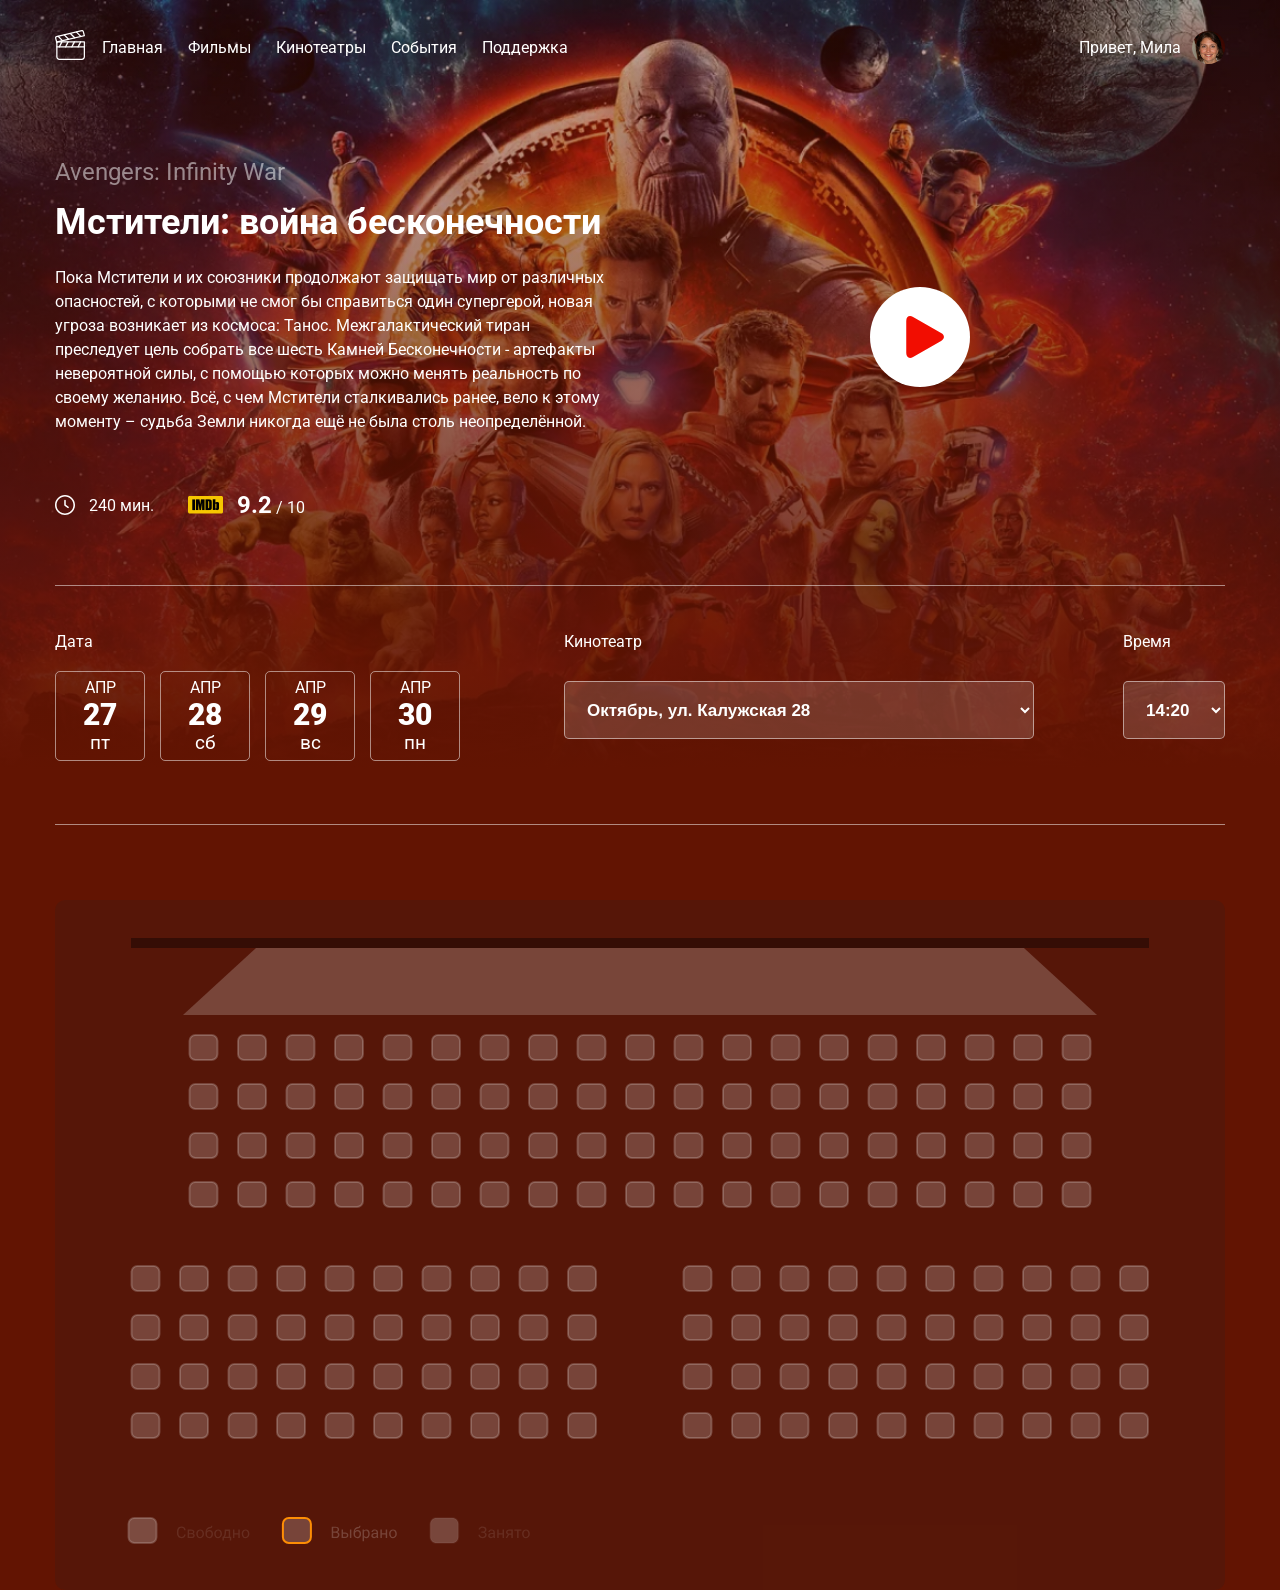
==== Project/index.html @ 8c8cee8f "Шапка сайта + главный экран" ====
<!DOCTYPE html>
<html lang="ru">
    <head>
        <meta charset="UTF-8">
        <meta name="viewport" content="width=device-width, initial-scale=1.0">
        <title>Кинотеатр</title>
        <link rel="preconnect" href="https://fonts.googleapis.com">
        <link rel="preconnect" href="https://fonts.gstatic.com" crossorigin>
        <link href="https://fonts.googleapis.com/css2?family=Roboto:wght@400;700&display=swap" rel="stylesheet">
        <link rel="stylesheet" href="./css/index.css">
    </head>
    <body>
        <header class="header ">
            <div class="navbar container">
                <a href="/">
                    <img src="./img/logo.svg" alt="Logo">
                </a>
                <nav class="nav">
                    <ul class="menu">
                        <li class="menu-item">
                            <a href="#" class="menu-link">Главная</a>
                        </li>
                        <li class="menu-item">
                            <a href="#" class="menu-link">Фильмы</a>
                        </li>
                        <li class="menu-item">
                            <a href="#" class="menu-link">Кинотеатры</a>
                        </li>
                        <li class="menu-item">
                            <a href="#" class="menu-link">События</a>
                        </li>
                        <li class="menu-item">
                            <a href="#" class="menu-link">Поддержка</a>
                        </li>
                    </ul>
                </nav>
                <div class="user">
                    <span class="">Привет, Мила</span>
                    <img src="./img/Мила.png" alt="user" class="avatar">
                </div>
            </div>
            <!-- /.navbar -->
            <div class="film container">
                <div class="film-info">
                    <small class="film-title-small">Avengers: Infinity War</small>
                    <h1 class="film-title">Мстители: война бесконечности</h1>
                    <p class="film-description">
                        Пока Мстители и их союзники продолжают защищать мир от различных 
                        опасностей, с которыми не смог бы справиться один супергерой, новая угроза возникает 
                        из космоса: Танос. Межгалактический тиран преследует цель собрать все шесть Камней 
                        Бесконечности - артефакты невероятной силы, с помощью которых можно менять реальность 
                        по своему желанию. Всё, с чем Мстители сталкивались ранее, вело к этому моменту – судьба Земли никогда 
                        ещё не была столь неопределённой.
                    </p>
                    <div class="film-details">
                        <div class="time">
                            <img src="./img/clock 1.svg" alt="clock" class="time-icon">
                            <span class="time-counter">240 мин.</span>
                        </div>
                        <div class="rating">
                            <img src="./img/imdb.png" alt=" imdb logo" class="rating-icon">
                            <span class="rating-counter">
                                <strong class="rating-current">9.2</strong> / 10
                            </span>
                        </div>
                    </div>
                </div>
                    
                <a href="#" class="film-trailer">
                    <svg width="100" height="100" viewBox="0 0 100 100" fill="none" xmlns="http://www.w3.org/2000/svg">
                        <circle cx="50" cy="50" r="50" fill="white"/>
                        <g clip-path="url(#clip0_1_158)">
                            <path d="M43.0758 30.0033C39.3071 27.8416 36.2518 29.6125 36.2518 33.9556V66.0059C36.2518 70.3533 39.3071 72.1219 43.0758 69.9623L71.0893 53.8967C74.8592 51.7342 74.8592 48.2306 71.0893 46.0686L43.0758 30.0033Z" fill="#F20D01"/>
                        </g>
                        <defs>
                            <clipPath id="clip0_1_158">
                                <rect width="41.8013" height="41.8013" fill="white" transform="translate(34.1837 29.0816)"/>
                            </clipPath>
                        </defs>
                    </svg>
                </a>
            </div>   
            <div class="session container">
                <div class="date">
                    <span class="session-label">Дата</span>
                    <div class="session-date-block">
                        <div class="session-date-item">
                            <span class="session-month">АПР</span>
                            <span class="session-day">27</span>
                            <span class="session-week">пт</span>
                        </div>
                        <div class="session-date-item">
                            <span class="session-month">АПР</span>
                            <span class="session-day">28</span>
                            <span class="session-week">сб</span>
                        </div>
                        <div class="session-date-item">
                            <span class="session-month">АПР</span>
                            <span class="session-day">29</span>
                            <span class="session-week">вс</span>
                        </div>
                        <div class="session-date-item">
                            <span class="session-month">АПР</span>
                            <span class="session-day">30</span>
                            <span class="session-week">пн</span>
                        </div>
                    </div>

                </div>
                <div class="cinema">
                    <span class="session-label">Кинотеатр</span>
                    <select class ="select box select-cinema" name = "cinema ">
                        <option value="Октябрь, ул. Калужская 28">Октябрь, ул. Калужская 28</option>
                        <option value="IMAX, ​ул. Ласьвинская 15">IMAX, ​ул. Ласьвинская 15</option>
                    </select>
                </div>
                <div class="session-time">
                    <span class="session-label">Время</span>
                    <select class ="select box selectcinema" name = "cinema ">
                        <option value="14:20">14:20</option>
                        <option value="17:50">17:50</option>
                    </select>
                </div>
            </div>
            <!-- /.session -->
        </header>
        <div class="scheme container">
            <svg width="1170" height="686" viewBox="0 0 1170 686" fill="none" xmlns="http://www.w3.org/2000/svg">
                <path d="M128 115L201.04 48H968.96L1042 115H128Z" fill="url(#paint0_linear_13_374)"/>
                <line x1="76" y1="43" x2="1094" y2="43" stroke="black" stroke-opacity="0.39" stroke-width="10"/>
                <path d="M140.5 135C137.186 135 134.5 137.686 134.5 141V154C134.5 157.314 137.186 160 140.5 160H156.5C159.814 160 162.5 157.314 162.5 154V141C162.5 137.686 159.814 135 156.5 135H140.5Z" stroke="white" stroke-opacity="0.2" stroke-width="2" stroke-linejoin="round"/>
                <path d="M189 135C185.686 135 183 137.686 183 141V154C183 157.314 185.686 160 189 160H205C208.314 160 211 157.314 211 154V141C211 137.686 208.314 135 205 135H189Z" stroke="white" stroke-opacity="0.2" stroke-width="2" stroke-linejoin="round"/>
                <path d="M237.5 135C234.186 135 231.5 137.686 231.5 141V154C231.5 157.314 234.186 160 237.5 160H253.5C256.814 160 259.5 157.314 259.5 154V141C259.5 137.686 256.814 135 253.5 135H237.5Z" stroke="white" stroke-opacity="0.2" stroke-width="2" stroke-linejoin="round"/>
                <path d="M286 135C282.686 135 280 137.686 280 141V154C280 157.314 282.686 160 286 160H302C305.314 160 308 157.314 308 154V141C308 137.686 305.314 135 302 135H286Z" stroke="white" stroke-opacity="0.2" stroke-width="2" stroke-linejoin="round"/>
                <path d="M334.5 135C331.186 135 328.5 137.686 328.5 141V154C328.5 157.314 331.186 160 334.5 160H350.5C353.814 160 356.5 157.314 356.5 154V141C356.5 137.686 353.814 135 350.5 135H334.5Z" stroke="white" stroke-opacity="0.2" stroke-width="2" stroke-linejoin="round"/>
                <path d="M383 135C379.686 135 377 137.686 377 141V154C377 157.314 379.686 160 383 160H399C402.314 160 405 157.314 405 154V141C405 137.686 402.314 135 399 135H383Z" stroke="white" stroke-opacity="0.2" stroke-width="2" stroke-linejoin="round"/>
                <path d="M431.5 135C428.186 135 425.5 137.686 425.5 141V154C425.5 157.314 428.186 160 431.5 160H447.5C450.814 160 453.5 157.314 453.5 154V141C453.5 137.686 450.814 135 447.5 135H431.5Z" stroke="white" stroke-opacity="0.2" stroke-width="2" stroke-linejoin="round"/>
                <path d="M480 135C476.686 135 474 137.686 474 141V154C474 157.314 476.686 160 480 160H496C499.314 160 502 157.314 502 154V141C502 137.686 499.314 135 496 135H480Z" stroke="white" stroke-opacity="0.2" stroke-width="2" stroke-linejoin="round"/>
                <path d="M528.5 135C525.186 135 522.5 137.686 522.5 141V154C522.5 157.314 525.186 160 528.5 160H544.5C547.814 160 550.5 157.314 550.5 154V141C550.5 137.686 547.814 135 544.5 135H528.5Z" stroke="white" stroke-opacity="0.2" stroke-width="2" stroke-linejoin="round"/>
                <path d="M577 135C573.686 135 571 137.686 571 141V154C571 157.314 573.686 160 577 160H593C596.314 160 599 157.314 599 154V141C599 137.686 596.314 135 593 135H577Z" stroke="white" stroke-opacity="0.2" stroke-width="2" stroke-linejoin="round"/>
                <path d="M625.5 135C622.186 135 619.5 137.686 619.5 141V154C619.5 157.314 622.186 160 625.5 160H641.5C644.814 160 647.5 157.314 647.5 154V141C647.5 137.686 644.814 135 641.5 135H625.5Z" stroke="white" stroke-opacity="0.2" stroke-width="2" stroke-linejoin="round"/>
                <path d="M674 135C670.686 135 668 137.686 668 141V154C668 157.314 670.686 160 674 160H690C693.314 160 696 157.314 696 154V141C696 137.686 693.314 135 690 135H674Z" stroke="white" stroke-opacity="0.2" stroke-width="2" stroke-linejoin="round"/>
                <path d="M722.5 135C719.186 135 716.5 137.686 716.5 141V154C716.5 157.314 719.186 160 722.5 160H738.5C741.814 160 744.5 157.314 744.5 154V141C744.5 137.686 741.814 135 738.5 135H722.5Z" stroke="white" stroke-opacity="0.2" stroke-width="2" stroke-linejoin="round"/>
                <path d="M771 135C767.686 135 765 137.686 765 141V154C765 157.314 767.686 160 771 160H787C790.314 160 793 157.314 793 154V141C793 137.686 790.314 135 787 135H771Z" stroke="white" stroke-opacity="0.2" stroke-width="2" stroke-linejoin="round"/>
                <path d="M819.5 135C816.186 135 813.5 137.686 813.5 141V154C813.5 157.314 816.186 160 819.5 160H835.5C838.814 160 841.5 157.314 841.5 154V141C841.5 137.686 838.814 135 835.5 135H819.5Z" stroke="white" stroke-opacity="0.2" stroke-width="2" stroke-linejoin="round"/>
                <path d="M868 135C864.686 135 862 137.686 862 141V154C862 157.314 864.686 160 868 160H884C887.314 160 890 157.314 890 154V141C890 137.686 887.314 135 884 135H868Z" stroke="white" stroke-opacity="0.2" stroke-width="2" stroke-linejoin="round"/>
                <path d="M916.5 135C913.186 135 910.5 137.686 910.5 141V154C910.5 157.314 913.186 160 916.5 160H932.5C935.814 160 938.5 157.314 938.5 154V141C938.5 137.686 935.814 135 932.5 135H916.5Z" stroke="white" stroke-opacity="0.2" stroke-width="2" stroke-linejoin="round"/>
                <path d="M965 135C961.686 135 959 137.686 959 141V154C959 157.314 961.686 160 965 160H981C984.314 160 987 157.314 987 154V141C987 137.686 984.314 135 981 135H965Z" stroke="white" stroke-opacity="0.2" stroke-width="2" stroke-linejoin="round"/>
                <path d="M1013.5 135C1010.19 135 1007.5 137.686 1007.5 141V154C1007.5 157.314 1010.19 160 1013.5 160H1029.5C1032.81 160 1035.5 157.314 1035.5 154V141C1035.5 137.686 1032.81 135 1029.5 135H1013.5Z" stroke="white" stroke-opacity="0.2" stroke-width="2" stroke-linejoin="round"/>
                <path d="M140.5 184C137.186 184 134.5 186.686 134.5 190V203C134.5 206.314 137.186 209 140.5 209H156.5C159.814 209 162.5 206.314 162.5 203V190C162.5 186.686 159.814 184 156.5 184H140.5Z" stroke="white" stroke-opacity="0.2" stroke-width="2" stroke-linejoin="round"/>
                <path d="M189 184C185.686 184 183 186.686 183 190V203C183 206.314 185.686 209 189 209H205C208.314 209 211 206.314 211 203V190C211 186.686 208.314 184 205 184H189Z" stroke="white" stroke-opacity="0.2" stroke-width="2" stroke-linejoin="round"/>
                <path d="M237.5 184C234.186 184 231.5 186.686 231.5 190V203C231.5 206.314 234.186 209 237.5 209H253.5C256.814 209 259.5 206.314 259.5 203V190C259.5 186.686 256.814 184 253.5 184H237.5Z" stroke="white" stroke-opacity="0.2" stroke-width="2" stroke-linejoin="round"/>
                <path d="M286 184C282.686 184 280 186.686 280 190V203C280 206.314 282.686 209 286 209H302C305.314 209 308 206.314 308 203V190C308 186.686 305.314 184 302 184H286Z" stroke="white" stroke-opacity="0.2" stroke-width="2" stroke-linejoin="round"/>
                <path d="M334.5 184C331.186 184 328.5 186.686 328.5 190V203C328.5 206.314 331.186 209 334.5 209H350.5C353.814 209 356.5 206.314 356.5 203V190C356.5 186.686 353.814 184 350.5 184H334.5Z" stroke="white" stroke-opacity="0.2" stroke-width="2" stroke-linejoin="round"/>
                <path d="M383 184C379.686 184 377 186.686 377 190V203C377 206.314 379.686 209 383 209H399C402.314 209 405 206.314 405 203V190C405 186.686 402.314 184 399 184H383Z" stroke="white" stroke-opacity="0.2" stroke-width="2" stroke-linejoin="round"/>
                <path d="M431.5 184C428.186 184 425.5 186.686 425.5 190V203C425.5 206.314 428.186 209 431.5 209H447.5C450.814 209 453.5 206.314 453.5 203V190C453.5 186.686 450.814 184 447.5 184H431.5Z" stroke="white" stroke-opacity="0.2" stroke-width="2" stroke-linejoin="round"/>
                <path d="M480 184C476.686 184 474 186.686 474 190V203C474 206.314 476.686 209 480 209H496C499.314 209 502 206.314 502 203V190C502 186.686 499.314 184 496 184H480Z" stroke="white" stroke-opacity="0.2" stroke-width="2" stroke-linejoin="round"/>
                <path d="M528.5 184C525.186 184 522.5 186.686 522.5 190V203C522.5 206.314 525.186 209 528.5 209H544.5C547.814 209 550.5 206.314 550.5 203V190C550.5 186.686 547.814 184 544.5 184H528.5Z" stroke="white" stroke-opacity="0.2" stroke-width="2" stroke-linejoin="round"/>
                <path d="M577 184C573.686 184 571 186.686 571 190V203C571 206.314 573.686 209 577 209H593C596.314 209 599 206.314 599 203V190C599 186.686 596.314 184 593 184H577Z" stroke="white" stroke-opacity="0.2" stroke-width="2" stroke-linejoin="round"/>
                <path d="M625.5 184C622.186 184 619.5 186.686 619.5 190V203C619.5 206.314 622.186 209 625.5 209H641.5C644.814 209 647.5 206.314 647.5 203V190C647.5 186.686 644.814 184 641.5 184H625.5Z" stroke="white" stroke-opacity="0.2" stroke-width="2" stroke-linejoin="round"/>
                <path d="M674 184C670.686 184 668 186.686 668 190V203C668 206.314 670.686 209 674 209H690C693.314 209 696 206.314 696 203V190C696 186.686 693.314 184 690 184H674Z" stroke="white" stroke-opacity="0.2" stroke-width="2" stroke-linejoin="round"/>
                <path d="M722.5 184C719.186 184 716.5 186.686 716.5 190V203C716.5 206.314 719.186 209 722.5 209H738.5C741.814 209 744.5 206.314 744.5 203V190C744.5 186.686 741.814 184 738.5 184H722.5Z" stroke="white" stroke-opacity="0.2" stroke-width="2" stroke-linejoin="round"/>
                <path d="M771 184C767.686 184 765 186.686 765 190V203C765 206.314 767.686 209 771 209H787C790.314 209 793 206.314 793 203V190C793 186.686 790.314 184 787 184H771Z" stroke="white" stroke-opacity="0.2" stroke-width="2" stroke-linejoin="round"/>
                <path d="M819.5 184C816.186 184 813.5 186.686 813.5 190V203C813.5 206.314 816.186 209 819.5 209H835.5C838.814 209 841.5 206.314 841.5 203V190C841.5 186.686 838.814 184 835.5 184H819.5Z" stroke="white" stroke-opacity="0.2" stroke-width="2" stroke-linejoin="round"/>
                <path d="M868 184C864.686 184 862 186.686 862 190V203C862 206.314 864.686 209 868 209H884C887.314 209 890 206.314 890 203V190C890 186.686 887.314 184 884 184H868Z" stroke="white" stroke-opacity="0.2" stroke-width="2" stroke-linejoin="round"/>
                <path d="M916.5 184C913.186 184 910.5 186.686 910.5 190V203C910.5 206.314 913.186 209 916.5 209H932.5C935.814 209 938.5 206.314 938.5 203V190C938.5 186.686 935.814 184 932.5 184H916.5Z" stroke="white" stroke-opacity="0.2" stroke-width="2" stroke-linejoin="round"/>
                <path d="M965 184C961.686 184 959 186.686 959 190V203C959 206.314 961.686 209 965 209H981C984.314 209 987 206.314 987 203V190C987 186.686 984.314 184 981 184H965Z" stroke="white" stroke-opacity="0.2" stroke-width="2" stroke-linejoin="round"/>
                <path d="M1013.5 184C1010.19 184 1007.5 186.686 1007.5 190V203C1007.5 206.314 1010.19 209 1013.5 209H1029.5C1032.81 209 1035.5 206.314 1035.5 203V190C1035.5 186.686 1032.81 184 1029.5 184H1013.5Z" stroke="white" stroke-opacity="0.2" stroke-width="2" stroke-linejoin="round"/>
                <path d="M140.5 233C137.186 233 134.5 235.686 134.5 239V252C134.5 255.314 137.186 258 140.5 258H156.5C159.814 258 162.5 255.314 162.5 252V239C162.5 235.686 159.814 233 156.5 233H140.5Z" stroke="white" stroke-opacity="0.2" stroke-width="2" stroke-linejoin="round"/>
                <path d="M189 233C185.686 233 183 235.686 183 239V252C183 255.314 185.686 258 189 258H205C208.314 258 211 255.314 211 252V239C211 235.686 208.314 233 205 233H189Z" stroke="white" stroke-opacity="0.2" stroke-width="2" stroke-linejoin="round"/>
                <path d="M237.5 233C234.186 233 231.5 235.686 231.5 239V252C231.5 255.314 234.186 258 237.5 258H253.5C256.814 258 259.5 255.314 259.5 252V239C259.5 235.686 256.814 233 253.5 233H237.5Z" stroke="white" stroke-opacity="0.2" stroke-width="2" stroke-linejoin="round"/>
                <path d="M286 233C282.686 233 280 235.686 280 239V252C280 255.314 282.686 258 286 258H302C305.314 258 308 255.314 308 252V239C308 235.686 305.314 233 302 233H286Z" stroke="white" stroke-opacity="0.2" stroke-width="2" stroke-linejoin="round"/>
                <path d="M334.5 233C331.186 233 328.5 235.686 328.5 239V252C328.5 255.314 331.186 258 334.5 258H350.5C353.814 258 356.5 255.314 356.5 252V239C356.5 235.686 353.814 233 350.5 233H334.5Z" stroke="white" stroke-opacity="0.2" stroke-width="2" stroke-linejoin="round"/>
                <path d="M383 233C379.686 233 377 235.686 377 239V252C377 255.314 379.686 258 383 258H399C402.314 258 405 255.314 405 252V239C405 235.686 402.314 233 399 233H383Z" stroke="white" stroke-opacity="0.2" stroke-width="2" stroke-linejoin="round"/>
                <path d="M431.5 233C428.186 233 425.5 235.686 425.5 239V252C425.5 255.314 428.186 258 431.5 258H447.5C450.814 258 453.5 255.314 453.5 252V239C453.5 235.686 450.814 233 447.5 233H431.5Z" stroke="white" stroke-opacity="0.2" stroke-width="2" stroke-linejoin="round"/>
                <path d="M480 233C476.686 233 474 235.686 474 239V252C474 255.314 476.686 258 480 258H496C499.314 258 502 255.314 502 252V239C502 235.686 499.314 233 496 233H480Z" stroke="white" stroke-opacity="0.2" stroke-width="2" stroke-linejoin="round"/>
                <path d="M528.5 233C525.186 233 522.5 235.686 522.5 239V252C522.5 255.314 525.186 258 528.5 258H544.5C547.814 258 550.5 255.314 550.5 252V239C550.5 235.686 547.814 233 544.5 233H528.5Z" stroke="white" stroke-opacity="0.2" stroke-width="2" stroke-linejoin="round"/>
                <path d="M577 233C573.686 233 571 235.686 571 239V252C571 255.314 573.686 258 577 258H593C596.314 258 599 255.314 599 252V239C599 235.686 596.314 233 593 233H577Z" stroke="white" stroke-opacity="0.2" stroke-width="2" stroke-linejoin="round"/>
                <path d="M625.5 233C622.186 233 619.5 235.686 619.5 239V252C619.5 255.314 622.186 258 625.5 258H641.5C644.814 258 647.5 255.314 647.5 252V239C647.5 235.686 644.814 233 641.5 233H625.5Z" stroke="white" stroke-opacity="0.2" stroke-width="2" stroke-linejoin="round"/>
                <path d="M674 233C670.686 233 668 235.686 668 239V252C668 255.314 670.686 258 674 258H690C693.314 258 696 255.314 696 252V239C696 235.686 693.314 233 690 233H674Z" stroke="white" stroke-opacity="0.2" stroke-width="2" stroke-linejoin="round"/>
                <path d="M722.5 233C719.186 233 716.5 235.686 716.5 239V252C716.5 255.314 719.186 258 722.5 258H738.5C741.814 258 744.5 255.314 744.5 252V239C744.5 235.686 741.814 233 738.5 233H722.5Z" stroke="white" stroke-opacity="0.2" stroke-width="2" stroke-linejoin="round"/>
                <path d="M771 233C767.686 233 765 235.686 765 239V252C765 255.314 767.686 258 771 258H787C790.314 258 793 255.314 793 252V239C793 235.686 790.314 233 787 233H771Z" stroke="white" stroke-opacity="0.2" stroke-width="2" stroke-linejoin="round"/>
                <path d="M819.5 233C816.186 233 813.5 235.686 813.5 239V252C813.5 255.314 816.186 258 819.5 258H835.5C838.814 258 841.5 255.314 841.5 252V239C841.5 235.686 838.814 233 835.5 233H819.5Z" stroke="white" stroke-opacity="0.2" stroke-width="2" stroke-linejoin="round"/>
                <path d="M868 233C864.686 233 862 235.686 862 239V252C862 255.314 864.686 258 868 258H884C887.314 258 890 255.314 890 252V239C890 235.686 887.314 233 884 233H868Z" stroke="white" stroke-opacity="0.2" stroke-width="2" stroke-linejoin="round"/>
                <path d="M916.5 233C913.186 233 910.5 235.686 910.5 239V252C910.5 255.314 913.186 258 916.5 258H932.5C935.814 258 938.5 255.314 938.5 252V239C938.5 235.686 935.814 233 932.5 233H916.5Z" stroke="white" stroke-opacity="0.2" stroke-width="2" stroke-linejoin="round"/>
                <path d="M965 233C961.686 233 959 235.686 959 239V252C959 255.314 961.686 258 965 258H981C984.314 258 987 255.314 987 252V239C987 235.686 984.314 233 981 233H965Z" stroke="white" stroke-opacity="0.2" stroke-width="2" stroke-linejoin="round"/>
                <path d="M1013.5 233C1010.19 233 1007.5 235.686 1007.5 239V252C1007.5 255.314 1010.19 258 1013.5 258H1029.5C1032.81 258 1035.5 255.314 1035.5 252V239C1035.5 235.686 1032.81 233 1029.5 233H1013.5Z" stroke="white" stroke-opacity="0.2" stroke-width="2" stroke-linejoin="round"/>
                <path d="M140.5 282C137.186 282 134.5 284.686 134.5 288V301C134.5 304.314 137.186 307 140.5 307H156.5C159.814 307 162.5 304.314 162.5 301V288C162.5 284.686 159.814 282 156.5 282H140.5Z" stroke="white" stroke-opacity="0.2" stroke-width="2" stroke-linejoin="round"/>
                <path d="M189 282C185.686 282 183 284.686 183 288V301C183 304.314 185.686 307 189 307H205C208.314 307 211 304.314 211 301V288C211 284.686 208.314 282 205 282H189Z" stroke="white" stroke-opacity="0.2" stroke-width="2" stroke-linejoin="round"/>
                <path d="M237.5 282C234.186 282 231.5 284.686 231.5 288V301C231.5 304.314 234.186 307 237.5 307H253.5C256.814 307 259.5 304.314 259.5 301V288C259.5 284.686 256.814 282 253.5 282H237.5Z" stroke="white" stroke-opacity="0.2" stroke-width="2" stroke-linejoin="round"/>
                <path d="M286 282C282.686 282 280 284.686 280 288V301C280 304.314 282.686 307 286 307H302C305.314 307 308 304.314 308 301V288C308 284.686 305.314 282 302 282H286Z" stroke="white" stroke-opacity="0.2" stroke-width="2" stroke-linejoin="round"/>
                <path d="M334.5 282C331.186 282 328.5 284.686 328.5 288V301C328.5 304.314 331.186 307 334.5 307H350.5C353.814 307 356.5 304.314 356.5 301V288C356.5 284.686 353.814 282 350.5 282H334.5Z" stroke="white" stroke-opacity="0.2" stroke-width="2" stroke-linejoin="round"/>
                <path d="M383 282C379.686 282 377 284.686 377 288V301C377 304.314 379.686 307 383 307H399C402.314 307 405 304.314 405 301V288C405 284.686 402.314 282 399 282H383Z" stroke="white" stroke-opacity="0.2" stroke-width="2" stroke-linejoin="round"/>
                <path d="M431.5 282C428.186 282 425.5 284.686 425.5 288V301C425.5 304.314 428.186 307 431.5 307H447.5C450.814 307 453.5 304.314 453.5 301V288C453.5 284.686 450.814 282 447.5 282H431.5Z" stroke="white" stroke-opacity="0.2" stroke-width="2" stroke-linejoin="round"/>
                <path d="M480 282C476.686 282 474 284.686 474 288V301C474 304.314 476.686 307 480 307H496C499.314 307 502 304.314 502 301V288C502 284.686 499.314 282 496 282H480Z" stroke="white" stroke-opacity="0.2" stroke-width="2" stroke-linejoin="round"/>
                <path d="M528.5 282C525.186 282 522.5 284.686 522.5 288V301C522.5 304.314 525.186 307 528.5 307H544.5C547.814 307 550.5 304.314 550.5 301V288C550.5 284.686 547.814 282 544.5 282H528.5Z" stroke="white" stroke-opacity="0.2" stroke-width="2" stroke-linejoin="round"/>
                <path d="M577 282C573.686 282 571 284.686 571 288V301C571 304.314 573.686 307 577 307H593C596.314 307 599 304.314 599 301V288C599 284.686 596.314 282 593 282H577Z" stroke="white" stroke-opacity="0.2" stroke-width="2" stroke-linejoin="round"/>
                <path d="M625.5 282C622.186 282 619.5 284.686 619.5 288V301C619.5 304.314 622.186 307 625.5 307H641.5C644.814 307 647.5 304.314 647.5 301V288C647.5 284.686 644.814 282 641.5 282H625.5Z" stroke="white" stroke-opacity="0.2" stroke-width="2" stroke-linejoin="round"/>
                <path d="M674 282C670.686 282 668 284.686 668 288V301C668 304.314 670.686 307 674 307H690C693.314 307 696 304.314 696 301V288C696 284.686 693.314 282 690 282H674Z" stroke="white" stroke-opacity="0.2" stroke-width="2" stroke-linejoin="round"/>
                <path d="M722.5 282C719.186 282 716.5 284.686 716.5 288V301C716.5 304.314 719.186 307 722.5 307H738.5C741.814 307 744.5 304.314 744.5 301V288C744.5 284.686 741.814 282 738.5 282H722.5Z" stroke="white" stroke-opacity="0.2" stroke-width="2" stroke-linejoin="round"/>
                <path d="M771 282C767.686 282 765 284.686 765 288V301C765 304.314 767.686 307 771 307H787C790.314 307 793 304.314 793 301V288C793 284.686 790.314 282 787 282H771Z" stroke="white" stroke-opacity="0.2" stroke-width="2" stroke-linejoin="round"/>
                <path d="M819.5 282C816.186 282 813.5 284.686 813.5 288V301C813.5 304.314 816.186 307 819.5 307H835.5C838.814 307 841.5 304.314 841.5 301V288C841.5 284.686 838.814 282 835.5 282H819.5Z" stroke="white" stroke-opacity="0.2" stroke-width="2" stroke-linejoin="round"/>
                <path d="M868 282C864.686 282 862 284.686 862 288V301C862 304.314 864.686 307 868 307H884C887.314 307 890 304.314 890 301V288C890 284.686 887.314 282 884 282H868Z" stroke="white" stroke-opacity="0.2" stroke-width="2" stroke-linejoin="round"/>
                <path d="M916.5 282C913.186 282 910.5 284.686 910.5 288V301C910.5 304.314 913.186 307 916.5 307H932.5C935.814 307 938.5 304.314 938.5 301V288C938.5 284.686 935.814 282 932.5 282H916.5Z" stroke="white" stroke-opacity="0.2" stroke-width="2" stroke-linejoin="round"/>
                <path d="M965 282C961.686 282 959 284.686 959 288V301C959 304.314 961.686 307 965 307H981C984.314 307 987 304.314 987 301V288C987 284.686 984.314 282 981 282H965Z" stroke="white" stroke-opacity="0.2" stroke-width="2" stroke-linejoin="round"/>
                <path d="M1013.5 282C1010.19 282 1007.5 284.686 1007.5 288V301C1007.5 304.314 1010.19 307 1013.5 307H1029.5C1032.81 307 1035.5 304.314 1035.5 301V288C1035.5 284.686 1032.81 282 1029.5 282H1013.5Z" stroke="white" stroke-opacity="0.2" stroke-width="2" stroke-linejoin="round"/>
                <path d="M82.5 366C79.1863 366 76.5 368.686 76.5 372V385C76.5 388.314 79.1863 391 82.5 391H98.5C101.814 391 104.5 388.314 104.5 385V372C104.5 368.686 101.814 366 98.5 366H82.5Z" stroke="white" stroke-opacity="0.2" stroke-width="2" stroke-linejoin="round"/>
                <path d="M131 366C127.686 366 125 368.686 125 372V385C125 388.314 127.686 391 131 391H147C150.314 391 153 388.314 153 385V372C153 368.686 150.314 366 147 366H131Z" stroke="white" stroke-opacity="0.2" stroke-width="2" stroke-linejoin="round"/>
                <path d="M179.5 366C176.186 366 173.5 368.686 173.5 372V385C173.5 388.314 176.186 391 179.5 391H195.5C198.814 391 201.5 388.314 201.5 385V372C201.5 368.686 198.814 366 195.5 366H179.5Z" stroke="white" stroke-opacity="0.2" stroke-width="2" stroke-linejoin="round"/>
                <path d="M228 366C224.686 366 222 368.686 222 372V385C222 388.314 224.686 391 228 391H244C247.314 391 250 388.314 250 385V372C250 368.686 247.314 366 244 366H228Z" stroke="white" stroke-opacity="0.2" stroke-width="2" stroke-linejoin="round"/>
                <path d="M276.5 366C273.186 366 270.5 368.686 270.5 372V385C270.5 388.314 273.186 391 276.5 391H292.5C295.814 391 298.5 388.314 298.5 385V372C298.5 368.686 295.814 366 292.5 366H276.5Z" stroke="white" stroke-opacity="0.2" stroke-width="2" stroke-linejoin="round"/>
                <path d="M325 366C321.686 366 319 368.686 319 372V385C319 388.314 321.686 391 325 391H341C344.314 391 347 388.314 347 385V372C347 368.686 344.314 366 341 366H325Z" stroke="white" stroke-opacity="0.2" stroke-width="2" stroke-linejoin="round"/>
                <path d="M373.5 366C370.186 366 367.5 368.686 367.5 372V385C367.5 388.314 370.186 391 373.5 391H389.5C392.814 391 395.5 388.314 395.5 385V372C395.5 368.686 392.814 366 389.5 366H373.5Z" stroke="white" stroke-opacity="0.2" stroke-width="2" stroke-linejoin="round"/>
                <path d="M422 366C418.686 366 416 368.686 416 372V385C416 388.314 418.686 391 422 391H438C441.314 391 444 388.314 444 385V372C444 368.686 441.314 366 438 366H422Z" stroke="white" stroke-opacity="0.2" stroke-width="2" stroke-linejoin="round"/>
                <path d="M470.5 366C467.186 366 464.5 368.686 464.5 372V385C464.5 388.314 467.186 391 470.5 391H486.5C489.814 391 492.5 388.314 492.5 385V372C492.5 368.686 489.814 366 486.5 366H470.5Z" stroke="white" stroke-opacity="0.2" stroke-width="2" stroke-linejoin="round"/>
                <path d="M519 366C515.686 366 513 368.686 513 372V385C513 388.314 515.686 391 519 391H535C538.314 391 541 388.314 541 385V372C541 368.686 538.314 366 535 366H519Z" stroke="white" stroke-opacity="0.2" stroke-width="2" stroke-linejoin="round"/>
                <path d="M82.5 415C79.1863 415 76.5 417.686 76.5 421V434C76.5 437.314 79.1863 440 82.5 440H98.5C101.814 440 104.5 437.314 104.5 434V421C104.5 417.686 101.814 415 98.5 415H82.5Z" stroke="white" stroke-opacity="0.2" stroke-width="2" stroke-linejoin="round"/>
                <path d="M131 415C127.686 415 125 417.686 125 421V434C125 437.314 127.686 440 131 440H147C150.314 440 153 437.314 153 434V421C153 417.686 150.314 415 147 415H131Z" stroke="white" stroke-opacity="0.2" stroke-width="2" stroke-linejoin="round"/>
                <path d="M179.5 415C176.186 415 173.5 417.686 173.5 421V434C173.5 437.314 176.186 440 179.5 440H195.5C198.814 440 201.5 437.314 201.5 434V421C201.5 417.686 198.814 415 195.5 415H179.5Z" stroke="white" stroke-opacity="0.2" stroke-width="2" stroke-linejoin="round"/>
                <path d="M228 415C224.686 415 222 417.686 222 421V434C222 437.314 224.686 440 228 440H244C247.314 440 250 437.314 250 434V421C250 417.686 247.314 415 244 415H228Z" stroke="white" stroke-opacity="0.2" stroke-width="2" stroke-linejoin="round"/>
                <path d="M276.5 415C273.186 415 270.5 417.686 270.5 421V434C270.5 437.314 273.186 440 276.5 440H292.5C295.814 440 298.5 437.314 298.5 434V421C298.5 417.686 295.814 415 292.5 415H276.5Z" stroke="white" stroke-opacity="0.2" stroke-width="2" stroke-linejoin="round"/>
                <path d="M325 415C321.686 415 319 417.686 319 421V434C319 437.314 321.686 440 325 440H341C344.314 440 347 437.314 347 434V421C347 417.686 344.314 415 341 415H325Z" stroke="white" stroke-opacity="0.2" stroke-width="2" stroke-linejoin="round"/>
                <path d="M373.5 415C370.186 415 367.5 417.686 367.5 421V434C367.5 437.314 370.186 440 373.5 440H389.5C392.814 440 395.5 437.314 395.5 434V421C395.5 417.686 392.814 415 389.5 415H373.5Z" stroke="white" stroke-opacity="0.2" stroke-width="2" stroke-linejoin="round"/>
                <path d="M422 415C418.686 415 416 417.686 416 421V434C416 437.314 418.686 440 422 440H438C441.314 440 444 437.314 444 434V421C444 417.686 441.314 415 438 415H422Z" stroke="white" stroke-opacity="0.2" stroke-width="2" stroke-linejoin="round"/>
                <path d="M470.5 415C467.186 415 464.5 417.686 464.5 421V434C464.5 437.314 467.186 440 470.5 440H486.5C489.814 440 492.5 437.314 492.5 434V421C492.5 417.686 489.814 415 486.5 415H470.5Z" stroke="white" stroke-opacity="0.2" stroke-width="2" stroke-linejoin="round"/>
                <path d="M519 415C515.686 415 513 417.686 513 421V434C513 437.314 515.686 440 519 440H535C538.314 440 541 437.314 541 434V421C541 417.686 538.314 415 535 415H519Z" stroke="white" stroke-opacity="0.2" stroke-width="2" stroke-linejoin="round"/>
                <path d="M82.5 464C79.1863 464 76.5 466.686 76.5 470V483C76.5 486.314 79.1863 489 82.5 489H98.5C101.814 489 104.5 486.314 104.5 483V470C104.5 466.686 101.814 464 98.5 464H82.5Z" stroke="white" stroke-opacity="0.2" stroke-width="2" stroke-linejoin="round"/>
                <path d="M131 464C127.686 464 125 466.686 125 470V483C125 486.314 127.686 489 131 489H147C150.314 489 153 486.314 153 483V470C153 466.686 150.314 464 147 464H131Z" stroke="white" stroke-opacity="0.2" stroke-width="2" stroke-linejoin="round"/>
                <path d="M179.5 464C176.186 464 173.5 466.686 173.5 470V483C173.5 486.314 176.186 489 179.5 489H195.5C198.814 489 201.5 486.314 201.5 483V470C201.5 466.686 198.814 464 195.5 464H179.5Z" stroke="white" stroke-opacity="0.2" stroke-width="2" stroke-linejoin="round"/>
                <path d="M228 464C224.686 464 222 466.686 222 470V483C222 486.314 224.686 489 228 489H244C247.314 489 250 486.314 250 483V470C250 466.686 247.314 464 244 464H228Z" stroke="white" stroke-opacity="0.2" stroke-width="2" stroke-linejoin="round"/>
                <path d="M276.5 464C273.186 464 270.5 466.686 270.5 470V483C270.5 486.314 273.186 489 276.5 489H292.5C295.814 489 298.5 486.314 298.5 483V470C298.5 466.686 295.814 464 292.5 464H276.5Z" stroke="white" stroke-opacity="0.2" stroke-width="2" stroke-linejoin="round"/>
                <path d="M325 464C321.686 464 319 466.686 319 470V483C319 486.314 321.686 489 325 489H341C344.314 489 347 486.314 347 483V470C347 466.686 344.314 464 341 464H325Z" stroke="white" stroke-opacity="0.2" stroke-width="2" stroke-linejoin="round"/>
                <path d="M373.5 464C370.186 464 367.5 466.686 367.5 470V483C367.5 486.314 370.186 489 373.5 489H389.5C392.814 489 395.5 486.314 395.5 483V470C395.5 466.686 392.814 464 389.5 464H373.5Z" stroke="white" stroke-opacity="0.2" stroke-width="2" stroke-linejoin="round"/>
                <path d="M422 464C418.686 464 416 466.686 416 470V483C416 486.314 418.686 489 422 489H438C441.314 489 444 486.314 444 483V470C444 466.686 441.314 464 438 464H422Z" stroke="white" stroke-opacity="0.2" stroke-width="2" stroke-linejoin="round"/>
                <path d="M470.5 464C467.186 464 464.5 466.686 464.5 470V483C464.5 486.314 467.186 489 470.5 489H486.5C489.814 489 492.5 486.314 492.5 483V470C492.5 466.686 489.814 464 486.5 464H470.5Z" stroke="white" stroke-opacity="0.2" stroke-width="2" stroke-linejoin="round"/>
                <path d="M519 464C515.686 464 513 466.686 513 470V483C513 486.314 515.686 489 519 489H535C538.314 489 541 486.314 541 483V470C541 466.686 538.314 464 535 464H519Z" stroke="white" stroke-opacity="0.2" stroke-width="2" stroke-linejoin="round"/>
                <path d="M82.5 513C79.1863 513 76.5 515.686 76.5 519V532C76.5 535.314 79.1863 538 82.5 538H98.5C101.814 538 104.5 535.314 104.5 532V519C104.5 515.686 101.814 513 98.5 513H82.5Z" stroke="white" stroke-opacity="0.2" stroke-width="2" stroke-linejoin="round"/>
                <path d="M131 513C127.686 513 125 515.686 125 519V532C125 535.314 127.686 538 131 538H147C150.314 538 153 535.314 153 532V519C153 515.686 150.314 513 147 513H131Z" stroke="white" stroke-opacity="0.2" stroke-width="2" stroke-linejoin="round"/>
                <path d="M179.5 513C176.186 513 173.5 515.686 173.5 519V532C173.5 535.314 176.186 538 179.5 538H195.5C198.814 538 201.5 535.314 201.5 532V519C201.5 515.686 198.814 513 195.5 513H179.5Z" stroke="white" stroke-opacity="0.2" stroke-width="2" stroke-linejoin="round"/>
                <path d="M228 513C224.686 513 222 515.686 222 519V532C222 535.314 224.686 538 228 538H244C247.314 538 250 535.314 250 532V519C250 515.686 247.314 513 244 513H228Z" stroke="white" stroke-opacity="0.2" stroke-width="2" stroke-linejoin="round"/>
                <path d="M276.5 513C273.186 513 270.5 515.686 270.5 519V532C270.5 535.314 273.186 538 276.5 538H292.5C295.814 538 298.5 535.314 298.5 532V519C298.5 515.686 295.814 513 292.5 513H276.5Z" stroke="white" stroke-opacity="0.2" stroke-width="2" stroke-linejoin="round"/>
                <path d="M325 513C321.686 513 319 515.686 319 519V532C319 535.314 321.686 538 325 538H341C344.314 538 347 535.314 347 532V519C347 515.686 344.314 513 341 513H325Z" stroke="white" stroke-opacity="0.2" stroke-width="2" stroke-linejoin="round"/>
                <path d="M373.5 513C370.186 513 367.5 515.686 367.5 519V532C367.5 535.314 370.186 538 373.5 538H389.5C392.814 538 395.5 535.314 395.5 532V519C395.5 515.686 392.814 513 389.5 513H373.5Z" stroke="white" stroke-opacity="0.2" stroke-width="2" stroke-linejoin="round"/>
                <path d="M422 513C418.686 513 416 515.686 416 519V532C416 535.314 418.686 538 422 538H438C441.314 538 444 535.314 444 532V519C444 515.686 441.314 513 438 513H422Z" stroke="white" stroke-opacity="0.2" stroke-width="2" stroke-linejoin="round"/>
                <path d="M470.5 513C467.186 513 464.5 515.686 464.5 519V532C464.5 535.314 467.186 538 470.5 538H486.5C489.814 538 492.5 535.314 492.5 532V519C492.5 515.686 489.814 513 486.5 513H470.5Z" stroke="white" stroke-opacity="0.2" stroke-width="2" stroke-linejoin="round"/>
                <path d="M519 513C515.686 513 513 515.686 513 519V532C513 535.314 515.686 538 519 538H535C538.314 538 541 535.314 541 532V519C541 515.686 538.314 513 535 513H519Z" stroke="white" stroke-opacity="0.2" stroke-width="2" stroke-linejoin="round"/>
                <path d="M634.5 366C631.186 366 628.5 368.686 628.5 372V385C628.5 388.314 631.186 391 634.5 391H650.5C653.814 391 656.5 388.314 656.5 385V372C656.5 368.686 653.814 366 650.5 366H634.5Z" stroke="white" stroke-opacity="0.2" stroke-width="2" stroke-linejoin="round"/>
                <path d="M683 366C679.686 366 677 368.686 677 372V385C677 388.314 679.686 391 683 391H699C702.314 391 705 388.314 705 385V372C705 368.686 702.314 366 699 366H683Z" stroke="white" stroke-opacity="0.2" stroke-width="2" stroke-linejoin="round"/>
                <path d="M731.5 366C728.186 366 725.5 368.686 725.5 372V385C725.5 388.314 728.186 391 731.5 391H747.5C750.814 391 753.5 388.314 753.5 385V372C753.5 368.686 750.814 366 747.5 366H731.5Z" stroke="white" stroke-opacity="0.2" stroke-width="2" stroke-linejoin="round"/>
                <path d="M780 366C776.686 366 774 368.686 774 372V385C774 388.314 776.686 391 780 391H796C799.314 391 802 388.314 802 385V372C802 368.686 799.314 366 796 366H780Z" stroke="white" stroke-opacity="0.2" stroke-width="2" stroke-linejoin="round"/>
                <path d="M828.5 366C825.186 366 822.5 368.686 822.5 372V385C822.5 388.314 825.186 391 828.5 391H844.5C847.814 391 850.5 388.314 850.5 385V372C850.5 368.686 847.814 366 844.5 366H828.5Z" stroke="white" stroke-opacity="0.2" stroke-width="2" stroke-linejoin="round"/>
                <path d="M877 366C873.686 366 871 368.686 871 372V385C871 388.314 873.686 391 877 391H893C896.314 391 899 388.314 899 385V372C899 368.686 896.314 366 893 366H877Z" stroke="white" stroke-opacity="0.2" stroke-width="2" stroke-linejoin="round"/>
                <path d="M925.5 366C922.186 366 919.5 368.686 919.5 372V385C919.5 388.314 922.186 391 925.5 391H941.5C944.814 391 947.5 388.314 947.5 385V372C947.5 368.686 944.814 366 941.5 366H925.5Z" stroke="white" stroke-opacity="0.2" stroke-width="2" stroke-linejoin="round"/>
                <path d="M974 366C970.686 366 968 368.686 968 372V385C968 388.314 970.686 391 974 391H990C993.314 391 996 388.314 996 385V372C996 368.686 993.314 366 990 366H974Z" stroke="white" stroke-opacity="0.2" stroke-width="2" stroke-linejoin="round"/>
                <path d="M1022.5 366C1019.19 366 1016.5 368.686 1016.5 372V385C1016.5 388.314 1019.19 391 1022.5 391H1038.5C1041.81 391 1044.5 388.314 1044.5 385V372C1044.5 368.686 1041.81 366 1038.5 366H1022.5Z" stroke="white" stroke-opacity="0.2" stroke-width="2" stroke-linejoin="round"/>
                <path d="M1071 366C1067.69 366 1065 368.686 1065 372V385C1065 388.314 1067.69 391 1071 391H1087C1090.31 391 1093 388.314 1093 385V372C1093 368.686 1090.31 366 1087 366H1071Z" stroke="white" stroke-opacity="0.2" stroke-width="2" stroke-linejoin="round"/>
                <path d="M634.5 415C631.186 415 628.5 417.686 628.5 421V434C628.5 437.314 631.186 440 634.5 440H650.5C653.814 440 656.5 437.314 656.5 434V421C656.5 417.686 653.814 415 650.5 415H634.5Z" stroke="white" stroke-opacity="0.2" stroke-width="2" stroke-linejoin="round"/>
                <path d="M683 415C679.686 415 677 417.686 677 421V434C677 437.314 679.686 440 683 440H699C702.314 440 705 437.314 705 434V421C705 417.686 702.314 415 699 415H683Z" stroke="white" stroke-opacity="0.2" stroke-width="2" stroke-linejoin="round"/>
                <path d="M731.5 415C728.186 415 725.5 417.686 725.5 421V434C725.5 437.314 728.186 440 731.5 440H747.5C750.814 440 753.5 437.314 753.5 434V421C753.5 417.686 750.814 415 747.5 415H731.5Z" stroke="white" stroke-opacity="0.2" stroke-width="2" stroke-linejoin="round"/>
                <path d="M780 415C776.686 415 774 417.686 774 421V434C774 437.314 776.686 440 780 440H796C799.314 440 802 437.314 802 434V421C802 417.686 799.314 415 796 415H780Z" stroke="white" stroke-opacity="0.2" stroke-width="2" stroke-linejoin="round"/>
                <path d="M828.5 415C825.186 415 822.5 417.686 822.5 421V434C822.5 437.314 825.186 440 828.5 440H844.5C847.814 440 850.5 437.314 850.5 434V421C850.5 417.686 847.814 415 844.5 415H828.5Z" stroke="white" stroke-opacity="0.2" stroke-width="2" stroke-linejoin="round"/>
                <path d="M877 415C873.686 415 871 417.686 871 421V434C871 437.314 873.686 440 877 440H893C896.314 440 899 437.314 899 434V421C899 417.686 896.314 415 893 415H877Z" stroke="white" stroke-opacity="0.2" stroke-width="2" stroke-linejoin="round"/>
                <path d="M925.5 415C922.186 415 919.5 417.686 919.5 421V434C919.5 437.314 922.186 440 925.5 440H941.5C944.814 440 947.5 437.314 947.5 434V421C947.5 417.686 944.814 415 941.5 415H925.5Z" stroke="white" stroke-opacity="0.2" stroke-width="2" stroke-linejoin="round"/>
                <path d="M974 415C970.686 415 968 417.686 968 421V434C968 437.314 970.686 440 974 440H990C993.314 440 996 437.314 996 434V421C996 417.686 993.314 415 990 415H974Z" stroke="white" stroke-opacity="0.2" stroke-width="2" stroke-linejoin="round"/>
                <path d="M1022.5 415C1019.19 415 1016.5 417.686 1016.5 421V434C1016.5 437.314 1019.19 440 1022.5 440H1038.5C1041.81 440 1044.5 437.314 1044.5 434V421C1044.5 417.686 1041.81 415 1038.5 415H1022.5Z" stroke="white" stroke-opacity="0.2" stroke-width="2" stroke-linejoin="round"/>
                <path d="M1071 415C1067.69 415 1065 417.686 1065 421V434C1065 437.314 1067.69 440 1071 440H1087C1090.31 440 1093 437.314 1093 434V421C1093 417.686 1090.31 415 1087 415H1071Z" stroke="white" stroke-opacity="0.2" stroke-width="2" stroke-linejoin="round"/>
                <path d="M634.5 464C631.186 464 628.5 466.686 628.5 470V483C628.5 486.314 631.186 489 634.5 489H650.5C653.814 489 656.5 486.314 656.5 483V470C656.5 466.686 653.814 464 650.5 464H634.5Z" stroke="white" stroke-opacity="0.2" stroke-width="2" stroke-linejoin="round"/>
                <path d="M683 464C679.686 464 677 466.686 677 470V483C677 486.314 679.686 489 683 489H699C702.314 489 705 486.314 705 483V470C705 466.686 702.314 464 699 464H683Z" stroke="white" stroke-opacity="0.2" stroke-width="2" stroke-linejoin="round"/>
                <path d="M731.5 464C728.186 464 725.5 466.686 725.5 470V483C725.5 486.314 728.186 489 731.5 489H747.5C750.814 489 753.5 486.314 753.5 483V470C753.5 466.686 750.814 464 747.5 464H731.5Z" stroke="white" stroke-opacity="0.2" stroke-width="2" stroke-linejoin="round"/>
                <path d="M780 464C776.686 464 774 466.686 774 470V483C774 486.314 776.686 489 780 489H796C799.314 489 802 486.314 802 483V470C802 466.686 799.314 464 796 464H780Z" stroke="white" stroke-opacity="0.2" stroke-width="2" stroke-linejoin="round"/>
                <path d="M828.5 464C825.186 464 822.5 466.686 822.5 470V483C822.5 486.314 825.186 489 828.5 489H844.5C847.814 489 850.5 486.314 850.5 483V470C850.5 466.686 847.814 464 844.5 464H828.5Z" stroke="white" stroke-opacity="0.2" stroke-width="2" stroke-linejoin="round"/>
                <path d="M877 464C873.686 464 871 466.686 871 470V483C871 486.314 873.686 489 877 489H893C896.314 489 899 486.314 899 483V470C899 466.686 896.314 464 893 464H877Z" stroke="white" stroke-opacity="0.2" stroke-width="2" stroke-linejoin="round"/>
                <path d="M925.5 464C922.186 464 919.5 466.686 919.5 470V483C919.5 486.314 922.186 489 925.5 489H941.5C944.814 489 947.5 486.314 947.5 483V470C947.5 466.686 944.814 464 941.5 464H925.5Z" stroke="white" stroke-opacity="0.2" stroke-width="2" stroke-linejoin="round"/>
                <path d="M974 464C970.686 464 968 466.686 968 470V483C968 486.314 970.686 489 974 489H990C993.314 489 996 486.314 996 483V470C996 466.686 993.314 464 990 464H974Z" stroke="white" stroke-opacity="0.2" stroke-width="2" stroke-linejoin="round"/>
                <path d="M1022.5 464C1019.19 464 1016.5 466.686 1016.5 470V483C1016.5 486.314 1019.19 489 1022.5 489H1038.5C1041.81 489 1044.5 486.314 1044.5 483V470C1044.5 466.686 1041.81 464 1038.5 464H1022.5Z" stroke="white" stroke-opacity="0.2" stroke-width="2" stroke-linejoin="round"/>
                <path d="M1071 464C1067.69 464 1065 466.686 1065 470V483C1065 486.314 1067.69 489 1071 489H1087C1090.31 489 1093 486.314 1093 483V470C1093 466.686 1090.31 464 1087 464H1071Z" stroke="white" stroke-opacity="0.2" stroke-width="2" stroke-linejoin="round"/>
                <path d="M634.5 513C631.186 513 628.5 515.686 628.5 519V532C628.5 535.314 631.186 538 634.5 538H650.5C653.814 538 656.5 535.314 656.5 532V519C656.5 515.686 653.814 513 650.5 513H634.5Z" stroke="white" stroke-opacity="0.2" stroke-width="2" stroke-linejoin="round"/>
                <path d="M683 513C679.686 513 677 515.686 677 519V532C677 535.314 679.686 538 683 538H699C702.314 538 705 535.314 705 532V519C705 515.686 702.314 513 699 513H683Z" stroke="white" stroke-opacity="0.2" stroke-width="2" stroke-linejoin="round"/>
                <path d="M731.5 513C728.186 513 725.5 515.686 725.5 519V532C725.5 535.314 728.186 538 731.5 538H747.5C750.814 538 753.5 535.314 753.5 532V519C753.5 515.686 750.814 513 747.5 513H731.5Z" stroke="white" stroke-opacity="0.2" stroke-width="2" stroke-linejoin="round"/>
                <path d="M780 513C776.686 513 774 515.686 774 519V532C774 535.314 776.686 538 780 538H796C799.314 538 802 535.314 802 532V519C802 515.686 799.314 513 796 513H780Z" stroke="white" stroke-opacity="0.2" stroke-width="2" stroke-linejoin="round"/>
                <path d="M828.5 513C825.186 513 822.5 515.686 822.5 519V532C822.5 535.314 825.186 538 828.5 538H844.5C847.814 538 850.5 535.314 850.5 532V519C850.5 515.686 847.814 513 844.5 513H828.5Z" stroke="white" stroke-opacity="0.2" stroke-width="2" stroke-linejoin="round"/>
                <path d="M877 513C873.686 513 871 515.686 871 519V532C871 535.314 873.686 538 877 538H893C896.314 538 899 535.314 899 532V519C899 515.686 896.314 513 893 513H877Z" stroke="white" stroke-opacity="0.2" stroke-width="2" stroke-linejoin="round"/>
                <path d="M925.5 513C922.186 513 919.5 515.686 919.5 519V532C919.5 535.314 922.186 538 925.5 538H941.5C944.814 538 947.5 535.314 947.5 532V519C947.5 515.686 944.814 513 941.5 513H925.5Z" stroke="white" stroke-opacity="0.2" stroke-width="2" stroke-linejoin="round"/>
                <path d="M974 513C970.686 513 968 515.686 968 519V532C968 535.314 970.686 538 974 538H990C993.314 538 996 535.314 996 532V519C996 515.686 993.314 513 990 513H974Z" stroke="white" stroke-opacity="0.2" stroke-width="2" stroke-linejoin="round"/>
                <path d="M1022.5 513C1019.19 513 1016.5 515.686 1016.5 519V532C1016.5 535.314 1019.19 538 1022.5 538H1038.5C1041.81 538 1044.5 535.314 1044.5 532V519C1044.5 515.686 1041.81 513 1038.5 513H1022.5Z" stroke="white" stroke-opacity="0.2" stroke-width="2" stroke-linejoin="round"/>
                <path d="M1071 513C1067.69 513 1065 515.686 1065 519V532C1065 535.314 1067.69 538 1071 538H1087C1090.31 538 1093 535.314 1093 532V519C1093 515.686 1090.31 513 1087 513H1071Z" stroke="white" stroke-opacity="0.2" stroke-width="2" stroke-linejoin="round"/>
                <g opacity="0.5">
                <path d="M130.688 634.391C130.547 635.594 130.102 636.523 129.352 637.18C128.607 637.831 127.615 638.156 126.375 638.156C125.031 638.156 123.953 637.674 123.141 636.711C122.333 635.747 121.93 634.458 121.93 632.844V631.75C121.93 630.693 122.117 629.763 122.492 628.961C122.872 628.159 123.409 627.544 124.102 627.117C124.794 626.685 125.596 626.469 126.508 626.469C127.716 626.469 128.685 626.807 129.414 627.484C130.143 628.156 130.568 629.089 130.688 630.281H129.18C129.049 629.375 128.766 628.719 128.328 628.312C127.896 627.906 127.289 627.703 126.508 627.703C125.549 627.703 124.797 628.057 124.25 628.766C123.708 629.474 123.438 630.482 123.438 631.789V632.891C123.438 634.125 123.695 635.107 124.211 635.836C124.727 636.565 125.448 636.93 126.375 636.93C127.208 636.93 127.846 636.742 128.289 636.367C128.737 635.987 129.034 635.328 129.18 634.391H130.688Z" fill="white"/>
                <path d="M132.648 638V629.547H135.945C137.07 629.547 137.932 629.745 138.531 630.141C139.135 630.531 139.438 631.107 139.438 631.867C139.438 632.258 139.32 632.612 139.086 632.93C138.852 633.242 138.505 633.482 138.047 633.648C138.557 633.768 138.966 634.003 139.273 634.352C139.586 634.701 139.742 635.117 139.742 635.602C139.742 636.378 139.456 636.971 138.883 637.383C138.315 637.794 137.51 638 136.469 638H132.648ZM134.094 634.289V636.836H136.484C137.089 636.836 137.539 636.724 137.836 636.5C138.138 636.276 138.289 635.961 138.289 635.555C138.289 634.711 137.669 634.289 136.43 634.289H134.094ZM134.094 633.133H135.961C137.315 633.133 137.992 632.737 137.992 631.945C137.992 631.154 137.352 630.745 136.07 630.719H134.094V633.133Z" fill="white"/>
                <path d="M141.273 633.695C141.273 632.867 141.435 632.122 141.758 631.461C142.086 630.799 142.539 630.289 143.117 629.93C143.701 629.57 144.365 629.391 145.109 629.391C146.26 629.391 147.19 629.789 147.898 630.586C148.612 631.383 148.969 632.443 148.969 633.766V633.867C148.969 634.69 148.81 635.43 148.492 636.086C148.18 636.737 147.729 637.245 147.141 637.609C146.557 637.974 145.885 638.156 145.125 638.156C143.979 638.156 143.049 637.758 142.336 636.961C141.628 636.164 141.273 635.109 141.273 633.797V633.695ZM142.727 633.867C142.727 634.805 142.943 635.557 143.375 636.125C143.812 636.693 144.396 636.977 145.125 636.977C145.859 636.977 146.443 636.69 146.875 636.117C147.307 635.539 147.523 634.732 147.523 633.695C147.523 632.768 147.302 632.018 146.859 631.445C146.422 630.867 145.839 630.578 145.109 630.578C144.396 630.578 143.82 630.862 143.383 631.43C142.945 631.997 142.727 632.81 142.727 633.867Z" fill="white"/>
                <path d="M154.492 630.031C155.555 630.031 156.404 630.388 157.039 631.102C157.68 631.81 158 632.745 158 633.906V634.039C158 634.836 157.846 635.549 157.539 636.18C157.232 636.805 156.789 637.292 156.211 637.641C155.638 637.984 154.977 638.156 154.227 638.156C153.091 638.156 152.177 637.779 151.484 637.023C150.792 636.263 150.445 635.245 150.445 633.969V633.266C150.445 631.49 150.773 630.078 151.43 629.031C152.091 627.984 153.065 627.346 154.352 627.117C155.081 626.987 155.573 626.828 155.828 626.641C156.083 626.453 156.211 626.195 156.211 625.867H157.398C157.398 626.518 157.25 627.026 156.953 627.391C156.661 627.755 156.193 628.013 155.547 628.164L154.469 628.406C153.609 628.609 152.964 628.953 152.531 629.438C152.104 629.917 151.826 630.557 151.695 631.359C152.461 630.474 153.393 630.031 154.492 630.031ZM154.211 631.219C153.503 631.219 152.94 631.458 152.523 631.938C152.107 632.411 151.898 633.07 151.898 633.914V634.039C151.898 634.945 152.107 635.664 152.523 636.195C152.945 636.721 153.513 636.984 154.227 636.984C154.945 636.984 155.513 636.719 155.93 636.188C156.346 635.656 156.555 634.88 156.555 633.859C156.555 633.062 156.344 632.424 155.922 631.945C155.505 631.461 154.935 631.219 154.211 631.219Z" fill="white"/>
                <path d="M159.242 633.695C159.242 632.867 159.404 632.122 159.727 631.461C160.055 630.799 160.508 630.289 161.086 629.93C161.669 629.57 162.333 629.391 163.078 629.391C164.229 629.391 165.159 629.789 165.867 630.586C166.581 631.383 166.938 632.443 166.938 633.766V633.867C166.938 634.69 166.779 635.43 166.461 636.086C166.148 636.737 165.698 637.245 165.109 637.609C164.526 637.974 163.854 638.156 163.094 638.156C161.948 638.156 161.018 637.758 160.305 636.961C159.596 636.164 159.242 635.109 159.242 633.797V633.695ZM160.695 633.867C160.695 634.805 160.911 635.557 161.344 636.125C161.781 636.693 162.365 636.977 163.094 636.977C163.828 636.977 164.411 636.69 164.844 636.117C165.276 635.539 165.492 634.732 165.492 633.695C165.492 632.768 165.271 632.018 164.828 631.445C164.391 630.867 163.807 630.578 163.078 630.578C162.365 630.578 161.789 630.862 161.352 631.43C160.914 631.997 160.695 632.81 160.695 633.867Z" fill="white"/>
                <path d="M168.117 636.82L168.617 636.203C169.18 635.474 169.5 634.38 169.578 632.922L169.711 629.547H175.156V636.82H176.242V640.484H174.797V638H168.898V640.484H167.453L167.461 636.82H168.117ZM169.828 636.82H173.711V630.883H171.109L171.023 632.898C170.935 634.581 170.536 635.888 169.828 636.82Z" fill="white"/>
                <path d="M184.75 638H183.305V634.391H179.422V638H177.969V629.547H179.422V633.211H183.305V629.547H184.75V638Z" fill="white"/>
                <path d="M186.695 633.695C186.695 632.867 186.857 632.122 187.18 631.461C187.508 630.799 187.961 630.289 188.539 629.93C189.122 629.57 189.786 629.391 190.531 629.391C191.682 629.391 192.612 629.789 193.32 630.586C194.034 631.383 194.391 632.443 194.391 633.766V633.867C194.391 634.69 194.232 635.43 193.914 636.086C193.602 636.737 193.151 637.245 192.562 637.609C191.979 637.974 191.307 638.156 190.547 638.156C189.401 638.156 188.471 637.758 187.758 636.961C187.049 636.164 186.695 635.109 186.695 633.797V633.695ZM188.148 633.867C188.148 634.805 188.365 635.557 188.797 636.125C189.234 636.693 189.818 636.977 190.547 636.977C191.281 636.977 191.865 636.69 192.297 636.117C192.729 635.539 192.945 634.732 192.945 633.695C192.945 632.768 192.724 632.018 192.281 631.445C191.844 630.867 191.26 630.578 190.531 630.578C189.818 630.578 189.242 630.862 188.805 631.43C188.367 631.997 188.148 632.81 188.148 633.867Z" fill="white"/>
                </g>
                <path d="M74.5 624C74.5 621.239 76.7386 619 79.5 619H95.5C98.2614 619 100.5 621.239 100.5 624V637C100.5 639.761 98.2614 642 95.5 642H79.5C76.7386 642 74.5 639.761 74.5 637V624Z" fill="white" fill-opacity="0.2"/>
                <path d="M79.5 618C76.1863 618 73.5 620.686 73.5 624V637C73.5 640.314 76.1863 643 79.5 643H95.5C98.8137 643 101.5 640.314 101.5 637V624C101.5 620.686 98.8137 618 95.5 618H79.5Z" stroke="white" stroke-opacity="0.2" stroke-width="2" stroke-linejoin="round"/>
                <path d="M276.711 638V626.625H280.43C281.664 626.625 282.591 626.88 283.211 627.391C283.836 627.901 284.148 628.656 284.148 629.656C284.148 630.188 283.997 630.659 283.695 631.07C283.393 631.477 282.982 631.792 282.461 632.016C283.076 632.188 283.56 632.516 283.914 633C284.273 633.479 284.453 634.052 284.453 634.719C284.453 635.74 284.122 636.542 283.461 637.125C282.799 637.708 281.865 638 280.656 638H276.711ZM278.211 632.68V636.773H280.688C281.385 636.773 281.935 636.594 282.336 636.234C282.742 635.87 282.945 635.37 282.945 634.734C282.945 633.365 282.201 632.68 280.711 632.68H278.211ZM278.211 631.477H280.477C281.133 631.477 281.656 631.312 282.047 630.984C282.443 630.656 282.641 630.211 282.641 629.648C282.641 629.023 282.458 628.57 282.094 628.289C281.729 628.003 281.174 627.859 280.43 627.859H278.211V631.477Z" fill="#FE8E05"/>
                <path d="M288.031 632.461H290.227C291.185 632.471 291.943 632.721 292.5 633.211C293.057 633.701 293.336 634.365 293.336 635.203C293.336 636.047 293.049 636.724 292.477 637.234C291.904 637.745 291.133 638 290.164 638H286.586V629.547H288.031V632.461ZM296.352 638H294.898V629.547H296.352V638ZM288.031 633.641V636.82H290.18C290.721 636.82 291.141 636.682 291.438 636.406C291.734 636.125 291.883 635.742 291.883 635.258C291.883 634.789 291.737 634.406 291.445 634.109C291.159 633.807 290.755 633.651 290.234 633.641H288.031Z" fill="#FE8E05"/>
                <path d="M302.586 630.031C303.648 630.031 304.497 630.388 305.133 631.102C305.773 631.81 306.094 632.745 306.094 633.906V634.039C306.094 634.836 305.94 635.549 305.633 636.18C305.326 636.805 304.883 637.292 304.305 637.641C303.732 637.984 303.07 638.156 302.32 638.156C301.185 638.156 300.271 637.779 299.578 637.023C298.885 636.263 298.539 635.245 298.539 633.969V633.266C298.539 631.49 298.867 630.078 299.523 629.031C300.185 627.984 301.159 627.346 302.445 627.117C303.174 626.987 303.667 626.828 303.922 626.641C304.177 626.453 304.305 626.195 304.305 625.867H305.492C305.492 626.518 305.344 627.026 305.047 627.391C304.755 627.755 304.286 628.013 303.641 628.164L302.562 628.406C301.703 628.609 301.057 628.953 300.625 629.438C300.198 629.917 299.919 630.557 299.789 631.359C300.555 630.474 301.487 630.031 302.586 630.031ZM302.305 631.219C301.596 631.219 301.034 631.458 300.617 631.938C300.201 632.411 299.992 633.07 299.992 633.914V634.039C299.992 634.945 300.201 635.664 300.617 636.195C301.039 636.721 301.607 636.984 302.32 636.984C303.039 636.984 303.607 636.719 304.023 636.188C304.44 635.656 304.648 634.88 304.648 633.859C304.648 633.062 304.438 632.424 304.016 631.945C303.599 631.461 303.029 631.219 302.305 631.219Z" fill="#FE8E05"/>
                <path d="M314.719 633.867C314.719 635.154 314.424 636.19 313.836 636.977C313.247 637.763 312.451 638.156 311.445 638.156C310.419 638.156 309.612 637.831 309.023 637.18V641.25H307.578V629.547H308.898L308.969 630.484C309.557 629.755 310.375 629.391 311.422 629.391C312.438 629.391 313.24 629.773 313.828 630.539C314.422 631.305 314.719 632.37 314.719 633.734V633.867ZM313.273 633.703C313.273 632.75 313.07 631.997 312.664 631.445C312.258 630.893 311.701 630.617 310.992 630.617C310.117 630.617 309.461 631.005 309.023 631.781V635.82C309.456 636.591 310.117 636.977 311.008 636.977C311.701 636.977 312.25 636.703 312.656 636.156C313.068 635.604 313.273 634.786 313.273 633.703Z" fill="#FE8E05"/>
                <path d="M321.781 638C321.698 637.833 321.63 637.536 321.578 637.109C320.906 637.807 320.104 638.156 319.172 638.156C318.339 638.156 317.654 637.922 317.117 637.453C316.586 636.979 316.32 636.38 316.32 635.656C316.32 634.776 316.654 634.094 317.32 633.609C317.992 633.12 318.935 632.875 320.148 632.875H321.555V632.211C321.555 631.706 321.404 631.305 321.102 631.008C320.799 630.706 320.354 630.555 319.766 630.555C319.25 630.555 318.818 630.685 318.469 630.945C318.12 631.206 317.945 631.521 317.945 631.891H316.492C316.492 631.469 316.641 631.062 316.938 630.672C317.24 630.276 317.646 629.964 318.156 629.734C318.672 629.505 319.237 629.391 319.852 629.391C320.826 629.391 321.589 629.635 322.141 630.125C322.693 630.609 322.979 631.279 323 632.133V636.023C323 636.799 323.099 637.417 323.297 637.875V638H321.781ZM319.383 636.898C319.836 636.898 320.266 636.781 320.672 636.547C321.078 636.312 321.372 636.008 321.555 635.633V633.898H320.422C318.651 633.898 317.766 634.417 317.766 635.453C317.766 635.906 317.917 636.26 318.219 636.516C318.521 636.771 318.909 636.898 319.383 636.898Z" fill="#FE8E05"/>
                <path d="M332.172 638H330.727V634.391H326.844V638H325.391V629.547H326.844V633.211H330.727V629.547H332.172V638Z" fill="#FE8E05"/>
                <path d="M334.117 633.695C334.117 632.867 334.279 632.122 334.602 631.461C334.93 630.799 335.383 630.289 335.961 629.93C336.544 629.57 337.208 629.391 337.953 629.391C339.104 629.391 340.034 629.789 340.742 630.586C341.456 631.383 341.812 632.443 341.812 633.766V633.867C341.812 634.69 341.654 635.43 341.336 636.086C341.023 636.737 340.573 637.245 339.984 637.609C339.401 637.974 338.729 638.156 337.969 638.156C336.823 638.156 335.893 637.758 335.18 636.961C334.471 636.164 334.117 635.109 334.117 633.797V633.695ZM335.57 633.867C335.57 634.805 335.786 635.557 336.219 636.125C336.656 636.693 337.24 636.977 337.969 636.977C338.703 636.977 339.286 636.69 339.719 636.117C340.151 635.539 340.367 634.732 340.367 633.695C340.367 632.768 340.146 632.018 339.703 631.445C339.266 630.867 338.682 630.578 337.953 630.578C337.24 630.578 336.664 630.862 336.227 631.43C335.789 631.997 335.57 632.81 335.57 633.867Z" fill="#FE8E05"/>
                <path d="M233.891 618C230.577 618 227.891 620.686 227.891 624V637C227.891 640.314 230.577 643 233.891 643H249.891C253.204 643 255.891 640.314 255.891 637V624C255.891 620.686 253.204 618 249.891 618H233.891Z" fill="#FE8E05" stroke="#FE8E05" stroke-width="2" stroke-linejoin="round"/>
                <g opacity="0.5">
                <path d="M429.969 629.68C429.969 629.076 429.747 628.596 429.305 628.242C428.867 627.883 428.25 627.703 427.453 627.703C426.786 627.703 426.227 627.888 425.773 628.258C425.326 628.622 425.102 629.076 425.102 629.617H423.602C423.602 629.013 423.766 628.471 424.094 627.992C424.427 627.513 424.891 627.141 425.484 626.875C426.078 626.604 426.734 626.469 427.453 626.469C428.724 626.469 429.711 626.755 430.414 627.328C431.117 627.896 431.469 628.688 431.469 629.703C431.469 630.229 431.307 630.708 430.984 631.141C430.661 631.573 430.211 631.914 429.633 632.164C430.971 632.612 431.641 633.5 431.641 634.828C431.641 635.849 431.26 636.659 430.5 637.258C429.74 637.857 428.724 638.156 427.453 638.156C426.698 638.156 426.01 638.023 425.391 637.758C424.776 637.487 424.297 637.104 423.953 636.609C423.609 636.115 423.438 635.526 423.438 634.844H424.938C424.938 635.443 425.174 635.943 425.648 636.344C426.122 636.74 426.724 636.938 427.453 636.938C428.271 636.938 428.922 636.747 429.406 636.367C429.896 635.987 430.141 635.484 430.141 634.859C430.141 633.526 429.315 632.846 427.664 632.82H426.258V631.586H427.656C428.417 631.57 428.992 631.398 429.383 631.07C429.773 630.742 429.969 630.279 429.969 629.68Z" fill="white"/>
                <path d="M438.625 638C438.542 637.833 438.474 637.536 438.422 637.109C437.75 637.807 436.948 638.156 436.016 638.156C435.182 638.156 434.497 637.922 433.961 637.453C433.43 636.979 433.164 636.38 433.164 635.656C433.164 634.776 433.497 634.094 434.164 633.609C434.836 633.12 435.779 632.875 436.992 632.875H438.398V632.211C438.398 631.706 438.247 631.305 437.945 631.008C437.643 630.706 437.198 630.555 436.609 630.555C436.094 630.555 435.661 630.685 435.312 630.945C434.964 631.206 434.789 631.521 434.789 631.891H433.336C433.336 631.469 433.484 631.062 433.781 630.672C434.083 630.276 434.49 629.964 435 629.734C435.516 629.505 436.081 629.391 436.695 629.391C437.669 629.391 438.432 629.635 438.984 630.125C439.536 630.609 439.823 631.279 439.844 632.133V636.023C439.844 636.799 439.943 637.417 440.141 637.875V638H438.625ZM436.227 636.898C436.68 636.898 437.109 636.781 437.516 636.547C437.922 636.312 438.216 636.008 438.398 635.633V633.898H437.266C435.495 633.898 434.609 634.417 434.609 635.453C434.609 635.906 434.76 636.26 435.062 636.516C435.365 636.771 435.753 636.898 436.227 636.898Z" fill="white"/>
                <path d="M449.016 638H447.57V634.391H443.688V638H442.234V629.547H443.688V633.211H447.57V629.547H449.016V638Z" fill="white"/>
                <path d="M457.805 629.547V638H456.352V634.711H454.172L452.18 638H450.617L452.742 634.492C452.201 634.294 451.784 633.99 451.492 633.578C451.206 633.161 451.062 632.677 451.062 632.125C451.062 631.354 451.352 630.734 451.93 630.266C452.508 629.792 453.281 629.552 454.25 629.547H457.805ZM452.516 632.141C452.516 632.552 452.656 632.885 452.938 633.141C453.219 633.391 453.591 633.518 454.055 633.523H456.352V630.719H454.273C453.737 630.719 453.31 630.852 452.992 631.117C452.674 631.378 452.516 631.719 452.516 632.141Z" fill="white"/>
                <path d="M466.406 630.719H463.57V638H462.125V630.719H459.344V629.547H466.406V630.719Z" fill="white"/>
                <path d="M467.102 633.695C467.102 632.867 467.263 632.122 467.586 631.461C467.914 630.799 468.367 630.289 468.945 629.93C469.529 629.57 470.193 629.391 470.938 629.391C472.089 629.391 473.018 629.789 473.727 630.586C474.44 631.383 474.797 632.443 474.797 633.766V633.867C474.797 634.69 474.638 635.43 474.32 636.086C474.008 636.737 473.557 637.245 472.969 637.609C472.385 637.974 471.714 638.156 470.953 638.156C469.807 638.156 468.878 637.758 468.164 636.961C467.456 636.164 467.102 635.109 467.102 633.797V633.695ZM468.555 633.867C468.555 634.805 468.771 635.557 469.203 636.125C469.641 636.693 470.224 636.977 470.953 636.977C471.688 636.977 472.271 636.69 472.703 636.117C473.135 635.539 473.352 634.732 473.352 633.695C473.352 632.768 473.13 632.018 472.688 631.445C472.25 630.867 471.667 630.578 470.938 630.578C470.224 630.578 469.648 630.862 469.211 631.43C468.773 631.997 468.555 632.81 468.555 633.867Z" fill="white"/>
                </g>
                <path d="M376.312 624C376.312 621.239 378.551 619 381.312 619H397.312C400.074 619 402.312 621.239 402.312 624V637C402.312 639.761 400.074 642 397.312 642H381.312C378.551 642 376.312 639.761 376.312 637V624Z" fill="white" fill-opacity="0.05"/>
                <path d="M381.312 618C377.999 618 375.312 620.686 375.312 624V637C375.312 640.314 377.999 643 381.312 643H397.312C400.626 643 403.312 640.314 403.312 637V624C403.312 620.686 400.626 618 397.312 618H381.312Z" stroke="white" stroke-opacity="0.05" stroke-width="2" stroke-linejoin="round"/>
                <defs>
                <linearGradient id="paint0_linear_13_374" x1="585" y1="48" x2="585" y2="115" gradientUnits="userSpaceOnUse">
                <stop stop-color="#C4C4C4" stop-opacity="0.21"/>
                <stop offset="1" stop-color="#C4C4C4" stop-opacity="0"/>
                </linearGradient>
                </defs>
            </svg>
        </div>
        <!-- /.scheme -->
    </body>
</html>
---- Project/css/index.css ----
*{
    margin: 0;
    padding: 0;
    box-sizing: border-box;
}
body{
    background-color: #621402;
    font-family: "Roboto", sans-serif;
    color: #fff;
}
.container{
    max-width: 1170px;
    margin: auto;
}
.header{
    min-height: 100vh;
    background: linear-gradient(180deg, rgba(98, 20, 2, 0.31) 0%,#621402 85.62%), 
      url(../img/bg.jpg) no-repeat center top / cover;
}
.navbar{
    display: flex;
    align-items: center;
    padding-top: 30px;
    padding-bottom: 30px;
}
.menu{
    list-style-type: none;
    display: flex;
    margin: 0;
    margin-left: 17px;
}
.menu-item {margin-right: 25px;}
.menu-link{
    color: white;
    text-decoration: none;
}
.user{
    margin-left: auto;
    color: white;
    display: flex;
    align-items: center;
}
.avatar{
    width: 33px;
    height: 33px;
    border-radius: 35px;
    margin-left: 11px;
}
.film{
    margin-top: 60px;
    color:white;
    display:flex;
    align-items: center;

}
.film-title-small{
    opacity: 0.5;
    font-size: 24px;
    line-height: 150%; 
}
.film-title{
    font-size: 36px;
    line-height: 42px;
    margin-top: 11px;
    margin-bottom: 23px;
}
.film-description{
    font-size: 16px;
    line-height: 150%;
    max-width: 560px;
    margin-bottom: 53px;
}
.film-trailer {margin:auto}
.film-details{
    margin-top: 50px;
    display: flex;
    align-items: center;
}
.time{
    display: flex;
    align-items: center;
}
.time-icon {margin-right: 14px}
.rating{
    display: flex;
    align-items: center;
    margin-left: 34px;
}
.rating-icon {margin-right: 14px}
.rating-current{
    line-height: 150%;
    font-size: 24px;
}
.session{
    margin-top: 62px;
    padding-top: 46px;
    padding-bottom: 63px;
    border-top: 1px solid rgba(255, 255, 255, 0.50);
    border-bottom: 1px solid rgba(255, 255, 255, 0.50);
    display: flex;
    justify-content: space-between;
    align-items: flex-start;
}
.session-label{
    margin-bottom: 20px;
    display: block;

}
.session-date-block {display: flex}
.session-date-item{
    cursor: pointer;
    display: flex;
    flex-direction: column;
    border-radius: 5px;
    border: 1px solid rgba(255, 255, 255, 0.50);
    text-align: center;
    width: 90px;
    height: 90px;
    align-items: center;
    justify-content: center;
    margin-right: 15px;
    transition: background-color 0.2s;
}
.session-month{
    font-size: 16px;
    line-height: 19px;
}
.session-day{
    font-weight: 900;
    font-size: 30px;
    line-height: 35px;
}
.session-week{
    font-size: 19px;
    line-height: 22px;
}
.session-date-item:hover{
    background-color: #fe8e05;
    color: #621402
}
.select{
    border-radius: 5px;
    border: 1px solid rgba(255, 255, 255, 0.50);
    background: rgba(255, 255, 255, 0.15);
    padding: 18px;
    cursor: pointer;
    margin-top: 10px;
    font: bold;
    
}
.box{
    height: 58px;
    font-size: 17px;
    line-height: 35px;
    font-weight: 700;
    color:#fff
}
.select-cinema{width: 470px;}
.scheme{
    border-radius: 10px;
    background: rgba(36, 36, 36, 0.18);
}
.scheme path{
    fill: rgba(255, 255, 255, 0.2);
}
#paint0_linear_1_925{
    filter: linear-gradient(180deg, rgba(196, 196, 196, 0.21) 0%, rgba(196, 196, 196, 0.00) 100%);
}
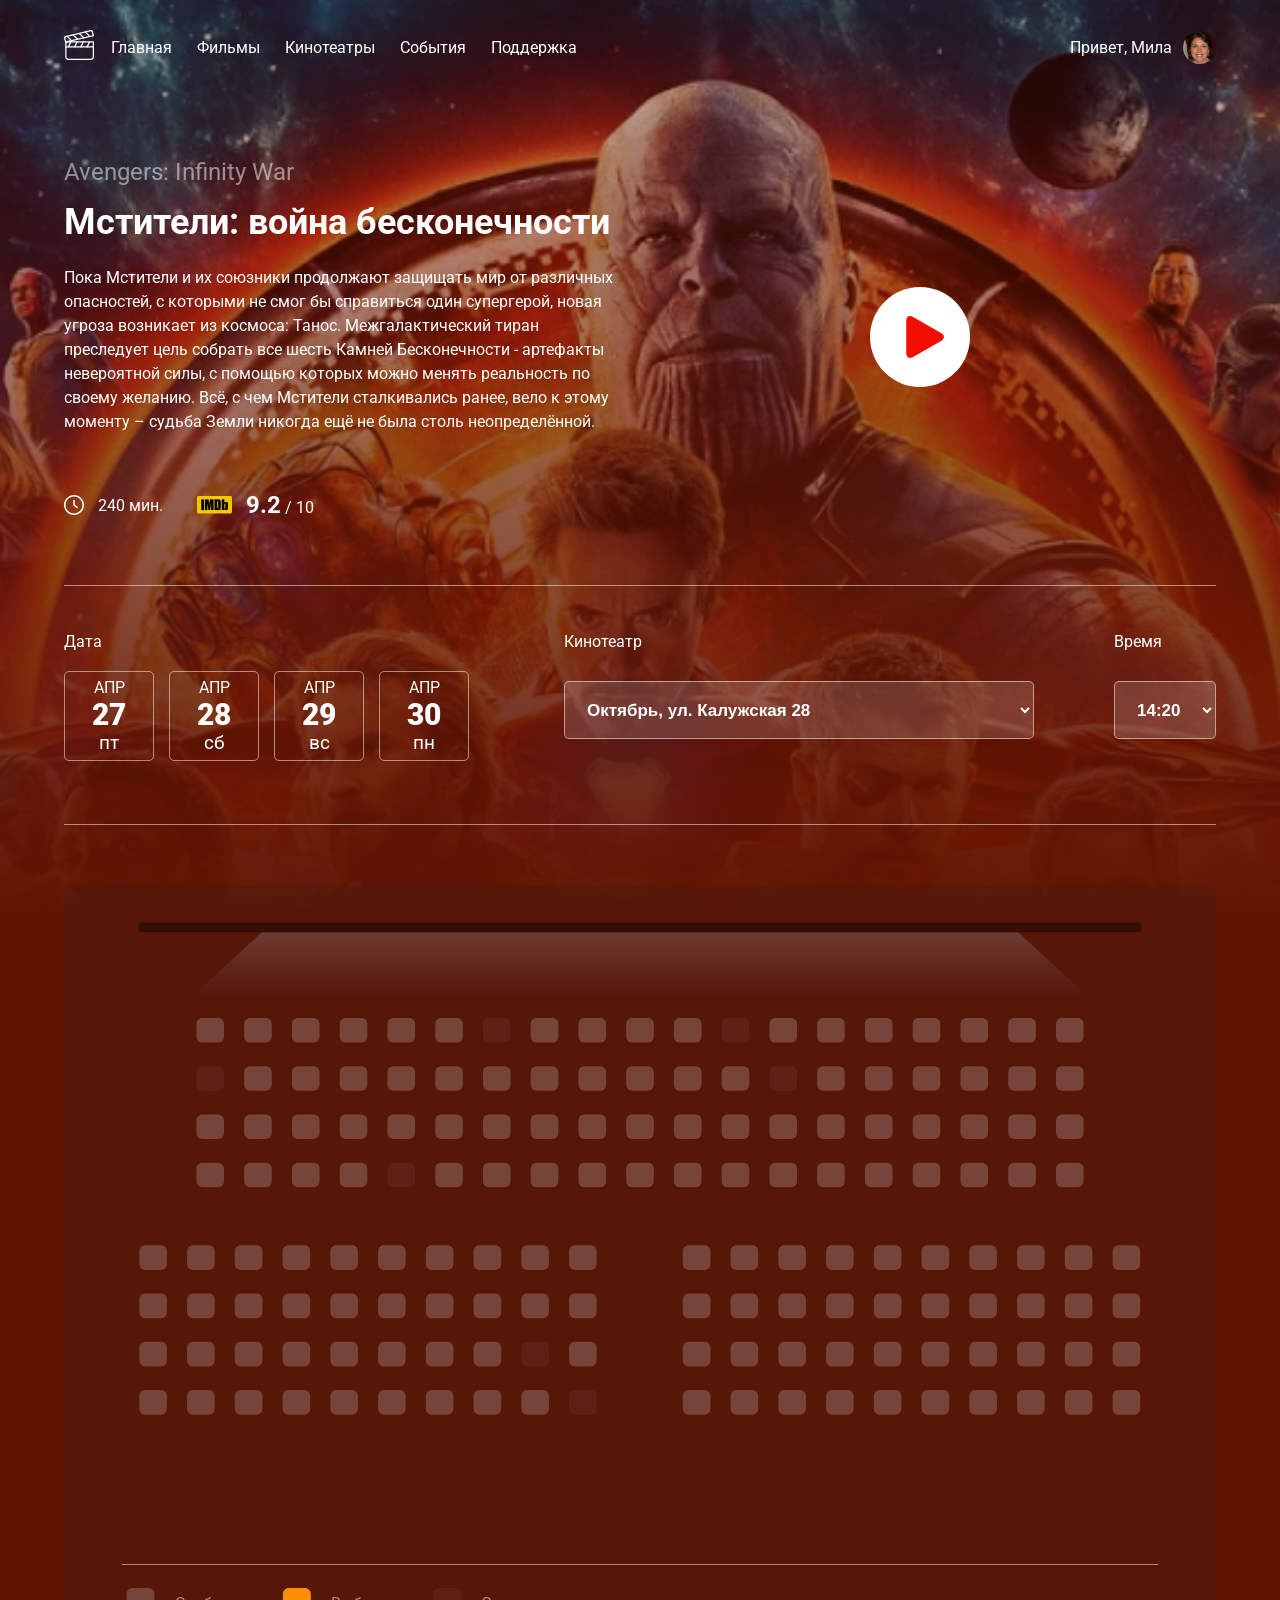
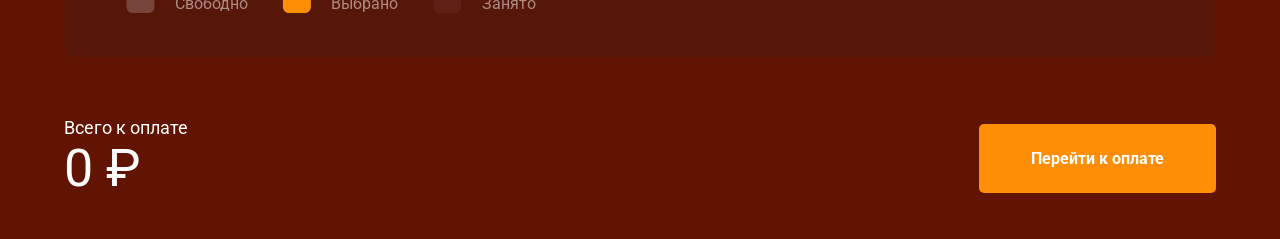
==== commit 2fedad25: "Add files via upload" ====
--- a/Project/index.html
+++ b/Project/index.html
@@ -7,321 +7,343 @@
         <link rel="preconnect" href="https://fonts.googleapis.com">
         <link rel="preconnect" href="https://fonts.gstatic.com" crossorigin>
         <link href="https://fonts.googleapis.com/css2?family=Roboto:wght@400;700&display=swap" rel="stylesheet">
-        <link rel="stylesheet" href="./css/index.css">
+        <link rel="stylesheet" href="./css/style.css">
+        <link  rel="stylesheet" href="https://cdn.jsdelivr.net/npm/@fancyapps/ui@4.0/dist/fancybox.css"/>
+           
+</head>
     </head>
     <body>
-        <header class="header ">
-            <div class="navbar container">
-                <a href="/">
-                    <img src="./img/logo.svg" alt="Logo">
-                </a>
-                <nav class="nav">
-                    <ul class="menu">
-                        <li class="menu-item">
-                            <a href="#" class="menu-link">Главная</a>
-                        </li>
-                        <li class="menu-item">
-                            <a href="#" class="menu-link">Фильмы</a>
-                        </li>
-                        <li class="menu-item">
-                            <a href="#" class="menu-link">Кинотеатры</a>
-                        </li>
-                        <li class="menu-item">
-                            <a href="#" class="menu-link">События</a>
-                        </li>
-                        <li class="menu-item">
-                            <a href="#" class="menu-link">Поддержка</a>
-                        </li>
-                    </ul>
-                </nav>
-                <div class="user">
-                    <span class="">Привет, Мила</span>
-                    <img src="./img/Мила.png" alt="user" class="avatar">
+        <section class="bg">
+            <header class="header" >
+                <div class="navbar container">
+                    <a href="/">
+                        <img src="./img/logo.svg" alt="Logo">
+                    </a>
+                    <nav class="nav">
+                        <button class="m-menu"><svg width="15" height="12" viewBox="0 0 15 12" fill="none" xmlns="http://www.w3.org/2000/svg">
+                            <path d="M0 1H15" stroke="white"/>
+                            <path d="M0 6H15" stroke="white"/>
+                            <path d="M0 11H15" stroke="white"/>
+                        </svg>
+                            </button>
+                        <ul class="menu">
+                            <li class="menu-item">
+                                <a href="#" class="menu-link">Главная</a>
+                            </li>
+                            <li class="menu-item">
+                                <a href="#" class="menu-link">Фильмы</a>
+                            </li>
+                            <li class="menu-item">
+                                <a href="#" class="menu-link">Кинотеатры</a>
+                            </li>
+                            <li class="menu-item">
+                                <a href="#" class="menu-link">События</a>
+                            </li>
+                            <li class="menu-item">
+                                <a href="#" class="menu-link">Поддержка</a>
+                            </li>
+                        </ul>
+                    </nav>
+                    <div class="user">
+                        <span class="">Привет, Мила</span>
+                        <img src="./img/Мила.png" alt="user" class="avatar">
+                    </div>
                 </div>
-            </div>
-            <!-- /.navbar -->
-            <div class="film container">
-                <div class="film-info">
-                    <small class="film-title-small">Avengers: Infinity War</small>
-                    <h1 class="film-title">Мстители: война бесконечности</h1>
-                    <p class="film-description">
-                        Пока Мстители и их союзники продолжают защищать мир от различных 
-                        опасностей, с которыми не смог бы справиться один супергерой, новая угроза возникает 
-                        из космоса: Танос. Межгалактический тиран преследует цель собрать все шесть Камней 
-                        Бесконечности - артефакты невероятной силы, с помощью которых можно менять реальность 
-                        по своему желанию. Всё, с чем Мстители сталкивались ранее, вело к этому моменту – судьба Земли никогда 
-                        ещё не была столь неопределённой.
-                    </p>
-                    <div class="film-details">
-                        <div class="time">
-                            <img src="./img/clock 1.svg" alt="clock" class="time-icon">
-                            <span class="time-counter">240 мин.</span>
+                <!-- /.navbar -->
+                <div class="film container">
+                    <div class="film-info">
+                        <small class="film-title-small">Avengers: Infinity War</small>
+                        <h1 class="film-title">Мстители: война бесконечности</h1>
+                        <p class="film-description">
+                            Пока Мстители и их союзники продолжают защищать мир от различных 
+                            опасностей, с которыми не смог бы справиться один супергерой, новая угроза возникает 
+                            из космоса: Танос. Межгалактический тиран преследует цель собрать все шесть Камней 
+                            Бесконечности - артефакты невероятной силы, с помощью которых можно менять реальность 
+                            по своему желанию. Всё, с чем Мстители сталкивались ранее, вело к этому моменту – судьба Земли никогда 
+                            ещё не была столь неопределённой.
+                        </p>
+                        <div class="film-details">
+                            <div class="time">
+                                <img src="./img/clock 1.svg" alt="clock" class="time-icon">
+                                <span class="time-counter">240 мин.</span>
+                            </div>
+                            <div class="rating">
+                                <img src="./img/imdb.png" alt=" imdb logo" class="rating-icon">
+                                <span class="rating-counter">
+                                    <strong class="rating-current">9.2</strong> / 10
+                                </span>
+                            </div>
                         </div>
-                        <div class="rating">
-                            <img src="./img/imdb.png" alt=" imdb logo" class="rating-icon">
-                            <span class="rating-counter">
-                                <strong class="rating-current">9.2</strong> / 10
+                    </div>
+                        
+                    <a data-fancybox="videc-gallery" data-src = "https://www.youtube.com/watch?v=QPRtU7EqQy0&ab_channel=iVideos" href="#" class="film-trailer">
+                        <svg width="100" height="100" viewBox="0 0 100 100" fill="none" xmlns="http://www.w3.org/2000/svg">
+                            <circle cx="50" cy="50" r="50" fill="white"/>
+                            <g clip-path="url(#clip0_1_158)">
+                                <path d="M43.0758 30.0033C39.3071 27.8416 36.2518 29.6125 36.2518 33.9556V66.0059C36.2518 70.3533 39.3071 72.1219 43.0758 69.9623L71.0893 53.8967C74.8592 51.7342 74.8592 48.2306 71.0893 46.0686L43.0758 30.0033Z" fill="#F20D01"/>
+                            </g>
+                            <defs>
+                                <clipPath id="clip0_1_158">
+                                    <rect width="41.8013" height="41.8013" fill="white" transform="translate(34.1837 29.0816)"/>
+                                </clipPath>
+                            </defs>
+                        </svg>
+                    </a>
+                </div>   
+                <div class="session container">
+                    <div class="date">
+                        <span class="session-label">Дата</span>
+                        <div class="session-date-block">
+                            <div class="session-date-item">
+                                <span class="session-month">АПР</span>
+                                <span class="session-day">27</span>
+                                <span class="session-week">пт</span>
+                            </div>
+                            <div class="session-date-item">
+                                <span class="session-month">АПР</span>
+                                <span class="session-day">28</span>
+                                <span class="session-week">сб</span>
+                            </div>
+                            <div class="session-date-item">
+                                <span class="session-month">АПР</span>
+                                <span class="session-day">29</span>
+                                <span class="session-week">вс</span>
+                            </div>
+                            <div class="session-date-item">
+                                <span class="session-month">АПР</span>
+                                <span class="session-day">30</span>
+                                <span class="session-week">пн</span>
+                            </div>
+                        </div>
+    
+                    </div>
+                    <div class="cinema">
+                        <span class="session-label">Кинотеатр</span>
+                        <select class ="select box select-cinema" name = "cinema ">
+                            <option value="Октябрь, ул. Калужская 28">Октябрь, ул. Калужская 28</option>
+                            <option value="IMAX, ​ул. Ласьвинская 15">IMAX, ​ул. Ласьвинская 15</option>
+                        </select>
+                    </div>
+                    <div class="session-time">
+                        <span class="session-label">Время</span>
+                        <select class ="select box selectcinema" name = "cinema ">
+                            <option value="14:20">14:20</option>
+                            <option value="17:50">17:50</option>
+                        </select>
+                    </div>
+                </div>
+                <!-- /.session -->
+            </header>
+            <div class="scheme container">
+                <svg class="scheme-svg"  viewBox="0 0 1170 686" fill="none" xmlns="http://www.w3.org/2000/svg">
+    
+                    <path class="light" d="M128 115L201.04 48H968.96L1042 115H128Z" fill="url(#paint0_linear_13_374)"/>
+                    <line x1="76" y1="43" x2="1094" y2="43" stroke="black" stroke-opacity="0.39" stroke-width="10"/>
+                    <path d="M140.5 135C137.186 135 134.5 137.686 134.5 141V154C134.5 157.314 137.186 160 140.5 160H156.5C159.814 160 162.5 157.314 162.5 154V141C162.5 137.686 159.814 135 156.5 135H140.5Z" />
+                    <path d="M189 135C185.686 135 183 137.686 183 141V154C183 157.314 185.686 160 189 160H205C208.314 160 211 157.314 211 154V141C211 137.686 208.314 135 205 135H189Z" />
+                    <path d="M237.5 135C234.186 135 231.5 137.686 231.5 141V154C231.5 157.314 234.186 160 237.5 160H253.5C256.814 160 259.5 157.314 259.5 154V141C259.5 137.686 256.814 135 253.5 135H237.5Z" />
+                    <path d="M286 135C282.686 135 280 137.686 280 141V154C280 157.314 282.686 160 286 160H302C305.314 160 308 157.314 308 154V141C308 137.686 305.314 135 302 135H286Z" />
+                    <path d="M334.5 135C331.186 135 328.5 137.686 328.5 141V154C328.5 157.314 331.186 160 334.5 160H350.5C353.814 160 356.5 157.314 356.5 154V141C356.5 137.686 353.814 135 350.5 135H334.5Z" />
+                    <path d="M383 135C379.686 135 377 137.686 377 141V154C377 157.314 379.686 160 383 160H399C402.314 160 405 157.314 405 154V141C405 137.686 402.314 135 399 135H383Z" />
+                    <path class="booked" d="M431.5 135C428.186 135 425.5 137.686 425.5 141V154C425.5 157.314 428.186 160 431.5 160H447.5C450.814 160 453.5 157.314 453.5 154V141C453.5 137.686 450.814 135 447.5 135H431.5Z" />
+                    <path d="M480 135C476.686 135 474 137.686 474 141V154C474 157.314 476.686 160 480 160H496C499.314 160 502 157.314 502 154V141C502 137.686 499.314 135 496 135H480Z" />
+                    <path d="M528.5 135C525.186 135 522.5 137.686 522.5 141V154C522.5 157.314 525.186 160 528.5 160H544.5C547.814 160 550.5 157.314 550.5 154V141C550.5 137.686 547.814 135 544.5 135H528.5Z" />
+                    <path d="M577 135C573.686 135 571 137.686 571 141V154C571 157.314 573.686 160 577 160H593C596.314 160 599 157.314 599 154V141C599 137.686 596.314 135 593 135H577Z" />
+                    <path d="M625.5 135C622.186 135 619.5 137.686 619.5 141V154C619.5 157.314 622.186 160 625.5 160H641.5C644.814 160 647.5 157.314 647.5 154V141C647.5 137.686 644.814 135 641.5 135H625.5Z" />
+                    <path class="booked" d="M674 135C670.686 135 668 137.686 668 141V154C668 157.314 670.686 160 674 160H690C693.314 160 696 157.314 696 154V141C696 137.686 693.314 135 690 135H674Z" />
+                    <path d="M722.5 135C719.186 135 716.5 137.686 716.5 141V154C716.5 157.314 719.186 160 722.5 160H738.5C741.814 160 744.5 157.314 744.5 154V141C744.5 137.686 741.814 135 738.5 135H722.5Z" />
+                    <path d="M771 135C767.686 135 765 137.686 765 141V154C765 157.314 767.686 160 771 160H787C790.314 160 793 157.314 793 154V141C793 137.686 790.314 135 787 135H771Z" />
+                    <path d="M819.5 135C816.186 135 813.5 137.686 813.5 141V154C813.5 157.314 816.186 160 819.5 160H835.5C838.814 160 841.5 157.314 841.5 154V141C841.5 137.686 838.814 135 835.5 135H819.5Z" />
+                    <path d="M868 135C864.686 135 862 137.686 862 141V154C862 157.314 864.686 160 868 160H884C887.314 160 890 157.314 890 154V141C890 137.686 887.314 135 884 135H868Z" />
+                    <path d="M916.5 135C913.186 135 910.5 137.686 910.5 141V154C910.5 157.314 913.186 160 916.5 160H932.5C935.814 160 938.5 157.314 938.5 154V141C938.5 137.686 935.814 135 932.5 135H916.5Z" />
+                    <path d="M965 135C961.686 135 959 137.686 959 141V154C959 157.314 961.686 160 965 160H981C984.314 160 987 157.314 987 154V141C987 137.686 984.314 135 981 135H965Z" />
+                    <path d="M1013.5 135C1010.19 135 1007.5 137.686 1007.5 141V154C1007.5 157.314 1010.19 160 1013.5 160H1029.5C1032.81 160 1035.5 157.314 1035.5 154V141C1035.5 137.686 1032.81 135 1029.5 135H1013.5Z" />
+                    <path class="booked" d="M140.5 184C137.186 184 134.5 186.686 134.5 190V203C134.5 206.314 137.186 209 140.5 209H156.5C159.814 209 162.5 206.314 162.5 203V190C162.5 186.686 159.814 184 156.5 184H140.5Z" />
+                    <path d="M189 184C185.686 184 183 186.686 183 190V203C183 206.314 185.686 209 189 209H205C208.314 209 211 206.314 211 203V190C211 186.686 208.314 184 205 184H189Z" />
+                    <path d="M237.5 184C234.186 184 231.5 186.686 231.5 190V203C231.5 206.314 234.186 209 237.5 209H253.5C256.814 209 259.5 206.314 259.5 203V190C259.5 186.686 256.814 184 253.5 184H237.5Z" />
+                    <path d="M286 184C282.686 184 280 186.686 280 190V203C280 206.314 282.686 209 286 209H302C305.314 209 308 206.314 308 203V190C308 186.686 305.314 184 302 184H286Z" />
+                    <path d="M334.5 184C331.186 184 328.5 186.686 328.5 190V203C328.5 206.314 331.186 209 334.5 209H350.5C353.814 209 356.5 206.314 356.5 203V190C356.5 186.686 353.814 184 350.5 184H334.5Z" />
+                    <path d="M383 184C379.686 184 377 186.686 377 190V203C377 206.314 379.686 209 383 209H399C402.314 209 405 206.314 405 203V190C405 186.686 402.314 184 399 184H383Z" />
+                    <path d="M431.5 184C428.186 184 425.5 186.686 425.5 190V203C425.5 206.314 428.186 209 431.5 209H447.5C450.814 209 453.5 206.314 453.5 203V190C453.5 186.686 450.814 184 447.5 184H431.5Z" />
+                    <path d="M480 184C476.686 184 474 186.686 474 190V203C474 206.314 476.686 209 480 209H496C499.314 209 502 206.314 502 203V190C502 186.686 499.314 184 496 184H480Z" />
+                    <path d="M528.5 184C525.186 184 522.5 186.686 522.5 190V203C522.5 206.314 525.186 209 528.5 209H544.5C547.814 209 550.5 206.314 550.5 203V190C550.5 186.686 547.814 184 544.5 184H528.5Z" />
+                    <path d="M577 184C573.686 184 571 186.686 571 190V203C571 206.314 573.686 209 577 209H593C596.314 209 599 206.314 599 203V190C599 186.686 596.314 184 593 184H577Z" />
+                    <path d="M625.5 184C622.186 184 619.5 186.686 619.5 190V203C619.5 206.314 622.186 209 625.5 209H641.5C644.814 209 647.5 206.314 647.5 203V190C647.5 186.686 644.814 184 641.5 184H625.5Z" />
+                    <path d="M674 184C670.686 184 668 186.686 668 190V203C668 206.314 670.686 209 674 209H690C693.314 209 696 206.314 696 203V190C696 186.686 693.314 184 690 184H674Z" />
+                    <path class="booked" d="M722.5 184C719.186 184 716.5 186.686 716.5 190V203C716.5 206.314 719.186 209 722.5 209H738.5C741.814 209 744.5 206.314 744.5 203V190C744.5 186.686 741.814 184 738.5 184H722.5Z" />
+                    <path d="M771 184C767.686 184 765 186.686 765 190V203C765 206.314 767.686 209 771 209H787C790.314 209 793 206.314 793 203V190C793 186.686 790.314 184 787 184H771Z" />
+                    <path d="M819.5 184C816.186 184 813.5 186.686 813.5 190V203C813.5 206.314 816.186 209 819.5 209H835.5C838.814 209 841.5 206.314 841.5 203V190C841.5 186.686 838.814 184 835.5 184H819.5Z" />
+                    <path d="M868 184C864.686 184 862 186.686 862 190V203C862 206.314 864.686 209 868 209H884C887.314 209 890 206.314 890 203V190C890 186.686 887.314 184 884 184H868Z" />
+                    <path d="M916.5 184C913.186 184 910.5 186.686 910.5 190V203C910.5 206.314 913.186 209 916.5 209H932.5C935.814 209 938.5 206.314 938.5 203V190C938.5 186.686 935.814 184 932.5 184H916.5Z" />
+                    <path d="M965 184C961.686 184 959 186.686 959 190V203C959 206.314 961.686 209 965 209H981C984.314 209 987 206.314 987 203V190C987 186.686 984.314 184 981 184H965Z" />
+                    <path d="M1013.5 184C1010.19 184 1007.5 186.686 1007.5 190V203C1007.5 206.314 1010.19 209 1013.5 209H1029.5C1032.81 209 1035.5 206.314 1035.5 203V190C1035.5 186.686 1032.81 184 1029.5 184H1013.5Z" />
+                    <path d="M140.5 233C137.186 233 134.5 235.686 134.5 239V252C134.5 255.314 137.186 258 140.5 258H156.5C159.814 258 162.5 255.314 162.5 252V239C162.5 235.686 159.814 233 156.5 233H140.5Z" />
+                    <path d="M189 233C185.686 233 183 235.686 183 239V252C183 255.314 185.686 258 189 258H205C208.314 258 211 255.314 211 252V239C211 235.686 208.314 233 205 233H189Z" />
+                    <path d="M237.5 233C234.186 233 231.5 235.686 231.5 239V252C231.5 255.314 234.186 258 237.5 258H253.5C256.814 258 259.5 255.314 259.5 252V239C259.5 235.686 256.814 233 253.5 233H237.5Z" />
+                    <path d="M286 233C282.686 233 280 235.686 280 239V252C280 255.314 282.686 258 286 258H302C305.314 258 308 255.314 308 252V239C308 235.686 305.314 233 302 233H286Z" />
+                    <path d="M334.5 233C331.186 233 328.5 235.686 328.5 239V252C328.5 255.314 331.186 258 334.5 258H350.5C353.814 258 356.5 255.314 356.5 252V239C356.5 235.686 353.814 233 350.5 233H334.5Z" />
+                    <path d="M383 233C379.686 233 377 235.686 377 239V252C377 255.314 379.686 258 383 258H399C402.314 258 405 255.314 405 252V239C405 235.686 402.314 233 399 233H383Z" />
+                    <path d="M431.5 233C428.186 233 425.5 235.686 425.5 239V252C425.5 255.314 428.186 258 431.5 258H447.5C450.814 258 453.5 255.314 453.5 252V239C453.5 235.686 450.814 233 447.5 233H431.5Z" />
+                    <path d="M480 233C476.686 233 474 235.686 474 239V252C474 255.314 476.686 258 480 258H496C499.314 258 502 255.314 502 252V239C502 235.686 499.314 233 496 233H480Z" />
+                    <path d="M528.5 233C525.186 233 522.5 235.686 522.5 239V252C522.5 255.314 525.186 258 528.5 258H544.5C547.814 258 550.5 255.314 550.5 252V239C550.5 235.686 547.814 233 544.5 233H528.5Z" />
+                    <path d="M577 233C573.686 233 571 235.686 571 239V252C571 255.314 573.686 258 577 258H593C596.314 258 599 255.314 599 252V239C599 235.686 596.314 233 593 233H577Z" />
+                    <path d="M625.5 233C622.186 233 619.5 235.686 619.5 239V252C619.5 255.314 622.186 258 625.5 258H641.5C644.814 258 647.5 255.314 647.5 252V239C647.5 235.686 644.814 233 641.5 233H625.5Z" />
+                    <path d="M674 233C670.686 233 668 235.686 668 239V252C668 255.314 670.686 258 674 258H690C693.314 258 696 255.314 696 252V239C696 235.686 693.314 233 690 233H674Z" />
+                    <path d="M722.5 233C719.186 233 716.5 235.686 716.5 239V252C716.5 255.314 719.186 258 722.5 258H738.5C741.814 258 744.5 255.314 744.5 252V239C744.5 235.686 741.814 233 738.5 233H722.5Z" />
+                    <path d="M771 233C767.686 233 765 235.686 765 239V252C765 255.314 767.686 258 771 258H787C790.314 258 793 255.314 793 252V239C793 235.686 790.314 233 787 233H771Z" />
+                    <path d="M819.5 233C816.186 233 813.5 235.686 813.5 239V252C813.5 255.314 816.186 258 819.5 258H835.5C838.814 258 841.5 255.314 841.5 252V239C841.5 235.686 838.814 233 835.5 233H819.5Z" />
+                    <path d="M868 233C864.686 233 862 235.686 862 239V252C862 255.314 864.686 258 868 258H884C887.314 258 890 255.314 890 252V239C890 235.686 887.314 233 884 233H868Z" />
+                    <path d="M916.5 233C913.186 233 910.5 235.686 910.5 239V252C910.5 255.314 913.186 258 916.5 258H932.5C935.814 258 938.5 255.314 938.5 252V239C938.5 235.686 935.814 233 932.5 233H916.5Z" />
+                    <path d="M965 233C961.686 233 959 235.686 959 239V252C959 255.314 961.686 258 965 258H981C984.314 258 987 255.314 987 252V239C987 235.686 984.314 233 981 233H965Z" />
+                    <path d="M1013.5 233C1010.19 233 1007.5 235.686 1007.5 239V252C1007.5 255.314 1010.19 258 1013.5 258H1029.5C1032.81 258 1035.5 255.314 1035.5 252V239C1035.5 235.686 1032.81 233 1029.5 233H1013.5Z" />
+                    <path d="M140.5 282C137.186 282 134.5 284.686 134.5 288V301C134.5 304.314 137.186 307 140.5 307H156.5C159.814 307 162.5 304.314 162.5 301V288C162.5 284.686 159.814 282 156.5 282H140.5Z" />
+                    <path d="M189 282C185.686 282 183 284.686 183 288V301C183 304.314 185.686 307 189 307H205C208.314 307 211 304.314 211 301V288C211 284.686 208.314 282 205 282H189Z" />
+                    <path d="M237.5 282C234.186 282 231.5 284.686 231.5 288V301C231.5 304.314 234.186 307 237.5 307H253.5C256.814 307 259.5 304.314 259.5 301V288C259.5 284.686 256.814 282 253.5 282H237.5Z" />
+                    <path d="M286 282C282.686 282 280 284.686 280 288V301C280 304.314 282.686 307 286 307H302C305.314 307 308 304.314 308 301V288C308 284.686 305.314 282 302 282H286Z" />
+                    <path class="booked" d="M334.5 282C331.186 282 328.5 284.686 328.5 288V301C328.5 304.314 331.186 307 334.5 307H350.5C353.814 307 356.5 304.314 356.5 301V288C356.5 284.686 353.814 282 350.5 282H334.5Z" />
+                    <path d="M383 282C379.686 282 377 284.686 377 288V301C377 304.314 379.686 307 383 307H399C402.314 307 405 304.314 405 301V288C405 284.686 402.314 282 399 282H383Z" />
+                    <path d="M431.5 282C428.186 282 425.5 284.686 425.5 288V301C425.5 304.314 428.186 307 431.5 307H447.5C450.814 307 453.5 304.314 453.5 301V288C453.5 284.686 450.814 282 447.5 282H431.5Z" />
+                    <path d="M480 282C476.686 282 474 284.686 474 288V301C474 304.314 476.686 307 480 307H496C499.314 307 502 304.314 502 301V288C502 284.686 499.314 282 496 282H480Z" />
+                    <path d="M528.5 282C525.186 282 522.5 284.686 522.5 288V301C522.5 304.314 525.186 307 528.5 307H544.5C547.814 307 550.5 304.314 550.5 301V288C550.5 284.686 547.814 282 544.5 282H528.5Z" />
+                    <path d="M577 282C573.686 282 571 284.686 571 288V301C571 304.314 573.686 307 577 307H593C596.314 307 599 304.314 599 301V288C599 284.686 596.314 282 593 282H577Z" />
+                    <path d="M625.5 282C622.186 282 619.5 284.686 619.5 288V301C619.5 304.314 622.186 307 625.5 307H641.5C644.814 307 647.5 304.314 647.5 301V288C647.5 284.686 644.814 282 641.5 282H625.5Z" />
+                    <path d="M674 282C670.686 282 668 284.686 668 288V301C668 304.314 670.686 307 674 307H690C693.314 307 696 304.314 696 301V288C696 284.686 693.314 282 690 282H674Z" />
+                    <path d="M722.5 282C719.186 282 716.5 284.686 716.5 288V301C716.5 304.314 719.186 307 722.5 307H738.5C741.814 307 744.5 304.314 744.5 301V288C744.5 284.686 741.814 282 738.5 282H722.5Z" />
+                    <path d="M771 282C767.686 282 765 284.686 765 288V301C765 304.314 767.686 307 771 307H787C790.314 307 793 304.314 793 301V288C793 284.686 790.314 282 787 282H771Z" />
+                    <path d="M819.5 282C816.186 282 813.5 284.686 813.5 288V301C813.5 304.314 816.186 307 819.5 307H835.5C838.814 307 841.5 304.314 841.5 301V288C841.5 284.686 838.814 282 835.5 282H819.5Z" />
+                    <path d="M868 282C864.686 282 862 284.686 862 288V301C862 304.314 864.686 307 868 307H884C887.314 307 890 304.314 890 301V288C890 284.686 887.314 282 884 282H868Z" />
+                    <path d="M916.5 282C913.186 282 910.5 284.686 910.5 288V301C910.5 304.314 913.186 307 916.5 307H932.5C935.814 307 938.5 304.314 938.5 301V288C938.5 284.686 935.814 282 932.5 282H916.5Z" />
+                    <path d="M965 282C961.686 282 959 284.686 959 288V301C959 304.314 961.686 307 965 307H981C984.314 307 987 304.314 987 301V288C987 284.686 984.314 282 981 282H965Z" />
+                    <path d="M1013.5 282C1010.19 282 1007.5 284.686 1007.5 288V301C1007.5 304.314 1010.19 307 1013.5 307H1029.5C1032.81 307 1035.5 304.314 1035.5 301V288C1035.5 284.686 1032.81 282 1029.5 282H1013.5Z" />
+                    <path d="M82.5 366C79.1863 366 76.5 368.686 76.5 372V385C76.5 388.314 79.1863 391 82.5 391H98.5C101.814 391 104.5 388.314 104.5 385V372C104.5 368.686 101.814 366 98.5 366H82.5Z" />
+                    <path d="M131 366C127.686 366 125 368.686 125 372V385C125 388.314 127.686 391 131 391H147C150.314 391 153 388.314 153 385V372C153 368.686 150.314 366 147 366H131Z" />
+                    <path d="M179.5 366C176.186 366 173.5 368.686 173.5 372V385C173.5 388.314 176.186 391 179.5 391H195.5C198.814 391 201.5 388.314 201.5 385V372C201.5 368.686 198.814 366 195.5 366H179.5Z" />
+                    <path d="M228 366C224.686 366 222 368.686 222 372V385C222 388.314 224.686 391 228 391H244C247.314 391 250 388.314 250 385V372C250 368.686 247.314 366 244 366H228Z" />
+                    <path d="M276.5 366C273.186 366 270.5 368.686 270.5 372V385C270.5 388.314 273.186 391 276.5 391H292.5C295.814 391 298.5 388.314 298.5 385V372C298.5 368.686 295.814 366 292.5 366H276.5Z" />
+                    <path d="M325 366C321.686 366 319 368.686 319 372V385C319 388.314 321.686 391 325 391H341C344.314 391 347 388.314 347 385V372C347 368.686 344.314 366 341 366H325Z" />
+                    <path d="M373.5 366C370.186 366 367.5 368.686 367.5 372V385C367.5 388.314 370.186 391 373.5 391H389.5C392.814 391 395.5 388.314 395.5 385V372C395.5 368.686 392.814 366 389.5 366H373.5Z" />
+                    <path d="M422 366C418.686 366 416 368.686 416 372V385C416 388.314 418.686 391 422 391H438C441.314 391 444 388.314 444 385V372C444 368.686 441.314 366 438 366H422Z" />
+                    <path d="M470.5 366C467.186 366 464.5 368.686 464.5 372V385C464.5 388.314 467.186 391 470.5 391H486.5C489.814 391 492.5 388.314 492.5 385V372C492.5 368.686 489.814 366 486.5 366H470.5Z" />
+                    <path d="M519 366C515.686 366 513 368.686 513 372V385C513 388.314 515.686 391 519 391H535C538.314 391 541 388.314 541 385V372C541 368.686 538.314 366 535 366H519Z" />
+                    <path d="M82.5 415C79.1863 415 76.5 417.686 76.5 421V434C76.5 437.314 79.1863 440 82.5 440H98.5C101.814 440 104.5 437.314 104.5 434V421C104.5 417.686 101.814 415 98.5 415H82.5Z" />
+                    <path d="M131 415C127.686 415 125 417.686 125 421V434C125 437.314 127.686 440 131 440H147C150.314 440 153 437.314 153 434V421C153 417.686 150.314 415 147 415H131Z" />
+                    <path d="M179.5 415C176.186 415 173.5 417.686 173.5 421V434C173.5 437.314 176.186 440 179.5 440H195.5C198.814 440 201.5 437.314 201.5 434V421C201.5 417.686 198.814 415 195.5 415H179.5Z" />
+                    <path d="M228 415C224.686 415 222 417.686 222 421V434C222 437.314 224.686 440 228 440H244C247.314 440 250 437.314 250 434V421C250 417.686 247.314 415 244 415H228Z" />
+                    <path d="M276.5 415C273.186 415 270.5 417.686 270.5 421V434C270.5 437.314 273.186 440 276.5 440H292.5C295.814 440 298.5 437.314 298.5 434V421C298.5 417.686 295.814 415 292.5 415H276.5Z" />
+                    <path d="M325 415C321.686 415 319 417.686 319 421V434C319 437.314 321.686 440 325 440H341C344.314 440 347 437.314 347 434V421C347 417.686 344.314 415 341 415H325Z" />
+                    <path d="M373.5 415C370.186 415 367.5 417.686 367.5 421V434C367.5 437.314 370.186 440 373.5 440H389.5C392.814 440 395.5 437.314 395.5 434V421C395.5 417.686 392.814 415 389.5 415H373.5Z" />
+                    <path d="M422 415C418.686 415 416 417.686 416 421V434C416 437.314 418.686 440 422 440H438C441.314 440 444 437.314 444 434V421C444 417.686 441.314 415 438 415H422Z" />
+                    <path d="M470.5 415C467.186 415 464.5 417.686 464.5 421V434C464.5 437.314 467.186 440 470.5 440H486.5C489.814 440 492.5 437.314 492.5 434V421C492.5 417.686 489.814 415 486.5 415H470.5Z" />
+                    <path d="M519 415C515.686 415 513 417.686 513 421V434C513 437.314 515.686 440 519 440H535C538.314 440 541 437.314 541 434V421C541 417.686 538.314 415 535 415H519Z" />
+                    <path d="M82.5 464C79.1863 464 76.5 466.686 76.5 470V483C76.5 486.314 79.1863 489 82.5 489H98.5C101.814 489 104.5 486.314 104.5 483V470C104.5 466.686 101.814 464 98.5 464H82.5Z" />
+                    <path d="M131 464C127.686 464 125 466.686 125 470V483C125 486.314 127.686 489 131 489H147C150.314 489 153 486.314 153 483V470C153 466.686 150.314 464 147 464H131Z" />
+                    <path d="M179.5 464C176.186 464 173.5 466.686 173.5 470V483C173.5 486.314 176.186 489 179.5 489H195.5C198.814 489 201.5 486.314 201.5 483V470C201.5 466.686 198.814 464 195.5 464H179.5Z" />
+                    <path d="M228 464C224.686 464 222 466.686 222 470V483C222 486.314 224.686 489 228 489H244C247.314 489 250 486.314 250 483V470C250 466.686 247.314 464 244 464H228Z" />
+                    <path d="M276.5 464C273.186 464 270.5 466.686 270.5 470V483C270.5 486.314 273.186 489 276.5 489H292.5C295.814 489 298.5 486.314 298.5 483V470C298.5 466.686 295.814 464 292.5 464H276.5Z" />
+                    <path d="M325 464C321.686 464 319 466.686 319 470V483C319 486.314 321.686 489 325 489H341C344.314 489 347 486.314 347 483V470C347 466.686 344.314 464 341 464H325Z" />
+                    <path d="M373.5 464C370.186 464 367.5 466.686 367.5 470V483C367.5 486.314 370.186 489 373.5 489H389.5C392.814 489 395.5 486.314 395.5 483V470C395.5 466.686 392.814 464 389.5 464H373.5Z" />
+                    <path d="M422 464C418.686 464 416 466.686 416 470V483C416 486.314 418.686 489 422 489H438C441.314 489 444 486.314 444 483V470C444 466.686 441.314 464 438 464H422Z" />
+                    <path class="booked" d="M470.5 464C467.186 464 464.5 466.686 464.5 470V483C464.5 486.314 467.186 489 470.5 489H486.5C489.814 489 492.5 486.314 492.5 483V470C492.5 466.686 489.814 464 486.5 464H470.5Z" />
+                    <path d="M519 464C515.686 464 513 466.686 513 470V483C513 486.314 515.686 489 519 489H535C538.314 489 541 486.314 541 483V470C541 466.686 538.314 464 535 464H519Z" />
+                    <path d="M82.5 513C79.1863 513 76.5 515.686 76.5 519V532C76.5 535.314 79.1863 538 82.5 538H98.5C101.814 538 104.5 535.314 104.5 532V519C104.5 515.686 101.814 513 98.5 513H82.5Z" />
+                    <path d="M131 513C127.686 513 125 515.686 125 519V532C125 535.314 127.686 538 131 538H147C150.314 538 153 535.314 153 532V519C153 515.686 150.314 513 147 513H131Z" />
+                    <path d="M179.5 513C176.186 513 173.5 515.686 173.5 519V532C173.5 535.314 176.186 538 179.5 538H195.5C198.814 538 201.5 535.314 201.5 532V519C201.5 515.686 198.814 513 195.5 513H179.5Z" />
+                    <path d="M228 513C224.686 513 222 515.686 222 519V532C222 535.314 224.686 538 228 538H244C247.314 538 250 535.314 250 532V519C250 515.686 247.314 513 244 513H228Z" />
+                    <path d="M276.5 513C273.186 513 270.5 515.686 270.5 519V532C270.5 535.314 273.186 538 276.5 538H292.5C295.814 538 298.5 535.314 298.5 532V519C298.5 515.686 295.814 513 292.5 513H276.5Z" />
+                    <path d="M325 513C321.686 513 319 515.686 319 519V532C319 535.314 321.686 538 325 538H341C344.314 538 347 535.314 347 532V519C347 515.686 344.314 513 341 513H325Z" />
+                    <path d="M373.5 513C370.186 513 367.5 515.686 367.5 519V532C367.5 535.314 370.186 538 373.5 538H389.5C392.814 538 395.5 535.314 395.5 532V519C395.5 515.686 392.814 513 389.5 513H373.5Z" />
+                    <path d="M422 513C418.686 513 416 515.686 416 519V532C416 535.314 418.686 538 422 538H438C441.314 538 444 535.314 444 532V519C444 515.686 441.314 513 438 513H422Z" />
+                    <path d="M470.5 513C467.186 513 464.5 515.686 464.5 519V532C464.5 535.314 467.186 538 470.5 538H486.5C489.814 538 492.5 535.314 492.5 532V519C492.5 515.686 489.814 513 486.5 513H470.5Z" />
+                    <path class="booked" d="M519 513C515.686 513 513 515.686 513 519V532C513 535.314 515.686 538 519 538H535C538.314 538 541 535.314 541 532V519C541 515.686 538.314 513 535 513H519Z" />
+                    <path d="M634.5 366C631.186 366 628.5 368.686 628.5 372V385C628.5 388.314 631.186 391 634.5 391H650.5C653.814 391 656.5 388.314 656.5 385V372C656.5 368.686 653.814 366 650.5 366H634.5Z" />
+                    <path d="M683 366C679.686 366 677 368.686 677 372V385C677 388.314 679.686 391 683 391H699C702.314 391 705 388.314 705 385V372C705 368.686 702.314 366 699 366H683Z" />
+                    <path d="M731.5 366C728.186 366 725.5 368.686 725.5 372V385C725.5 388.314 728.186 391 731.5 391H747.5C750.814 391 753.5 388.314 753.5 385V372C753.5 368.686 750.814 366 747.5 366H731.5Z" />
+                    <path d="M780 366C776.686 366 774 368.686 774 372V385C774 388.314 776.686 391 780 391H796C799.314 391 802 388.314 802 385V372C802 368.686 799.314 366 796 366H780Z" />
+                    <path d="M828.5 366C825.186 366 822.5 368.686 822.5 372V385C822.5 388.314 825.186 391 828.5 391H844.5C847.814 391 850.5 388.314 850.5 385V372C850.5 368.686 847.814 366 844.5 366H828.5Z" />
+                    <path d="M877 366C873.686 366 871 368.686 871 372V385C871 388.314 873.686 391 877 391H893C896.314 391 899 388.314 899 385V372C899 368.686 896.314 366 893 366H877Z" />
+                    <path d="M925.5 366C922.186 366 919.5 368.686 919.5 372V385C919.5 388.314 922.186 391 925.5 391H941.5C944.814 391 947.5 388.314 947.5 385V372C947.5 368.686 944.814 366 941.5 366H925.5Z" />
+                    <path d="M974 366C970.686 366 968 368.686 968 372V385C968 388.314 970.686 391 974 391H990C993.314 391 996 388.314 996 385V372C996 368.686 993.314 366 990 366H974Z" />
+                    <path d="M1022.5 366C1019.19 366 1016.5 368.686 1016.5 372V385C1016.5 388.314 1019.19 391 1022.5 391H1038.5C1041.81 391 1044.5 388.314 1044.5 385V372C1044.5 368.686 1041.81 366 1038.5 366H1022.5Z" />
+                    <path d="M1071 366C1067.69 366 1065 368.686 1065 372V385C1065 388.314 1067.69 391 1071 391H1087C1090.31 391 1093 388.314 1093 385V372C1093 368.686 1090.31 366 1087 366H1071Z" />
+                    <path d="M634.5 415C631.186 415 628.5 417.686 628.5 421V434C628.5 437.314 631.186 440 634.5 440H650.5C653.814 440 656.5 437.314 656.5 434V421C656.5 417.686 653.814 415 650.5 415H634.5Z" />
+                    <path d="M683 415C679.686 415 677 417.686 677 421V434C677 437.314 679.686 440 683 440H699C702.314 440 705 437.314 705 434V421C705 417.686 702.314 415 699 415H683Z" />
+                    <path d="M731.5 415C728.186 415 725.5 417.686 725.5 421V434C725.5 437.314 728.186 440 731.5 440H747.5C750.814 440 753.5 437.314 753.5 434V421C753.5 417.686 750.814 415 747.5 415H731.5Z" />
+                    <path d="M780 415C776.686 415 774 417.686 774 421V434C774 437.314 776.686 440 780 440H796C799.314 440 802 437.314 802 434V421C802 417.686 799.314 415 796 415H780Z" />
+                    <path d="M828.5 415C825.186 415 822.5 417.686 822.5 421V434C822.5 437.314 825.186 440 828.5 440H844.5C847.814 440 850.5 437.314 850.5 434V421C850.5 417.686 847.814 415 844.5 415H828.5Z" />
+                    <path d="M877 415C873.686 415 871 417.686 871 421V434C871 437.314 873.686 440 877 440H893C896.314 440 899 437.314 899 434V421C899 417.686 896.314 415 893 415H877Z" />
+                    <path d="M925.5 415C922.186 415 919.5 417.686 919.5 421V434C919.5 437.314 922.186 440 925.5 440H941.5C944.814 440 947.5 437.314 947.5 434V421C947.5 417.686 944.814 415 941.5 415H925.5Z" />
+                    <path d="M974 415C970.686 415 968 417.686 968 421V434C968 437.314 970.686 440 974 440H990C993.314 440 996 437.314 996 434V421C996 417.686 993.314 415 990 415H974Z" />
+                    <path d="M1022.5 415C1019.19 415 1016.5 417.686 1016.5 421V434C1016.5 437.314 1019.19 440 1022.5 440H1038.5C1041.81 440 1044.5 437.314 1044.5 434V421C1044.5 417.686 1041.81 415 1038.5 415H1022.5Z" />
+                    <path d="M1071 415C1067.69 415 1065 417.686 1065 421V434C1065 437.314 1067.69 440 1071 440H1087C1090.31 440 1093 437.314 1093 434V421C1093 417.686 1090.31 415 1087 415H1071Z" />
+                    <path d="M634.5 464C631.186 464 628.5 466.686 628.5 470V483C628.5 486.314 631.186 489 634.5 489H650.5C653.814 489 656.5 486.314 656.5 483V470C656.5 466.686 653.814 464 650.5 464H634.5Z" />
+                    <path d="M683 464C679.686 464 677 466.686 677 470V483C677 486.314 679.686 489 683 489H699C702.314 489 705 486.314 705 483V470C705 466.686 702.314 464 699 464H683Z" />
+                    <path d="M731.5 464C728.186 464 725.5 466.686 725.5 470V483C725.5 486.314 728.186 489 731.5 489H747.5C750.814 489 753.5 486.314 753.5 483V470C753.5 466.686 750.814 464 747.5 464H731.5Z" />
+                    <path d="M780 464C776.686 464 774 466.686 774 470V483C774 486.314 776.686 489 780 489H796C799.314 489 802 486.314 802 483V470C802 466.686 799.314 464 796 464H780Z" />
+                    <path d="M828.5 464C825.186 464 822.5 466.686 822.5 470V483C822.5 486.314 825.186 489 828.5 489H844.5C847.814 489 850.5 486.314 850.5 483V470C850.5 466.686 847.814 464 844.5 464H828.5Z" />
+                    <path d="M877 464C873.686 464 871 466.686 871 470V483C871 486.314 873.686 489 877 489H893C896.314 489 899 486.314 899 483V470C899 466.686 896.314 464 893 464H877Z" />
+                    <path d="M925.5 464C922.186 464 919.5 466.686 919.5 470V483C919.5 486.314 922.186 489 925.5 489H941.5C944.814 489 947.5 486.314 947.5 483V470C947.5 466.686 944.814 464 941.5 464H925.5Z" />
+                    <path d="M974 464C970.686 464 968 466.686 968 470V483C968 486.314 970.686 489 974 489H990C993.314 489 996 486.314 996 483V470C996 466.686 993.314 464 990 464H974Z" />
+                    <path d="M1022.5 464C1019.19 464 1016.5 466.686 1016.5 470V483C1016.5 486.314 1019.19 489 1022.5 489H1038.5C1041.81 489 1044.5 486.314 1044.5 483V470C1044.5 466.686 1041.81 464 1038.5 464H1022.5Z" />
+                    <path d="M1071 464C1067.69 464 1065 466.686 1065 470V483C1065 486.314 1067.69 489 1071 489H1087C1090.31 489 1093 486.314 1093 483V470C1093 466.686 1090.31 464 1087 464H1071Z" />
+                    <path d="M634.5 513C631.186 513 628.5 515.686 628.5 519V532C628.5 535.314 631.186 538 634.5 538H650.5C653.814 538 656.5 535.314 656.5 532V519C656.5 515.686 653.814 513 650.5 513H634.5Z" />
+                    <path d="M683 513C679.686 513 677 515.686 677 519V532C677 535.314 679.686 538 683 538H699C702.314 538 705 535.314 705 532V519C705 515.686 702.314 513 699 513H683Z" />
+                    <path d="M731.5 513C728.186 513 725.5 515.686 725.5 519V532C725.5 535.314 728.186 538 731.5 538H747.5C750.814 538 753.5 535.314 753.5 532V519C753.5 515.686 750.814 513 747.5 513H731.5Z" />
+                    <path d="M780 513C776.686 513 774 515.686 774 519V532C774 535.314 776.686 538 780 538H796C799.314 538 802 535.314 802 532V519C802 515.686 799.314 513 796 513H780Z" />
+                    <path d="M828.5 513C825.186 513 822.5 515.686 822.5 519V532C822.5 535.314 825.186 538 828.5 538H844.5C847.814 538 850.5 535.314 850.5 532V519C850.5 515.686 847.814 513 844.5 513H828.5Z" />
+                    <path d="M877 513C873.686 513 871 515.686 871 519V532C871 535.314 873.686 538 877 538H893C896.314 538 899 535.314 899 532V519C899 515.686 896.314 513 893 513H877Z" />
+                    <path d="M925.5 513C922.186 513 919.5 515.686 919.5 519V532C919.5 535.314 922.186 538 925.5 538H941.5C944.814 538 947.5 535.314 947.5 532V519C947.5 515.686 944.814 513 941.5 513H925.5Z" />
+                    <path d="M974 513C970.686 513 968 515.686 968 519V532C968 535.314 970.686 538 974 538H990C993.314 538 996 535.314 996 532V519C996 515.686 993.314 513 990 513H974Z" />
+                    <path d="M1022.5 513C1019.19 513 1016.5 515.686 1016.5 519V532C1016.5 535.314 1019.19 538 1022.5 538H1038.5C1041.81 538 1044.5 535.314 1044.5 532V519C1044.5 515.686 1041.81 513 1038.5 513H1022.5Z" />
+                    <path d="M1071 513C1067.69 513 1065 515.686 1065 519V532C1065 535.314 1067.69 538 1071 538H1087C1090.31 538 1093 535.314 1093 532V519C1093 515.686 1090.31 513 1087 513H1071Z" />
+                    
+                    
+                    
+                    <defs>
+                    <linearGradient id="paint0_linear_13_374" x1="585" y1="48" x2="585" y2="115" gradientUnits="userSpaceOnUse">
+                    <stop stop-color="#C4C4C4" stop-opacity="0.21"/>
+                    <stop offset="1" stop-color="#C4C4C4" stop-opacity="0"/>
+                    </linearGradient>
+                    </defs>
+                    </svg>
+                    <div class="legend">
+                          <div class="legent-free legend-label">
+                            <svg width="38" height="32" viewBox="0 0 38 32" fill="none" xmlns="http://www.w3.org/2000/svg">
+                                <path d="M10.5 1C7.18629 1 4.5 3.68629 4.5 7V20C4.5 23.3137 7.18629 26 10.5 26H26.5C29.8137 26 32.5 23.3137 32.5 20V7C32.5 3.68629 29.8137 1 26.5 1H10.5Z"/>
+                            </svg>
+                            <span class="legent-text">Свободно</span>
+                          </div>
+                        <div class="legent-active legend-label">
+                            <svg width="38" height="32" viewBox="0 0 38 32" fill="none" xmlns="http://www.w3.org/2000/svg">
+                                <path class="active" d="M10.8906 1C7.57692 1 4.89062 3.68629 4.89062 7V20C4.89062 23.3137 7.57692 26 10.8906 26H26.8906C30.2043 26 32.8906 23.3137 32.8906 20V7C32.8906 3.68629 30.2043 1 26.8906 1H10.8906Z"/>
+                            </svg>
+                            <span class="legent-active">
+                                Выбрано
                             </span>
                         </div>
-                    </div>
+                        <div class="legent-booked legend-label">
+                            <svg width="39" height="32" viewBox="0 0 39 32" fill="none" xmlns="http://www.w3.org/2000/svg">
+                                <path class = "booked" d="M11.3125 1C7.99879 1 5.3125 3.68629 5.3125 7V20C5.3125 23.3137 7.99879 26 11.3125 26H27.3125C30.6262 26 33.3125 23.3137 33.3125 20V7C33.3125 3.68629 30.6262 1 27.3125 1H11.3125Z" />
+                            </svg>
+                            <span class="legent-booked">
+                                Занято
+                            </span>    
+                        </div>
+                    </div>
+                    
+            </div>
+            <!-- /.scheme -->
+            <div class="price container">
+                
+                <div class="price-tag">
+                    <span class="price-label">Всего к оплате</span>
+                    <span class="price-total">0</span>
+                    <span class="ruble">₽</span>
                 </div>
-                    
-                <a href="#" class="film-trailer">
-                    <svg width="100" height="100" viewBox="0 0 100 100" fill="none" xmlns="http://www.w3.org/2000/svg">
-                        <circle cx="50" cy="50" r="50" fill="white"/>
-                        <g clip-path="url(#clip0_1_158)">
-                            <path d="M43.0758 30.0033C39.3071 27.8416 36.2518 29.6125 36.2518 33.9556V66.0059C36.2518 70.3533 39.3071 72.1219 43.0758 69.9623L71.0893 53.8967C74.8592 51.7342 74.8592 48.2306 71.0893 46.0686L43.0758 30.0033Z" fill="#F20D01"/>
-                        </g>
-                        <defs>
-                            <clipPath id="clip0_1_158">
-                                <rect width="41.8013" height="41.8013" fill="white" transform="translate(34.1837 29.0816)"/>
-                            </clipPath>
-                        </defs>
-                    </svg>
-                </a>
-            </div>   
-            <div class="session container">
-                <div class="date">
-                    <span class="session-label">Дата</span>
-                    <div class="session-date-block">
-                        <div class="session-date-item">
-                            <span class="session-month">АПР</span>
-                            <span class="session-day">27</span>
-                            <span class="session-week">пт</span>
-                        </div>
-                        <div class="session-date-item">
-                            <span class="session-month">АПР</span>
-                            <span class="session-day">28</span>
-                            <span class="session-week">сб</span>
-                        </div>
-                        <div class="session-date-item">
-                            <span class="session-month">АПР</span>
-                            <span class="session-day">29</span>
-                            <span class="session-week">вс</span>
-                        </div>
-                        <div class="session-date-item">
-                            <span class="session-month">АПР</span>
-                            <span class="session-day">30</span>
-                            <span class="session-week">пн</span>
-                        </div>
-                    </div>
-
-                </div>
-                <div class="cinema">
-                    <span class="session-label">Кинотеатр</span>
-                    <select class ="select box select-cinema" name = "cinema ">
-                        <option value="Октябрь, ул. Калужская 28">Октябрь, ул. Калужская 28</option>
-                        <option value="IMAX, ​ул. Ласьвинская 15">IMAX, ​ул. Ласьвинская 15</option>
-                    </select>
-                </div>
-                <div class="session-time">
-                    <span class="session-label">Время</span>
-                    <select class ="select box selectcinema" name = "cinema ">
-                        <option value="14:20">14:20</option>
-                        <option value="17:50">17:50</option>
-                    </select>
-                </div>
+                <a href="#" class="button button-pay">Перейти к оплате</a>
             </div>
-            <!-- /.session -->
-        </header>
-        <div class="scheme container">
-            <svg width="1170" height="686" viewBox="0 0 1170 686" fill="none" xmlns="http://www.w3.org/2000/svg">
-                <path d="M128 115L201.04 48H968.96L1042 115H128Z" fill="url(#paint0_linear_13_374)"/>
-                <line x1="76" y1="43" x2="1094" y2="43" stroke="black" stroke-opacity="0.39" stroke-width="10"/>
-                <path d="M140.5 135C137.186 135 134.5 137.686 134.5 141V154C134.5 157.314 137.186 160 140.5 160H156.5C159.814 160 162.5 157.314 162.5 154V141C162.5 137.686 159.814 135 156.5 135H140.5Z" stroke="white" stroke-opacity="0.2" stroke-width="2" stroke-linejoin="round"/>
-                <path d="M189 135C185.686 135 183 137.686 183 141V154C183 157.314 185.686 160 189 160H205C208.314 160 211 157.314 211 154V141C211 137.686 208.314 135 205 135H189Z" stroke="white" stroke-opacity="0.2" stroke-width="2" stroke-linejoin="round"/>
-                <path d="M237.5 135C234.186 135 231.5 137.686 231.5 141V154C231.5 157.314 234.186 160 237.5 160H253.5C256.814 160 259.5 157.314 259.5 154V141C259.5 137.686 256.814 135 253.5 135H237.5Z" stroke="white" stroke-opacity="0.2" stroke-width="2" stroke-linejoin="round"/>
-                <path d="M286 135C282.686 135 280 137.686 280 141V154C280 157.314 282.686 160 286 160H302C305.314 160 308 157.314 308 154V141C308 137.686 305.314 135 302 135H286Z" stroke="white" stroke-opacity="0.2" stroke-width="2" stroke-linejoin="round"/>
-                <path d="M334.5 135C331.186 135 328.5 137.686 328.5 141V154C328.5 157.314 331.186 160 334.5 160H350.5C353.814 160 356.5 157.314 356.5 154V141C356.5 137.686 353.814 135 350.5 135H334.5Z" stroke="white" stroke-opacity="0.2" stroke-width="2" stroke-linejoin="round"/>
-                <path d="M383 135C379.686 135 377 137.686 377 141V154C377 157.314 379.686 160 383 160H399C402.314 160 405 157.314 405 154V141C405 137.686 402.314 135 399 135H383Z" stroke="white" stroke-opacity="0.2" stroke-width="2" stroke-linejoin="round"/>
-                <path d="M431.5 135C428.186 135 425.5 137.686 425.5 141V154C425.5 157.314 428.186 160 431.5 160H447.5C450.814 160 453.5 157.314 453.5 154V141C453.5 137.686 450.814 135 447.5 135H431.5Z" stroke="white" stroke-opacity="0.2" stroke-width="2" stroke-linejoin="round"/>
-                <path d="M480 135C476.686 135 474 137.686 474 141V154C474 157.314 476.686 160 480 160H496C499.314 160 502 157.314 502 154V141C502 137.686 499.314 135 496 135H480Z" stroke="white" stroke-opacity="0.2" stroke-width="2" stroke-linejoin="round"/>
-                <path d="M528.5 135C525.186 135 522.5 137.686 522.5 141V154C522.5 157.314 525.186 160 528.5 160H544.5C547.814 160 550.5 157.314 550.5 154V141C550.5 137.686 547.814 135 544.5 135H528.5Z" stroke="white" stroke-opacity="0.2" stroke-width="2" stroke-linejoin="round"/>
-                <path d="M577 135C573.686 135 571 137.686 571 141V154C571 157.314 573.686 160 577 160H593C596.314 160 599 157.314 599 154V141C599 137.686 596.314 135 593 135H577Z" stroke="white" stroke-opacity="0.2" stroke-width="2" stroke-linejoin="round"/>
-                <path d="M625.5 135C622.186 135 619.5 137.686 619.5 141V154C619.5 157.314 622.186 160 625.5 160H641.5C644.814 160 647.5 157.314 647.5 154V141C647.5 137.686 644.814 135 641.5 135H625.5Z" stroke="white" stroke-opacity="0.2" stroke-width="2" stroke-linejoin="round"/>
-                <path d="M674 135C670.686 135 668 137.686 668 141V154C668 157.314 670.686 160 674 160H690C693.314 160 696 157.314 696 154V141C696 137.686 693.314 135 690 135H674Z" stroke="white" stroke-opacity="0.2" stroke-width="2" stroke-linejoin="round"/>
-                <path d="M722.5 135C719.186 135 716.5 137.686 716.5 141V154C716.5 157.314 719.186 160 722.5 160H738.5C741.814 160 744.5 157.314 744.5 154V141C744.5 137.686 741.814 135 738.5 135H722.5Z" stroke="white" stroke-opacity="0.2" stroke-width="2" stroke-linejoin="round"/>
-                <path d="M771 135C767.686 135 765 137.686 765 141V154C765 157.314 767.686 160 771 160H787C790.314 160 793 157.314 793 154V141C793 137.686 790.314 135 787 135H771Z" stroke="white" stroke-opacity="0.2" stroke-width="2" stroke-linejoin="round"/>
-                <path d="M819.5 135C816.186 135 813.5 137.686 813.5 141V154C813.5 157.314 816.186 160 819.5 160H835.5C838.814 160 841.5 157.314 841.5 154V141C841.5 137.686 838.814 135 835.5 135H819.5Z" stroke="white" stroke-opacity="0.2" stroke-width="2" stroke-linejoin="round"/>
-                <path d="M868 135C864.686 135 862 137.686 862 141V154C862 157.314 864.686 160 868 160H884C887.314 160 890 157.314 890 154V141C890 137.686 887.314 135 884 135H868Z" stroke="white" stroke-opacity="0.2" stroke-width="2" stroke-linejoin="round"/>
-                <path d="M916.5 135C913.186 135 910.5 137.686 910.5 141V154C910.5 157.314 913.186 160 916.5 160H932.5C935.814 160 938.5 157.314 938.5 154V141C938.5 137.686 935.814 135 932.5 135H916.5Z" stroke="white" stroke-opacity="0.2" stroke-width="2" stroke-linejoin="round"/>
-                <path d="M965 135C961.686 135 959 137.686 959 141V154C959 157.314 961.686 160 965 160H981C984.314 160 987 157.314 987 154V141C987 137.686 984.314 135 981 135H965Z" stroke="white" stroke-opacity="0.2" stroke-width="2" stroke-linejoin="round"/>
-                <path d="M1013.5 135C1010.19 135 1007.5 137.686 1007.5 141V154C1007.5 157.314 1010.19 160 1013.5 160H1029.5C1032.81 160 1035.5 157.314 1035.5 154V141C1035.5 137.686 1032.81 135 1029.5 135H1013.5Z" stroke="white" stroke-opacity="0.2" stroke-width="2" stroke-linejoin="round"/>
-                <path d="M140.5 184C137.186 184 134.5 186.686 134.5 190V203C134.5 206.314 137.186 209 140.5 209H156.5C159.814 209 162.5 206.314 162.5 203V190C162.5 186.686 159.814 184 156.5 184H140.5Z" stroke="white" stroke-opacity="0.2" stroke-width="2" stroke-linejoin="round"/>
-                <path d="M189 184C185.686 184 183 186.686 183 190V203C183 206.314 185.686 209 189 209H205C208.314 209 211 206.314 211 203V190C211 186.686 208.314 184 205 184H189Z" stroke="white" stroke-opacity="0.2" stroke-width="2" stroke-linejoin="round"/>
-                <path d="M237.5 184C234.186 184 231.5 186.686 231.5 190V203C231.5 206.314 234.186 209 237.5 209H253.5C256.814 209 259.5 206.314 259.5 203V190C259.5 186.686 256.814 184 253.5 184H237.5Z" stroke="white" stroke-opacity="0.2" stroke-width="2" stroke-linejoin="round"/>
-                <path d="M286 184C282.686 184 280 186.686 280 190V203C280 206.314 282.686 209 286 209H302C305.314 209 308 206.314 308 203V190C308 186.686 305.314 184 302 184H286Z" stroke="white" stroke-opacity="0.2" stroke-width="2" stroke-linejoin="round"/>
-                <path d="M334.5 184C331.186 184 328.5 186.686 328.5 190V203C328.5 206.314 331.186 209 334.5 209H350.5C353.814 209 356.5 206.314 356.5 203V190C356.5 186.686 353.814 184 350.5 184H334.5Z" stroke="white" stroke-opacity="0.2" stroke-width="2" stroke-linejoin="round"/>
-                <path d="M383 184C379.686 184 377 186.686 377 190V203C377 206.314 379.686 209 383 209H399C402.314 209 405 206.314 405 203V190C405 186.686 402.314 184 399 184H383Z" stroke="white" stroke-opacity="0.2" stroke-width="2" stroke-linejoin="round"/>
-                <path d="M431.5 184C428.186 184 425.5 186.686 425.5 190V203C425.5 206.314 428.186 209 431.5 209H447.5C450.814 209 453.5 206.314 453.5 203V190C453.5 186.686 450.814 184 447.5 184H431.5Z" stroke="white" stroke-opacity="0.2" stroke-width="2" stroke-linejoin="round"/>
-                <path d="M480 184C476.686 184 474 186.686 474 190V203C474 206.314 476.686 209 480 209H496C499.314 209 502 206.314 502 203V190C502 186.686 499.314 184 496 184H480Z" stroke="white" stroke-opacity="0.2" stroke-width="2" stroke-linejoin="round"/>
-                <path d="M528.5 184C525.186 184 522.5 186.686 522.5 190V203C522.5 206.314 525.186 209 528.5 209H544.5C547.814 209 550.5 206.314 550.5 203V190C550.5 186.686 547.814 184 544.5 184H528.5Z" stroke="white" stroke-opacity="0.2" stroke-width="2" stroke-linejoin="round"/>
-                <path d="M577 184C573.686 184 571 186.686 571 190V203C571 206.314 573.686 209 577 209H593C596.314 209 599 206.314 599 203V190C599 186.686 596.314 184 593 184H577Z" stroke="white" stroke-opacity="0.2" stroke-width="2" stroke-linejoin="round"/>
-                <path d="M625.5 184C622.186 184 619.5 186.686 619.5 190V203C619.5 206.314 622.186 209 625.5 209H641.5C644.814 209 647.5 206.314 647.5 203V190C647.5 186.686 644.814 184 641.5 184H625.5Z" stroke="white" stroke-opacity="0.2" stroke-width="2" stroke-linejoin="round"/>
-                <path d="M674 184C670.686 184 668 186.686 668 190V203C668 206.314 670.686 209 674 209H690C693.314 209 696 206.314 696 203V190C696 186.686 693.314 184 690 184H674Z" stroke="white" stroke-opacity="0.2" stroke-width="2" stroke-linejoin="round"/>
-                <path d="M722.5 184C719.186 184 716.5 186.686 716.5 190V203C716.5 206.314 719.186 209 722.5 209H738.5C741.814 209 744.5 206.314 744.5 203V190C744.5 186.686 741.814 184 738.5 184H722.5Z" stroke="white" stroke-opacity="0.2" stroke-width="2" stroke-linejoin="round"/>
-                <path d="M771 184C767.686 184 765 186.686 765 190V203C765 206.314 767.686 209 771 209H787C790.314 209 793 206.314 793 203V190C793 186.686 790.314 184 787 184H771Z" stroke="white" stroke-opacity="0.2" stroke-width="2" stroke-linejoin="round"/>
-                <path d="M819.5 184C816.186 184 813.5 186.686 813.5 190V203C813.5 206.314 816.186 209 819.5 209H835.5C838.814 209 841.5 206.314 841.5 203V190C841.5 186.686 838.814 184 835.5 184H819.5Z" stroke="white" stroke-opacity="0.2" stroke-width="2" stroke-linejoin="round"/>
-                <path d="M868 184C864.686 184 862 186.686 862 190V203C862 206.314 864.686 209 868 209H884C887.314 209 890 206.314 890 203V190C890 186.686 887.314 184 884 184H868Z" stroke="white" stroke-opacity="0.2" stroke-width="2" stroke-linejoin="round"/>
-                <path d="M916.5 184C913.186 184 910.5 186.686 910.5 190V203C910.5 206.314 913.186 209 916.5 209H932.5C935.814 209 938.5 206.314 938.5 203V190C938.5 186.686 935.814 184 932.5 184H916.5Z" stroke="white" stroke-opacity="0.2" stroke-width="2" stroke-linejoin="round"/>
-                <path d="M965 184C961.686 184 959 186.686 959 190V203C959 206.314 961.686 209 965 209H981C984.314 209 987 206.314 987 203V190C987 186.686 984.314 184 981 184H965Z" stroke="white" stroke-opacity="0.2" stroke-width="2" stroke-linejoin="round"/>
-                <path d="M1013.5 184C1010.19 184 1007.5 186.686 1007.5 190V203C1007.5 206.314 1010.19 209 1013.5 209H1029.5C1032.81 209 1035.5 206.314 1035.5 203V190C1035.5 186.686 1032.81 184 1029.5 184H1013.5Z" stroke="white" stroke-opacity="0.2" stroke-width="2" stroke-linejoin="round"/>
-                <path d="M140.5 233C137.186 233 134.5 235.686 134.5 239V252C134.5 255.314 137.186 258 140.5 258H156.5C159.814 258 162.5 255.314 162.5 252V239C162.5 235.686 159.814 233 156.5 233H140.5Z" stroke="white" stroke-opacity="0.2" stroke-width="2" stroke-linejoin="round"/>
-                <path d="M189 233C185.686 233 183 235.686 183 239V252C183 255.314 185.686 258 189 258H205C208.314 258 211 255.314 211 252V239C211 235.686 208.314 233 205 233H189Z" stroke="white" stroke-opacity="0.2" stroke-width="2" stroke-linejoin="round"/>
-                <path d="M237.5 233C234.186 233 231.5 235.686 231.5 239V252C231.5 255.314 234.186 258 237.5 258H253.5C256.814 258 259.5 255.314 259.5 252V239C259.5 235.686 256.814 233 253.5 233H237.5Z" stroke="white" stroke-opacity="0.2" stroke-width="2" stroke-linejoin="round"/>
-                <path d="M286 233C282.686 233 280 235.686 280 239V252C280 255.314 282.686 258 286 258H302C305.314 258 308 255.314 308 252V239C308 235.686 305.314 233 302 233H286Z" stroke="white" stroke-opacity="0.2" stroke-width="2" stroke-linejoin="round"/>
-                <path d="M334.5 233C331.186 233 328.5 235.686 328.5 239V252C328.5 255.314 331.186 258 334.5 258H350.5C353.814 258 356.5 255.314 356.5 252V239C356.5 235.686 353.814 233 350.5 233H334.5Z" stroke="white" stroke-opacity="0.2" stroke-width="2" stroke-linejoin="round"/>
-                <path d="M383 233C379.686 233 377 235.686 377 239V252C377 255.314 379.686 258 383 258H399C402.314 258 405 255.314 405 252V239C405 235.686 402.314 233 399 233H383Z" stroke="white" stroke-opacity="0.2" stroke-width="2" stroke-linejoin="round"/>
-                <path d="M431.5 233C428.186 233 425.5 235.686 425.5 239V252C425.5 255.314 428.186 258 431.5 258H447.5C450.814 258 453.5 255.314 453.5 252V239C453.5 235.686 450.814 233 447.5 233H431.5Z" stroke="white" stroke-opacity="0.2" stroke-width="2" stroke-linejoin="round"/>
-                <path d="M480 233C476.686 233 474 235.686 474 239V252C474 255.314 476.686 258 480 258H496C499.314 258 502 255.314 502 252V239C502 235.686 499.314 233 496 233H480Z" stroke="white" stroke-opacity="0.2" stroke-width="2" stroke-linejoin="round"/>
-                <path d="M528.5 233C525.186 233 522.5 235.686 522.5 239V252C522.5 255.314 525.186 258 528.5 258H544.5C547.814 258 550.5 255.314 550.5 252V239C550.5 235.686 547.814 233 544.5 233H528.5Z" stroke="white" stroke-opacity="0.2" stroke-width="2" stroke-linejoin="round"/>
-                <path d="M577 233C573.686 233 571 235.686 571 239V252C571 255.314 573.686 258 577 258H593C596.314 258 599 255.314 599 252V239C599 235.686 596.314 233 593 233H577Z" stroke="white" stroke-opacity="0.2" stroke-width="2" stroke-linejoin="round"/>
-                <path d="M625.5 233C622.186 233 619.5 235.686 619.5 239V252C619.5 255.314 622.186 258 625.5 258H641.5C644.814 258 647.5 255.314 647.5 252V239C647.5 235.686 644.814 233 641.5 233H625.5Z" stroke="white" stroke-opacity="0.2" stroke-width="2" stroke-linejoin="round"/>
-                <path d="M674 233C670.686 233 668 235.686 668 239V252C668 255.314 670.686 258 674 258H690C693.314 258 696 255.314 696 252V239C696 235.686 693.314 233 690 233H674Z" stroke="white" stroke-opacity="0.2" stroke-width="2" stroke-linejoin="round"/>
-                <path d="M722.5 233C719.186 233 716.5 235.686 716.5 239V252C716.5 255.314 719.186 258 722.5 258H738.5C741.814 258 744.5 255.314 744.5 252V239C744.5 235.686 741.814 233 738.5 233H722.5Z" stroke="white" stroke-opacity="0.2" stroke-width="2" stroke-linejoin="round"/>
-                <path d="M771 233C767.686 233 765 235.686 765 239V252C765 255.314 767.686 258 771 258H787C790.314 258 793 255.314 793 252V239C793 235.686 790.314 233 787 233H771Z" stroke="white" stroke-opacity="0.2" stroke-width="2" stroke-linejoin="round"/>
-                <path d="M819.5 233C816.186 233 813.5 235.686 813.5 239V252C813.5 255.314 816.186 258 819.5 258H835.5C838.814 258 841.5 255.314 841.5 252V239C841.5 235.686 838.814 233 835.5 233H819.5Z" stroke="white" stroke-opacity="0.2" stroke-width="2" stroke-linejoin="round"/>
-                <path d="M868 233C864.686 233 862 235.686 862 239V252C862 255.314 864.686 258 868 258H884C887.314 258 890 255.314 890 252V239C890 235.686 887.314 233 884 233H868Z" stroke="white" stroke-opacity="0.2" stroke-width="2" stroke-linejoin="round"/>
-                <path d="M916.5 233C913.186 233 910.5 235.686 910.5 239V252C910.5 255.314 913.186 258 916.5 258H932.5C935.814 258 938.5 255.314 938.5 252V239C938.5 235.686 935.814 233 932.5 233H916.5Z" stroke="white" stroke-opacity="0.2" stroke-width="2" stroke-linejoin="round"/>
-                <path d="M965 233C961.686 233 959 235.686 959 239V252C959 255.314 961.686 258 965 258H981C984.314 258 987 255.314 987 252V239C987 235.686 984.314 233 981 233H965Z" stroke="white" stroke-opacity="0.2" stroke-width="2" stroke-linejoin="round"/>
-                <path d="M1013.5 233C1010.19 233 1007.5 235.686 1007.5 239V252C1007.5 255.314 1010.19 258 1013.5 258H1029.5C1032.81 258 1035.5 255.314 1035.5 252V239C1035.5 235.686 1032.81 233 1029.5 233H1013.5Z" stroke="white" stroke-opacity="0.2" stroke-width="2" stroke-linejoin="round"/>
-                <path d="M140.5 282C137.186 282 134.5 284.686 134.5 288V301C134.5 304.314 137.186 307 140.5 307H156.5C159.814 307 162.5 304.314 162.5 301V288C162.5 284.686 159.814 282 156.5 282H140.5Z" stroke="white" stroke-opacity="0.2" stroke-width="2" stroke-linejoin="round"/>
-                <path d="M189 282C185.686 282 183 284.686 183 288V301C183 304.314 185.686 307 189 307H205C208.314 307 211 304.314 211 301V288C211 284.686 208.314 282 205 282H189Z" stroke="white" stroke-opacity="0.2" stroke-width="2" stroke-linejoin="round"/>
-                <path d="M237.5 282C234.186 282 231.5 284.686 231.5 288V301C231.5 304.314 234.186 307 237.5 307H253.5C256.814 307 259.5 304.314 259.5 301V288C259.5 284.686 256.814 282 253.5 282H237.5Z" stroke="white" stroke-opacity="0.2" stroke-width="2" stroke-linejoin="round"/>
-                <path d="M286 282C282.686 282 280 284.686 280 288V301C280 304.314 282.686 307 286 307H302C305.314 307 308 304.314 308 301V288C308 284.686 305.314 282 302 282H286Z" stroke="white" stroke-opacity="0.2" stroke-width="2" stroke-linejoin="round"/>
-                <path d="M334.5 282C331.186 282 328.5 284.686 328.5 288V301C328.5 304.314 331.186 307 334.5 307H350.5C353.814 307 356.5 304.314 356.5 301V288C356.5 284.686 353.814 282 350.5 282H334.5Z" stroke="white" stroke-opacity="0.2" stroke-width="2" stroke-linejoin="round"/>
-                <path d="M383 282C379.686 282 377 284.686 377 288V301C377 304.314 379.686 307 383 307H399C402.314 307 405 304.314 405 301V288C405 284.686 402.314 282 399 282H383Z" stroke="white" stroke-opacity="0.2" stroke-width="2" stroke-linejoin="round"/>
-                <path d="M431.5 282C428.186 282 425.5 284.686 425.5 288V301C425.5 304.314 428.186 307 431.5 307H447.5C450.814 307 453.5 304.314 453.5 301V288C453.5 284.686 450.814 282 447.5 282H431.5Z" stroke="white" stroke-opacity="0.2" stroke-width="2" stroke-linejoin="round"/>
-                <path d="M480 282C476.686 282 474 284.686 474 288V301C474 304.314 476.686 307 480 307H496C499.314 307 502 304.314 502 301V288C502 284.686 499.314 282 496 282H480Z" stroke="white" stroke-opacity="0.2" stroke-width="2" stroke-linejoin="round"/>
-                <path d="M528.5 282C525.186 282 522.5 284.686 522.5 288V301C522.5 304.314 525.186 307 528.5 307H544.5C547.814 307 550.5 304.314 550.5 301V288C550.5 284.686 547.814 282 544.5 282H528.5Z" stroke="white" stroke-opacity="0.2" stroke-width="2" stroke-linejoin="round"/>
-                <path d="M577 282C573.686 282 571 284.686 571 288V301C571 304.314 573.686 307 577 307H593C596.314 307 599 304.314 599 301V288C599 284.686 596.314 282 593 282H577Z" stroke="white" stroke-opacity="0.2" stroke-width="2" stroke-linejoin="round"/>
-                <path d="M625.5 282C622.186 282 619.5 284.686 619.5 288V301C619.5 304.314 622.186 307 625.5 307H641.5C644.814 307 647.5 304.314 647.5 301V288C647.5 284.686 644.814 282 641.5 282H625.5Z" stroke="white" stroke-opacity="0.2" stroke-width="2" stroke-linejoin="round"/>
-                <path d="M674 282C670.686 282 668 284.686 668 288V301C668 304.314 670.686 307 674 307H690C693.314 307 696 304.314 696 301V288C696 284.686 693.314 282 690 282H674Z" stroke="white" stroke-opacity="0.2" stroke-width="2" stroke-linejoin="round"/>
-                <path d="M722.5 282C719.186 282 716.5 284.686 716.5 288V301C716.5 304.314 719.186 307 722.5 307H738.5C741.814 307 744.5 304.314 744.5 301V288C744.5 284.686 741.814 282 738.5 282H722.5Z" stroke="white" stroke-opacity="0.2" stroke-width="2" stroke-linejoin="round"/>
-                <path d="M771 282C767.686 282 765 284.686 765 288V301C765 304.314 767.686 307 771 307H787C790.314 307 793 304.314 793 301V288C793 284.686 790.314 282 787 282H771Z" stroke="white" stroke-opacity="0.2" stroke-width="2" stroke-linejoin="round"/>
-                <path d="M819.5 282C816.186 282 813.5 284.686 813.5 288V301C813.5 304.314 816.186 307 819.5 307H835.5C838.814 307 841.5 304.314 841.5 301V288C841.5 284.686 838.814 282 835.5 282H819.5Z" stroke="white" stroke-opacity="0.2" stroke-width="2" stroke-linejoin="round"/>
-                <path d="M868 282C864.686 282 862 284.686 862 288V301C862 304.314 864.686 307 868 307H884C887.314 307 890 304.314 890 301V288C890 284.686 887.314 282 884 282H868Z" stroke="white" stroke-opacity="0.2" stroke-width="2" stroke-linejoin="round"/>
-                <path d="M916.5 282C913.186 282 910.5 284.686 910.5 288V301C910.5 304.314 913.186 307 916.5 307H932.5C935.814 307 938.5 304.314 938.5 301V288C938.5 284.686 935.814 282 932.5 282H916.5Z" stroke="white" stroke-opacity="0.2" stroke-width="2" stroke-linejoin="round"/>
-                <path d="M965 282C961.686 282 959 284.686 959 288V301C959 304.314 961.686 307 965 307H981C984.314 307 987 304.314 987 301V288C987 284.686 984.314 282 981 282H965Z" stroke="white" stroke-opacity="0.2" stroke-width="2" stroke-linejoin="round"/>
-                <path d="M1013.5 282C1010.19 282 1007.5 284.686 1007.5 288V301C1007.5 304.314 1010.19 307 1013.5 307H1029.5C1032.81 307 1035.5 304.314 1035.5 301V288C1035.5 284.686 1032.81 282 1029.5 282H1013.5Z" stroke="white" stroke-opacity="0.2" stroke-width="2" stroke-linejoin="round"/>
-                <path d="M82.5 366C79.1863 366 76.5 368.686 76.5 372V385C76.5 388.314 79.1863 391 82.5 391H98.5C101.814 391 104.5 388.314 104.5 385V372C104.5 368.686 101.814 366 98.5 366H82.5Z" stroke="white" stroke-opacity="0.2" stroke-width="2" stroke-linejoin="round"/>
-                <path d="M131 366C127.686 366 125 368.686 125 372V385C125 388.314 127.686 391 131 391H147C150.314 391 153 388.314 153 385V372C153 368.686 150.314 366 147 366H131Z" stroke="white" stroke-opacity="0.2" stroke-width="2" stroke-linejoin="round"/>
-                <path d="M179.5 366C176.186 366 173.5 368.686 173.5 372V385C173.5 388.314 176.186 391 179.5 391H195.5C198.814 391 201.5 388.314 201.5 385V372C201.5 368.686 198.814 366 195.5 366H179.5Z" stroke="white" stroke-opacity="0.2" stroke-width="2" stroke-linejoin="round"/>
-                <path d="M228 366C224.686 366 222 368.686 222 372V385C222 388.314 224.686 391 228 391H244C247.314 391 250 388.314 250 385V372C250 368.686 247.314 366 244 366H228Z" stroke="white" stroke-opacity="0.2" stroke-width="2" stroke-linejoin="round"/>
-                <path d="M276.5 366C273.186 366 270.5 368.686 270.5 372V385C270.5 388.314 273.186 391 276.5 391H292.5C295.814 391 298.5 388.314 298.5 385V372C298.5 368.686 295.814 366 292.5 366H276.5Z" stroke="white" stroke-opacity="0.2" stroke-width="2" stroke-linejoin="round"/>
-                <path d="M325 366C321.686 366 319 368.686 319 372V385C319 388.314 321.686 391 325 391H341C344.314 391 347 388.314 347 385V372C347 368.686 344.314 366 341 366H325Z" stroke="white" stroke-opacity="0.2" stroke-width="2" stroke-linejoin="round"/>
-                <path d="M373.5 366C370.186 366 367.5 368.686 367.5 372V385C367.5 388.314 370.186 391 373.5 391H389.5C392.814 391 395.5 388.314 395.5 385V372C395.5 368.686 392.814 366 389.5 366H373.5Z" stroke="white" stroke-opacity="0.2" stroke-width="2" stroke-linejoin="round"/>
-                <path d="M422 366C418.686 366 416 368.686 416 372V385C416 388.314 418.686 391 422 391H438C441.314 391 444 388.314 444 385V372C444 368.686 441.314 366 438 366H422Z" stroke="white" stroke-opacity="0.2" stroke-width="2" stroke-linejoin="round"/>
-                <path d="M470.5 366C467.186 366 464.5 368.686 464.5 372V385C464.5 388.314 467.186 391 470.5 391H486.5C489.814 391 492.5 388.314 492.5 385V372C492.5 368.686 489.814 366 486.5 366H470.5Z" stroke="white" stroke-opacity="0.2" stroke-width="2" stroke-linejoin="round"/>
-                <path d="M519 366C515.686 366 513 368.686 513 372V385C513 388.314 515.686 391 519 391H535C538.314 391 541 388.314 541 385V372C541 368.686 538.314 366 535 366H519Z" stroke="white" stroke-opacity="0.2" stroke-width="2" stroke-linejoin="round"/>
-                <path d="M82.5 415C79.1863 415 76.5 417.686 76.5 421V434C76.5 437.314 79.1863 440 82.5 440H98.5C101.814 440 104.5 437.314 104.5 434V421C104.5 417.686 101.814 415 98.5 415H82.5Z" stroke="white" stroke-opacity="0.2" stroke-width="2" stroke-linejoin="round"/>
-                <path d="M131 415C127.686 415 125 417.686 125 421V434C125 437.314 127.686 440 131 440H147C150.314 440 153 437.314 153 434V421C153 417.686 150.314 415 147 415H131Z" stroke="white" stroke-opacity="0.2" stroke-width="2" stroke-linejoin="round"/>
-                <path d="M179.5 415C176.186 415 173.5 417.686 173.5 421V434C173.5 437.314 176.186 440 179.5 440H195.5C198.814 440 201.5 437.314 201.5 434V421C201.5 417.686 198.814 415 195.5 415H179.5Z" stroke="white" stroke-opacity="0.2" stroke-width="2" stroke-linejoin="round"/>
-                <path d="M228 415C224.686 415 222 417.686 222 421V434C222 437.314 224.686 440 228 440H244C247.314 440 250 437.314 250 434V421C250 417.686 247.314 415 244 415H228Z" stroke="white" stroke-opacity="0.2" stroke-width="2" stroke-linejoin="round"/>
-                <path d="M276.5 415C273.186 415 270.5 417.686 270.5 421V434C270.5 437.314 273.186 440 276.5 440H292.5C295.814 440 298.5 437.314 298.5 434V421C298.5 417.686 295.814 415 292.5 415H276.5Z" stroke="white" stroke-opacity="0.2" stroke-width="2" stroke-linejoin="round"/>
-                <path d="M325 415C321.686 415 319 417.686 319 421V434C319 437.314 321.686 440 325 440H341C344.314 440 347 437.314 347 434V421C347 417.686 344.314 415 341 415H325Z" stroke="white" stroke-opacity="0.2" stroke-width="2" stroke-linejoin="round"/>
-                <path d="M373.5 415C370.186 415 367.5 417.686 367.5 421V434C367.5 437.314 370.186 440 373.5 440H389.5C392.814 440 395.5 437.314 395.5 434V421C395.5 417.686 392.814 415 389.5 415H373.5Z" stroke="white" stroke-opacity="0.2" stroke-width="2" stroke-linejoin="round"/>
-                <path d="M422 415C418.686 415 416 417.686 416 421V434C416 437.314 418.686 440 422 440H438C441.314 440 444 437.314 444 434V421C444 417.686 441.314 415 438 415H422Z" stroke="white" stroke-opacity="0.2" stroke-width="2" stroke-linejoin="round"/>
-                <path d="M470.5 415C467.186 415 464.5 417.686 464.5 421V434C464.5 437.314 467.186 440 470.5 440H486.5C489.814 440 492.5 437.314 492.5 434V421C492.5 417.686 489.814 415 486.5 415H470.5Z" stroke="white" stroke-opacity="0.2" stroke-width="2" stroke-linejoin="round"/>
-                <path d="M519 415C515.686 415 513 417.686 513 421V434C513 437.314 515.686 440 519 440H535C538.314 440 541 437.314 541 434V421C541 417.686 538.314 415 535 415H519Z" stroke="white" stroke-opacity="0.2" stroke-width="2" stroke-linejoin="round"/>
-                <path d="M82.5 464C79.1863 464 76.5 466.686 76.5 470V483C76.5 486.314 79.1863 489 82.5 489H98.5C101.814 489 104.5 486.314 104.5 483V470C104.5 466.686 101.814 464 98.5 464H82.5Z" stroke="white" stroke-opacity="0.2" stroke-width="2" stroke-linejoin="round"/>
-                <path d="M131 464C127.686 464 125 466.686 125 470V483C125 486.314 127.686 489 131 489H147C150.314 489 153 486.314 153 483V470C153 466.686 150.314 464 147 464H131Z" stroke="white" stroke-opacity="0.2" stroke-width="2" stroke-linejoin="round"/>
-                <path d="M179.5 464C176.186 464 173.5 466.686 173.5 470V483C173.5 486.314 176.186 489 179.5 489H195.5C198.814 489 201.5 486.314 201.5 483V470C201.5 466.686 198.814 464 195.5 464H179.5Z" stroke="white" stroke-opacity="0.2" stroke-width="2" stroke-linejoin="round"/>
-                <path d="M228 464C224.686 464 222 466.686 222 470V483C222 486.314 224.686 489 228 489H244C247.314 489 250 486.314 250 483V470C250 466.686 247.314 464 244 464H228Z" stroke="white" stroke-opacity="0.2" stroke-width="2" stroke-linejoin="round"/>
-                <path d="M276.5 464C273.186 464 270.5 466.686 270.5 470V483C270.5 486.314 273.186 489 276.5 489H292.5C295.814 489 298.5 486.314 298.5 483V470C298.5 466.686 295.814 464 292.5 464H276.5Z" stroke="white" stroke-opacity="0.2" stroke-width="2" stroke-linejoin="round"/>
-                <path d="M325 464C321.686 464 319 466.686 319 470V483C319 486.314 321.686 489 325 489H341C344.314 489 347 486.314 347 483V470C347 466.686 344.314 464 341 464H325Z" stroke="white" stroke-opacity="0.2" stroke-width="2" stroke-linejoin="round"/>
-                <path d="M373.5 464C370.186 464 367.5 466.686 367.5 470V483C367.5 486.314 370.186 489 373.5 489H389.5C392.814 489 395.5 486.314 395.5 483V470C395.5 466.686 392.814 464 389.5 464H373.5Z" stroke="white" stroke-opacity="0.2" stroke-width="2" stroke-linejoin="round"/>
-                <path d="M422 464C418.686 464 416 466.686 416 470V483C416 486.314 418.686 489 422 489H438C441.314 489 444 486.314 444 483V470C444 466.686 441.314 464 438 464H422Z" stroke="white" stroke-opacity="0.2" stroke-width="2" stroke-linejoin="round"/>
-                <path d="M470.5 464C467.186 464 464.5 466.686 464.5 470V483C464.5 486.314 467.186 489 470.5 489H486.5C489.814 489 492.5 486.314 492.5 483V470C492.5 466.686 489.814 464 486.5 464H470.5Z" stroke="white" stroke-opacity="0.2" stroke-width="2" stroke-linejoin="round"/>
-                <path d="M519 464C515.686 464 513 466.686 513 470V483C513 486.314 515.686 489 519 489H535C538.314 489 541 486.314 541 483V470C541 466.686 538.314 464 535 464H519Z" stroke="white" stroke-opacity="0.2" stroke-width="2" stroke-linejoin="round"/>
-                <path d="M82.5 513C79.1863 513 76.5 515.686 76.5 519V532C76.5 535.314 79.1863 538 82.5 538H98.5C101.814 538 104.5 535.314 104.5 532V519C104.5 515.686 101.814 513 98.5 513H82.5Z" stroke="white" stroke-opacity="0.2" stroke-width="2" stroke-linejoin="round"/>
-                <path d="M131 513C127.686 513 125 515.686 125 519V532C125 535.314 127.686 538 131 538H147C150.314 538 153 535.314 153 532V519C153 515.686 150.314 513 147 513H131Z" stroke="white" stroke-opacity="0.2" stroke-width="2" stroke-linejoin="round"/>
-                <path d="M179.5 513C176.186 513 173.5 515.686 173.5 519V532C173.5 535.314 176.186 538 179.5 538H195.5C198.814 538 201.5 535.314 201.5 532V519C201.5 515.686 198.814 513 195.5 513H179.5Z" stroke="white" stroke-opacity="0.2" stroke-width="2" stroke-linejoin="round"/>
-                <path d="M228 513C224.686 513 222 515.686 222 519V532C222 535.314 224.686 538 228 538H244C247.314 538 250 535.314 250 532V519C250 515.686 247.314 513 244 513H228Z" stroke="white" stroke-opacity="0.2" stroke-width="2" stroke-linejoin="round"/>
-                <path d="M276.5 513C273.186 513 270.5 515.686 270.5 519V532C270.5 535.314 273.186 538 276.5 538H292.5C295.814 538 298.5 535.314 298.5 532V519C298.5 515.686 295.814 513 292.5 513H276.5Z" stroke="white" stroke-opacity="0.2" stroke-width="2" stroke-linejoin="round"/>
-                <path d="M325 513C321.686 513 319 515.686 319 519V532C319 535.314 321.686 538 325 538H341C344.314 538 347 535.314 347 532V519C347 515.686 344.314 513 341 513H325Z" stroke="white" stroke-opacity="0.2" stroke-width="2" stroke-linejoin="round"/>
-                <path d="M373.5 513C370.186 513 367.5 515.686 367.5 519V532C367.5 535.314 370.186 538 373.5 538H389.5C392.814 538 395.5 535.314 395.5 532V519C395.5 515.686 392.814 513 389.5 513H373.5Z" stroke="white" stroke-opacity="0.2" stroke-width="2" stroke-linejoin="round"/>
-                <path d="M422 513C418.686 513 416 515.686 416 519V532C416 535.314 418.686 538 422 538H438C441.314 538 444 535.314 444 532V519C444 515.686 441.314 513 438 513H422Z" stroke="white" stroke-opacity="0.2" stroke-width="2" stroke-linejoin="round"/>
-                <path d="M470.5 513C467.186 513 464.5 515.686 464.5 519V532C464.5 535.314 467.186 538 470.5 538H486.5C489.814 538 492.5 535.314 492.5 532V519C492.5 515.686 489.814 513 486.5 513H470.5Z" stroke="white" stroke-opacity="0.2" stroke-width="2" stroke-linejoin="round"/>
-                <path d="M519 513C515.686 513 513 515.686 513 519V532C513 535.314 515.686 538 519 538H535C538.314 538 541 535.314 541 532V519C541 515.686 538.314 513 535 513H519Z" stroke="white" stroke-opacity="0.2" stroke-width="2" stroke-linejoin="round"/>
-                <path d="M634.5 366C631.186 366 628.5 368.686 628.5 372V385C628.5 388.314 631.186 391 634.5 391H650.5C653.814 391 656.5 388.314 656.5 385V372C656.5 368.686 653.814 366 650.5 366H634.5Z" stroke="white" stroke-opacity="0.2" stroke-width="2" stroke-linejoin="round"/>
-                <path d="M683 366C679.686 366 677 368.686 677 372V385C677 388.314 679.686 391 683 391H699C702.314 391 705 388.314 705 385V372C705 368.686 702.314 366 699 366H683Z" stroke="white" stroke-opacity="0.2" stroke-width="2" stroke-linejoin="round"/>
-                <path d="M731.5 366C728.186 366 725.5 368.686 725.5 372V385C725.5 388.314 728.186 391 731.5 391H747.5C750.814 391 753.5 388.314 753.5 385V372C753.5 368.686 750.814 366 747.5 366H731.5Z" stroke="white" stroke-opacity="0.2" stroke-width="2" stroke-linejoin="round"/>
-                <path d="M780 366C776.686 366 774 368.686 774 372V385C774 388.314 776.686 391 780 391H796C799.314 391 802 388.314 802 385V372C802 368.686 799.314 366 796 366H780Z" stroke="white" stroke-opacity="0.2" stroke-width="2" stroke-linejoin="round"/>
-                <path d="M828.5 366C825.186 366 822.5 368.686 822.5 372V385C822.5 388.314 825.186 391 828.5 391H844.5C847.814 391 850.5 388.314 850.5 385V372C850.5 368.686 847.814 366 844.5 366H828.5Z" stroke="white" stroke-opacity="0.2" stroke-width="2" stroke-linejoin="round"/>
-                <path d="M877 366C873.686 366 871 368.686 871 372V385C871 388.314 873.686 391 877 391H893C896.314 391 899 388.314 899 385V372C899 368.686 896.314 366 893 366H877Z" stroke="white" stroke-opacity="0.2" stroke-width="2" stroke-linejoin="round"/>
-                <path d="M925.5 366C922.186 366 919.5 368.686 919.5 372V385C919.5 388.314 922.186 391 925.5 391H941.5C944.814 391 947.5 388.314 947.5 385V372C947.5 368.686 944.814 366 941.5 366H925.5Z" stroke="white" stroke-opacity="0.2" stroke-width="2" stroke-linejoin="round"/>
-                <path d="M974 366C970.686 366 968 368.686 968 372V385C968 388.314 970.686 391 974 391H990C993.314 391 996 388.314 996 385V372C996 368.686 993.314 366 990 366H974Z" stroke="white" stroke-opacity="0.2" stroke-width="2" stroke-linejoin="round"/>
-                <path d="M1022.5 366C1019.19 366 1016.5 368.686 1016.5 372V385C1016.5 388.314 1019.19 391 1022.5 391H1038.5C1041.81 391 1044.5 388.314 1044.5 385V372C1044.5 368.686 1041.81 366 1038.5 366H1022.5Z" stroke="white" stroke-opacity="0.2" stroke-width="2" stroke-linejoin="round"/>
-                <path d="M1071 366C1067.69 366 1065 368.686 1065 372V385C1065 388.314 1067.69 391 1071 391H1087C1090.31 391 1093 388.314 1093 385V372C1093 368.686 1090.31 366 1087 366H1071Z" stroke="white" stroke-opacity="0.2" stroke-width="2" stroke-linejoin="round"/>
-                <path d="M634.5 415C631.186 415 628.5 417.686 628.5 421V434C628.5 437.314 631.186 440 634.5 440H650.5C653.814 440 656.5 437.314 656.5 434V421C656.5 417.686 653.814 415 650.5 415H634.5Z" stroke="white" stroke-opacity="0.2" stroke-width="2" stroke-linejoin="round"/>
-                <path d="M683 415C679.686 415 677 417.686 677 421V434C677 437.314 679.686 440 683 440H699C702.314 440 705 437.314 705 434V421C705 417.686 702.314 415 699 415H683Z" stroke="white" stroke-opacity="0.2" stroke-width="2" stroke-linejoin="round"/>
-                <path d="M731.5 415C728.186 415 725.5 417.686 725.5 421V434C725.5 437.314 728.186 440 731.5 440H747.5C750.814 440 753.5 437.314 753.5 434V421C753.5 417.686 750.814 415 747.5 415H731.5Z" stroke="white" stroke-opacity="0.2" stroke-width="2" stroke-linejoin="round"/>
-                <path d="M780 415C776.686 415 774 417.686 774 421V434C774 437.314 776.686 440 780 440H796C799.314 440 802 437.314 802 434V421C802 417.686 799.314 415 796 415H780Z" stroke="white" stroke-opacity="0.2" stroke-width="2" stroke-linejoin="round"/>
-                <path d="M828.5 415C825.186 415 822.5 417.686 822.5 421V434C822.5 437.314 825.186 440 828.5 440H844.5C847.814 440 850.5 437.314 850.5 434V421C850.5 417.686 847.814 415 844.5 415H828.5Z" stroke="white" stroke-opacity="0.2" stroke-width="2" stroke-linejoin="round"/>
-                <path d="M877 415C873.686 415 871 417.686 871 421V434C871 437.314 873.686 440 877 440H893C896.314 440 899 437.314 899 434V421C899 417.686 896.314 415 893 415H877Z" stroke="white" stroke-opacity="0.2" stroke-width="2" stroke-linejoin="round"/>
-                <path d="M925.5 415C922.186 415 919.5 417.686 919.5 421V434C919.5 437.314 922.186 440 925.5 440H941.5C944.814 440 947.5 437.314 947.5 434V421C947.5 417.686 944.814 415 941.5 415H925.5Z" stroke="white" stroke-opacity="0.2" stroke-width="2" stroke-linejoin="round"/>
-                <path d="M974 415C970.686 415 968 417.686 968 421V434C968 437.314 970.686 440 974 440H990C993.314 440 996 437.314 996 434V421C996 417.686 993.314 415 990 415H974Z" stroke="white" stroke-opacity="0.2" stroke-width="2" stroke-linejoin="round"/>
-                <path d="M1022.5 415C1019.19 415 1016.5 417.686 1016.5 421V434C1016.5 437.314 1019.19 440 1022.5 440H1038.5C1041.81 440 1044.5 437.314 1044.5 434V421C1044.5 417.686 1041.81 415 1038.5 415H1022.5Z" stroke="white" stroke-opacity="0.2" stroke-width="2" stroke-linejoin="round"/>
-                <path d="M1071 415C1067.69 415 1065 417.686 1065 421V434C1065 437.314 1067.69 440 1071 440H1087C1090.31 440 1093 437.314 1093 434V421C1093 417.686 1090.31 415 1087 415H1071Z" stroke="white" stroke-opacity="0.2" stroke-width="2" stroke-linejoin="round"/>
-                <path d="M634.5 464C631.186 464 628.5 466.686 628.5 470V483C628.5 486.314 631.186 489 634.5 489H650.5C653.814 489 656.5 486.314 656.5 483V470C656.5 466.686 653.814 464 650.5 464H634.5Z" stroke="white" stroke-opacity="0.2" stroke-width="2" stroke-linejoin="round"/>
-                <path d="M683 464C679.686 464 677 466.686 677 470V483C677 486.314 679.686 489 683 489H699C702.314 489 705 486.314 705 483V470C705 466.686 702.314 464 699 464H683Z" stroke="white" stroke-opacity="0.2" stroke-width="2" stroke-linejoin="round"/>
-                <path d="M731.5 464C728.186 464 725.5 466.686 725.5 470V483C725.5 486.314 728.186 489 731.5 489H747.5C750.814 489 753.5 486.314 753.5 483V470C753.5 466.686 750.814 464 747.5 464H731.5Z" stroke="white" stroke-opacity="0.2" stroke-width="2" stroke-linejoin="round"/>
-                <path d="M780 464C776.686 464 774 466.686 774 470V483C774 486.314 776.686 489 780 489H796C799.314 489 802 486.314 802 483V470C802 466.686 799.314 464 796 464H780Z" stroke="white" stroke-opacity="0.2" stroke-width="2" stroke-linejoin="round"/>
-                <path d="M828.5 464C825.186 464 822.5 466.686 822.5 470V483C822.5 486.314 825.186 489 828.5 489H844.5C847.814 489 850.5 486.314 850.5 483V470C850.5 466.686 847.814 464 844.5 464H828.5Z" stroke="white" stroke-opacity="0.2" stroke-width="2" stroke-linejoin="round"/>
-                <path d="M877 464C873.686 464 871 466.686 871 470V483C871 486.314 873.686 489 877 489H893C896.314 489 899 486.314 899 483V470C899 466.686 896.314 464 893 464H877Z" stroke="white" stroke-opacity="0.2" stroke-width="2" stroke-linejoin="round"/>
-                <path d="M925.5 464C922.186 464 919.5 466.686 919.5 470V483C919.5 486.314 922.186 489 925.5 489H941.5C944.814 489 947.5 486.314 947.5 483V470C947.5 466.686 944.814 464 941.5 464H925.5Z" stroke="white" stroke-opacity="0.2" stroke-width="2" stroke-linejoin="round"/>
-                <path d="M974 464C970.686 464 968 466.686 968 470V483C968 486.314 970.686 489 974 489H990C993.314 489 996 486.314 996 483V470C996 466.686 993.314 464 990 464H974Z" stroke="white" stroke-opacity="0.2" stroke-width="2" stroke-linejoin="round"/>
-                <path d="M1022.5 464C1019.19 464 1016.5 466.686 1016.5 470V483C1016.5 486.314 1019.19 489 1022.5 489H1038.5C1041.81 489 1044.5 486.314 1044.5 483V470C1044.5 466.686 1041.81 464 1038.5 464H1022.5Z" stroke="white" stroke-opacity="0.2" stroke-width="2" stroke-linejoin="round"/>
-                <path d="M1071 464C1067.69 464 1065 466.686 1065 470V483C1065 486.314 1067.69 489 1071 489H1087C1090.31 489 1093 486.314 1093 483V470C1093 466.686 1090.31 464 1087 464H1071Z" stroke="white" stroke-opacity="0.2" stroke-width="2" stroke-linejoin="round"/>
-                <path d="M634.5 513C631.186 513 628.5 515.686 628.5 519V532C628.5 535.314 631.186 538 634.5 538H650.5C653.814 538 656.5 535.314 656.5 532V519C656.5 515.686 653.814 513 650.5 513H634.5Z" stroke="white" stroke-opacity="0.2" stroke-width="2" stroke-linejoin="round"/>
-                <path d="M683 513C679.686 513 677 515.686 677 519V532C677 535.314 679.686 538 683 538H699C702.314 538 705 535.314 705 532V519C705 515.686 702.314 513 699 513H683Z" stroke="white" stroke-opacity="0.2" stroke-width="2" stroke-linejoin="round"/>
-                <path d="M731.5 513C728.186 513 725.5 515.686 725.5 519V532C725.5 535.314 728.186 538 731.5 538H747.5C750.814 538 753.5 535.314 753.5 532V519C753.5 515.686 750.814 513 747.5 513H731.5Z" stroke="white" stroke-opacity="0.2" stroke-width="2" stroke-linejoin="round"/>
-                <path d="M780 513C776.686 513 774 515.686 774 519V532C774 535.314 776.686 538 780 538H796C799.314 538 802 535.314 802 532V519C802 515.686 799.314 513 796 513H780Z" stroke="white" stroke-opacity="0.2" stroke-width="2" stroke-linejoin="round"/>
-                <path d="M828.5 513C825.186 513 822.5 515.686 822.5 519V532C822.5 535.314 825.186 538 828.5 538H844.5C847.814 538 850.5 535.314 850.5 532V519C850.5 515.686 847.814 513 844.5 513H828.5Z" stroke="white" stroke-opacity="0.2" stroke-width="2" stroke-linejoin="round"/>
-                <path d="M877 513C873.686 513 871 515.686 871 519V532C871 535.314 873.686 538 877 538H893C896.314 538 899 535.314 899 532V519C899 515.686 896.314 513 893 513H877Z" stroke="white" stroke-opacity="0.2" stroke-width="2" stroke-linejoin="round"/>
-                <path d="M925.5 513C922.186 513 919.5 515.686 919.5 519V532C919.5 535.314 922.186 538 925.5 538H941.5C944.814 538 947.5 535.314 947.5 532V519C947.5 515.686 944.814 513 941.5 513H925.5Z" stroke="white" stroke-opacity="0.2" stroke-width="2" stroke-linejoin="round"/>
-                <path d="M974 513C970.686 513 968 515.686 968 519V532C968 535.314 970.686 538 974 538H990C993.314 538 996 535.314 996 532V519C996 515.686 993.314 513 990 513H974Z" stroke="white" stroke-opacity="0.2" stroke-width="2" stroke-linejoin="round"/>
-                <path d="M1022.5 513C1019.19 513 1016.5 515.686 1016.5 519V532C1016.5 535.314 1019.19 538 1022.5 538H1038.5C1041.81 538 1044.5 535.314 1044.5 532V519C1044.5 515.686 1041.81 513 1038.5 513H1022.5Z" stroke="white" stroke-opacity="0.2" stroke-width="2" stroke-linejoin="round"/>
-                <path d="M1071 513C1067.69 513 1065 515.686 1065 519V532C1065 535.314 1067.69 538 1071 538H1087C1090.31 538 1093 535.314 1093 532V519C1093 515.686 1090.31 513 1087 513H1071Z" stroke="white" stroke-opacity="0.2" stroke-width="2" stroke-linejoin="round"/>
-                <g opacity="0.5">
-                <path d="M130.688 634.391C130.547 635.594 130.102 636.523 129.352 637.18C128.607 637.831 127.615 638.156 126.375 638.156C125.031 638.156 123.953 637.674 123.141 636.711C122.333 635.747 121.93 634.458 121.93 632.844V631.75C121.93 630.693 122.117 629.763 122.492 628.961C122.872 628.159 123.409 627.544 124.102 627.117C124.794 626.685 125.596 626.469 126.508 626.469C127.716 626.469 128.685 626.807 129.414 627.484C130.143 628.156 130.568 629.089 130.688 630.281H129.18C129.049 629.375 128.766 628.719 128.328 628.312C127.896 627.906 127.289 627.703 126.508 627.703C125.549 627.703 124.797 628.057 124.25 628.766C123.708 629.474 123.438 630.482 123.438 631.789V632.891C123.438 634.125 123.695 635.107 124.211 635.836C124.727 636.565 125.448 636.93 126.375 636.93C127.208 636.93 127.846 636.742 128.289 636.367C128.737 635.987 129.034 635.328 129.18 634.391H130.688Z" fill="white"/>
-                <path d="M132.648 638V629.547H135.945C137.07 629.547 137.932 629.745 138.531 630.141C139.135 630.531 139.438 631.107 139.438 631.867C139.438 632.258 139.32 632.612 139.086 632.93C138.852 633.242 138.505 633.482 138.047 633.648C138.557 633.768 138.966 634.003 139.273 634.352C139.586 634.701 139.742 635.117 139.742 635.602C139.742 636.378 139.456 636.971 138.883 637.383C138.315 637.794 137.51 638 136.469 638H132.648ZM134.094 634.289V636.836H136.484C137.089 636.836 137.539 636.724 137.836 636.5C138.138 636.276 138.289 635.961 138.289 635.555C138.289 634.711 137.669 634.289 136.43 634.289H134.094ZM134.094 633.133H135.961C137.315 633.133 137.992 632.737 137.992 631.945C137.992 631.154 137.352 630.745 136.07 630.719H134.094V633.133Z" fill="white"/>
-                <path d="M141.273 633.695C141.273 632.867 141.435 632.122 141.758 631.461C142.086 630.799 142.539 630.289 143.117 629.93C143.701 629.57 144.365 629.391 145.109 629.391C146.26 629.391 147.19 629.789 147.898 630.586C148.612 631.383 148.969 632.443 148.969 633.766V633.867C148.969 634.69 148.81 635.43 148.492 636.086C148.18 636.737 147.729 637.245 147.141 637.609C146.557 637.974 145.885 638.156 145.125 638.156C143.979 638.156 143.049 637.758 142.336 636.961C141.628 636.164 141.273 635.109 141.273 633.797V633.695ZM142.727 633.867C142.727 634.805 142.943 635.557 143.375 636.125C143.812 636.693 144.396 636.977 145.125 636.977C145.859 636.977 146.443 636.69 146.875 636.117C147.307 635.539 147.523 634.732 147.523 633.695C147.523 632.768 147.302 632.018 146.859 631.445C146.422 630.867 145.839 630.578 145.109 630.578C144.396 630.578 143.82 630.862 143.383 631.43C142.945 631.997 142.727 632.81 142.727 633.867Z" fill="white"/>
-                <path d="M154.492 630.031C155.555 630.031 156.404 630.388 157.039 631.102C157.68 631.81 158 632.745 158 633.906V634.039C158 634.836 157.846 635.549 157.539 636.18C157.232 636.805 156.789 637.292 156.211 637.641C155.638 637.984 154.977 638.156 154.227 638.156C153.091 638.156 152.177 637.779 151.484 637.023C150.792 636.263 150.445 635.245 150.445 633.969V633.266C150.445 631.49 150.773 630.078 151.43 629.031C152.091 627.984 153.065 627.346 154.352 627.117C155.081 626.987 155.573 626.828 155.828 626.641C156.083 626.453 156.211 626.195 156.211 625.867H157.398C157.398 626.518 157.25 627.026 156.953 627.391C156.661 627.755 156.193 628.013 155.547 628.164L154.469 628.406C153.609 628.609 152.964 628.953 152.531 629.438C152.104 629.917 151.826 630.557 151.695 631.359C152.461 630.474 153.393 630.031 154.492 630.031ZM154.211 631.219C153.503 631.219 152.94 631.458 152.523 631.938C152.107 632.411 151.898 633.07 151.898 633.914V634.039C151.898 634.945 152.107 635.664 152.523 636.195C152.945 636.721 153.513 636.984 154.227 636.984C154.945 636.984 155.513 636.719 155.93 636.188C156.346 635.656 156.555 634.88 156.555 633.859C156.555 633.062 156.344 632.424 155.922 631.945C155.505 631.461 154.935 631.219 154.211 631.219Z" fill="white"/>
-                <path d="M159.242 633.695C159.242 632.867 159.404 632.122 159.727 631.461C160.055 630.799 160.508 630.289 161.086 629.93C161.669 629.57 162.333 629.391 163.078 629.391C164.229 629.391 165.159 629.789 165.867 630.586C166.581 631.383 166.938 632.443 166.938 633.766V633.867C166.938 634.69 166.779 635.43 166.461 636.086C166.148 636.737 165.698 637.245 165.109 637.609C164.526 637.974 163.854 638.156 163.094 638.156C161.948 638.156 161.018 637.758 160.305 636.961C159.596 636.164 159.242 635.109 159.242 633.797V633.695ZM160.695 633.867C160.695 634.805 160.911 635.557 161.344 636.125C161.781 636.693 162.365 636.977 163.094 636.977C163.828 636.977 164.411 636.69 164.844 636.117C165.276 635.539 165.492 634.732 165.492 633.695C165.492 632.768 165.271 632.018 164.828 631.445C164.391 630.867 163.807 630.578 163.078 630.578C162.365 630.578 161.789 630.862 161.352 631.43C160.914 631.997 160.695 632.81 160.695 633.867Z" fill="white"/>
-                <path d="M168.117 636.82L168.617 636.203C169.18 635.474 169.5 634.38 169.578 632.922L169.711 629.547H175.156V636.82H176.242V640.484H174.797V638H168.898V640.484H167.453L167.461 636.82H168.117ZM169.828 636.82H173.711V630.883H171.109L171.023 632.898C170.935 634.581 170.536 635.888 169.828 636.82Z" fill="white"/>
-                <path d="M184.75 638H183.305V634.391H179.422V638H177.969V629.547H179.422V633.211H183.305V629.547H184.75V638Z" fill="white"/>
-                <path d="M186.695 633.695C186.695 632.867 186.857 632.122 187.18 631.461C187.508 630.799 187.961 630.289 188.539 629.93C189.122 629.57 189.786 629.391 190.531 629.391C191.682 629.391 192.612 629.789 193.32 630.586C194.034 631.383 194.391 632.443 194.391 633.766V633.867C194.391 634.69 194.232 635.43 193.914 636.086C193.602 636.737 193.151 637.245 192.562 637.609C191.979 637.974 191.307 638.156 190.547 638.156C189.401 638.156 188.471 637.758 187.758 636.961C187.049 636.164 186.695 635.109 186.695 633.797V633.695ZM188.148 633.867C188.148 634.805 188.365 635.557 188.797 636.125C189.234 636.693 189.818 636.977 190.547 636.977C191.281 636.977 191.865 636.69 192.297 636.117C192.729 635.539 192.945 634.732 192.945 633.695C192.945 632.768 192.724 632.018 192.281 631.445C191.844 630.867 191.26 630.578 190.531 630.578C189.818 630.578 189.242 630.862 188.805 631.43C188.367 631.997 188.148 632.81 188.148 633.867Z" fill="white"/>
-                </g>
-                <path d="M74.5 624C74.5 621.239 76.7386 619 79.5 619H95.5C98.2614 619 100.5 621.239 100.5 624V637C100.5 639.761 98.2614 642 95.5 642H79.5C76.7386 642 74.5 639.761 74.5 637V624Z" fill="white" fill-opacity="0.2"/>
-                <path d="M79.5 618C76.1863 618 73.5 620.686 73.5 624V637C73.5 640.314 76.1863 643 79.5 643H95.5C98.8137 643 101.5 640.314 101.5 637V624C101.5 620.686 98.8137 618 95.5 618H79.5Z" stroke="white" stroke-opacity="0.2" stroke-width="2" stroke-linejoin="round"/>
-                <path d="M276.711 638V626.625H280.43C281.664 626.625 282.591 626.88 283.211 627.391C283.836 627.901 284.148 628.656 284.148 629.656C284.148 630.188 283.997 630.659 283.695 631.07C283.393 631.477 282.982 631.792 282.461 632.016C283.076 632.188 283.56 632.516 283.914 633C284.273 633.479 284.453 634.052 284.453 634.719C284.453 635.74 284.122 636.542 283.461 637.125C282.799 637.708 281.865 638 280.656 638H276.711ZM278.211 632.68V636.773H280.688C281.385 636.773 281.935 636.594 282.336 636.234C282.742 635.87 282.945 635.37 282.945 634.734C282.945 633.365 282.201 632.68 280.711 632.68H278.211ZM278.211 631.477H280.477C281.133 631.477 281.656 631.312 282.047 630.984C282.443 630.656 282.641 630.211 282.641 629.648C282.641 629.023 282.458 628.57 282.094 628.289C281.729 628.003 281.174 627.859 280.43 627.859H278.211V631.477Z" fill="#FE8E05"/>
-                <path d="M288.031 632.461H290.227C291.185 632.471 291.943 632.721 292.5 633.211C293.057 633.701 293.336 634.365 293.336 635.203C293.336 636.047 293.049 636.724 292.477 637.234C291.904 637.745 291.133 638 290.164 638H286.586V629.547H288.031V632.461ZM296.352 638H294.898V629.547H296.352V638ZM288.031 633.641V636.82H290.18C290.721 636.82 291.141 636.682 291.438 636.406C291.734 636.125 291.883 635.742 291.883 635.258C291.883 634.789 291.737 634.406 291.445 634.109C291.159 633.807 290.755 633.651 290.234 633.641H288.031Z" fill="#FE8E05"/>
-                <path d="M302.586 630.031C303.648 630.031 304.497 630.388 305.133 631.102C305.773 631.81 306.094 632.745 306.094 633.906V634.039C306.094 634.836 305.94 635.549 305.633 636.18C305.326 636.805 304.883 637.292 304.305 637.641C303.732 637.984 303.07 638.156 302.32 638.156C301.185 638.156 300.271 637.779 299.578 637.023C298.885 636.263 298.539 635.245 298.539 633.969V633.266C298.539 631.49 298.867 630.078 299.523 629.031C300.185 627.984 301.159 627.346 302.445 627.117C303.174 626.987 303.667 626.828 303.922 626.641C304.177 626.453 304.305 626.195 304.305 625.867H305.492C305.492 626.518 305.344 627.026 305.047 627.391C304.755 627.755 304.286 628.013 303.641 628.164L302.562 628.406C301.703 628.609 301.057 628.953 300.625 629.438C300.198 629.917 299.919 630.557 299.789 631.359C300.555 630.474 301.487 630.031 302.586 630.031ZM302.305 631.219C301.596 631.219 301.034 631.458 300.617 631.938C300.201 632.411 299.992 633.07 299.992 633.914V634.039C299.992 634.945 300.201 635.664 300.617 636.195C301.039 636.721 301.607 636.984 302.32 636.984C303.039 636.984 303.607 636.719 304.023 636.188C304.44 635.656 304.648 634.88 304.648 633.859C304.648 633.062 304.438 632.424 304.016 631.945C303.599 631.461 303.029 631.219 302.305 631.219Z" fill="#FE8E05"/>
-                <path d="M314.719 633.867C314.719 635.154 314.424 636.19 313.836 636.977C313.247 637.763 312.451 638.156 311.445 638.156C310.419 638.156 309.612 637.831 309.023 637.18V641.25H307.578V629.547H308.898L308.969 630.484C309.557 629.755 310.375 629.391 311.422 629.391C312.438 629.391 313.24 629.773 313.828 630.539C314.422 631.305 314.719 632.37 314.719 633.734V633.867ZM313.273 633.703C313.273 632.75 313.07 631.997 312.664 631.445C312.258 630.893 311.701 630.617 310.992 630.617C310.117 630.617 309.461 631.005 309.023 631.781V635.82C309.456 636.591 310.117 636.977 311.008 636.977C311.701 636.977 312.25 636.703 312.656 636.156C313.068 635.604 313.273 634.786 313.273 633.703Z" fill="#FE8E05"/>
-                <path d="M321.781 638C321.698 637.833 321.63 637.536 321.578 637.109C320.906 637.807 320.104 638.156 319.172 638.156C318.339 638.156 317.654 637.922 317.117 637.453C316.586 636.979 316.32 636.38 316.32 635.656C316.32 634.776 316.654 634.094 317.32 633.609C317.992 633.12 318.935 632.875 320.148 632.875H321.555V632.211C321.555 631.706 321.404 631.305 321.102 631.008C320.799 630.706 320.354 630.555 319.766 630.555C319.25 630.555 318.818 630.685 318.469 630.945C318.12 631.206 317.945 631.521 317.945 631.891H316.492C316.492 631.469 316.641 631.062 316.938 630.672C317.24 630.276 317.646 629.964 318.156 629.734C318.672 629.505 319.237 629.391 319.852 629.391C320.826 629.391 321.589 629.635 322.141 630.125C322.693 630.609 322.979 631.279 323 632.133V636.023C323 636.799 323.099 637.417 323.297 637.875V638H321.781ZM319.383 636.898C319.836 636.898 320.266 636.781 320.672 636.547C321.078 636.312 321.372 636.008 321.555 635.633V633.898H320.422C318.651 633.898 317.766 634.417 317.766 635.453C317.766 635.906 317.917 636.26 318.219 636.516C318.521 636.771 318.909 636.898 319.383 636.898Z" fill="#FE8E05"/>
-                <path d="M332.172 638H330.727V634.391H326.844V638H325.391V629.547H326.844V633.211H330.727V629.547H332.172V638Z" fill="#FE8E05"/>
-                <path d="M334.117 633.695C334.117 632.867 334.279 632.122 334.602 631.461C334.93 630.799 335.383 630.289 335.961 629.93C336.544 629.57 337.208 629.391 337.953 629.391C339.104 629.391 340.034 629.789 340.742 630.586C341.456 631.383 341.812 632.443 341.812 633.766V633.867C341.812 634.69 341.654 635.43 341.336 636.086C341.023 636.737 340.573 637.245 339.984 637.609C339.401 637.974 338.729 638.156 337.969 638.156C336.823 638.156 335.893 637.758 335.18 636.961C334.471 636.164 334.117 635.109 334.117 633.797V633.695ZM335.57 633.867C335.57 634.805 335.786 635.557 336.219 636.125C336.656 636.693 337.24 636.977 337.969 636.977C338.703 636.977 339.286 636.69 339.719 636.117C340.151 635.539 340.367 634.732 340.367 633.695C340.367 632.768 340.146 632.018 339.703 631.445C339.266 630.867 338.682 630.578 337.953 630.578C337.24 630.578 336.664 630.862 336.227 631.43C335.789 631.997 335.57 632.81 335.57 633.867Z" fill="#FE8E05"/>
-                <path d="M233.891 618C230.577 618 227.891 620.686 227.891 624V637C227.891 640.314 230.577 643 233.891 643H249.891C253.204 643 255.891 640.314 255.891 637V624C255.891 620.686 253.204 618 249.891 618H233.891Z" fill="#FE8E05" stroke="#FE8E05" stroke-width="2" stroke-linejoin="round"/>
-                <g opacity="0.5">
-                <path d="M429.969 629.68C429.969 629.076 429.747 628.596 429.305 628.242C428.867 627.883 428.25 627.703 427.453 627.703C426.786 627.703 426.227 627.888 425.773 628.258C425.326 628.622 425.102 629.076 425.102 629.617H423.602C423.602 629.013 423.766 628.471 424.094 627.992C424.427 627.513 424.891 627.141 425.484 626.875C426.078 626.604 426.734 626.469 427.453 626.469C428.724 626.469 429.711 626.755 430.414 627.328C431.117 627.896 431.469 628.688 431.469 629.703C431.469 630.229 431.307 630.708 430.984 631.141C430.661 631.573 430.211 631.914 429.633 632.164C430.971 632.612 431.641 633.5 431.641 634.828C431.641 635.849 431.26 636.659 430.5 637.258C429.74 637.857 428.724 638.156 427.453 638.156C426.698 638.156 426.01 638.023 425.391 637.758C424.776 637.487 424.297 637.104 423.953 636.609C423.609 636.115 423.438 635.526 423.438 634.844H424.938C424.938 635.443 425.174 635.943 425.648 636.344C426.122 636.74 426.724 636.938 427.453 636.938C428.271 636.938 428.922 636.747 429.406 636.367C429.896 635.987 430.141 635.484 430.141 634.859C430.141 633.526 429.315 632.846 427.664 632.82H426.258V631.586H427.656C428.417 631.57 428.992 631.398 429.383 631.07C429.773 630.742 429.969 630.279 429.969 629.68Z" fill="white"/>
-                <path d="M438.625 638C438.542 637.833 438.474 637.536 438.422 637.109C437.75 637.807 436.948 638.156 436.016 638.156C435.182 638.156 434.497 637.922 433.961 637.453C433.43 636.979 433.164 636.38 433.164 635.656C433.164 634.776 433.497 634.094 434.164 633.609C434.836 633.12 435.779 632.875 436.992 632.875H438.398V632.211C438.398 631.706 438.247 631.305 437.945 631.008C437.643 630.706 437.198 630.555 436.609 630.555C436.094 630.555 435.661 630.685 435.312 630.945C434.964 631.206 434.789 631.521 434.789 631.891H433.336C433.336 631.469 433.484 631.062 433.781 630.672C434.083 630.276 434.49 629.964 435 629.734C435.516 629.505 436.081 629.391 436.695 629.391C437.669 629.391 438.432 629.635 438.984 630.125C439.536 630.609 439.823 631.279 439.844 632.133V636.023C439.844 636.799 439.943 637.417 440.141 637.875V638H438.625ZM436.227 636.898C436.68 636.898 437.109 636.781 437.516 636.547C437.922 636.312 438.216 636.008 438.398 635.633V633.898H437.266C435.495 633.898 434.609 634.417 434.609 635.453C434.609 635.906 434.76 636.26 435.062 636.516C435.365 636.771 435.753 636.898 436.227 636.898Z" fill="white"/>
-                <path d="M449.016 638H447.57V634.391H443.688V638H442.234V629.547H443.688V633.211H447.57V629.547H449.016V638Z" fill="white"/>
-                <path d="M457.805 629.547V638H456.352V634.711H454.172L452.18 638H450.617L452.742 634.492C452.201 634.294 451.784 633.99 451.492 633.578C451.206 633.161 451.062 632.677 451.062 632.125C451.062 631.354 451.352 630.734 451.93 630.266C452.508 629.792 453.281 629.552 454.25 629.547H457.805ZM452.516 632.141C452.516 632.552 452.656 632.885 452.938 633.141C453.219 633.391 453.591 633.518 454.055 633.523H456.352V630.719H454.273C453.737 630.719 453.31 630.852 452.992 631.117C452.674 631.378 452.516 631.719 452.516 632.141Z" fill="white"/>
-                <path d="M466.406 630.719H463.57V638H462.125V630.719H459.344V629.547H466.406V630.719Z" fill="white"/>
-                <path d="M467.102 633.695C467.102 632.867 467.263 632.122 467.586 631.461C467.914 630.799 468.367 630.289 468.945 629.93C469.529 629.57 470.193 629.391 470.938 629.391C472.089 629.391 473.018 629.789 473.727 630.586C474.44 631.383 474.797 632.443 474.797 633.766V633.867C474.797 634.69 474.638 635.43 474.32 636.086C474.008 636.737 473.557 637.245 472.969 637.609C472.385 637.974 471.714 638.156 470.953 638.156C469.807 638.156 468.878 637.758 468.164 636.961C467.456 636.164 467.102 635.109 467.102 633.797V633.695ZM468.555 633.867C468.555 634.805 468.771 635.557 469.203 636.125C469.641 636.693 470.224 636.977 470.953 636.977C471.688 636.977 472.271 636.69 472.703 636.117C473.135 635.539 473.352 634.732 473.352 633.695C473.352 632.768 473.13 632.018 472.688 631.445C472.25 630.867 471.667 630.578 470.938 630.578C470.224 630.578 469.648 630.862 469.211 631.43C468.773 631.997 468.555 632.81 468.555 633.867Z" fill="white"/>
-                </g>
-                <path d="M376.312 624C376.312 621.239 378.551 619 381.312 619H397.312C400.074 619 402.312 621.239 402.312 624V637C402.312 639.761 400.074 642 397.312 642H381.312C378.551 642 376.312 639.761 376.312 637V624Z" fill="white" fill-opacity="0.05"/>
-                <path d="M381.312 618C377.999 618 375.312 620.686 375.312 624V637C375.312 640.314 377.999 643 381.312 643H397.312C400.626 643 403.312 640.314 403.312 637V624C403.312 620.686 400.626 618 397.312 618H381.312Z" stroke="white" stroke-opacity="0.05" stroke-width="2" stroke-linejoin="round"/>
-                <defs>
-                <linearGradient id="paint0_linear_13_374" x1="585" y1="48" x2="585" y2="115" gradientUnits="userSpaceOnUse">
-                <stop stop-color="#C4C4C4" stop-opacity="0.21"/>
-                <stop offset="1" stop-color="#C4C4C4" stop-opacity="0"/>
-                </linearGradient>
-                </defs>
-            </svg>
-        </div>
-        <!-- /.scheme -->
+            <script src="https://cdn.jsdelivr.net/npm/@fancyapps/ui@4.0/dist/fancybox.umd.js"></script>
+            <script src="js/scripts.js"></script>
+        </section>
+        
     </body>
 </html>
--- a/Project/css/style.css
+++ b/Project/css/style.css
@@ -0,0 +1,326 @@
+*{
+    margin: 0;
+    padding: 0;
+    box-sizing: border-box;
+}
+body{
+    background-color: #621402;
+    font-family: "Roboto", sans-serif;
+    color: #fff;
+}
+.bg{
+    min-height: 100vh;
+    background: linear-gradient(180deg, rgba(98, 20, 2, 0.31) 0%,#621402 50%), 
+    url(../img/bg.jpg) no-repeat center top / cover;          
+    -webkit-background-size: cover;
+    -moz-background-size: cover;
+    -o-background-size: cover;
+    background-size: cover;
+    overflow: hidden;
+}
+.container{
+    max-width: 1200px;
+    margin: auto;
+    width: 90%;
+}
+.header{
+    padding-bottom: 60px;
+}
+
+.navbar{
+    display: flex;
+    align-items: center;
+    padding-top: 30px;
+    padding-bottom: 30px;
+}
+.nav{
+    position: relative;
+}
+.m-menu{
+    display: none;
+}
+
+.menu{
+    list-style-type: none;
+    display: flex;
+    margin: 0;
+    margin-left: 17px;
+    
+}
+.menu-item {margin-right: 25px;}
+.menu-link{
+    color: white;
+    text-decoration: none;
+}
+.user{
+    margin-left: auto;
+    color: white;
+    display: flex;
+    align-items: center;
+}
+.avatar{
+    width: 33px;
+    height: 33px;
+    border-radius: 35px;
+    margin-left: 11px;
+}
+.film{
+    margin-top: 60px;
+    color:white;
+    display:flex;
+    align-items: center;
+
+}
+.film-title-small{
+    opacity: 0.5;
+    font-size: 24px;
+    line-height: 150%; 
+}
+.film-title{
+    font-size: 36px;
+    line-height: 42px;
+    margin-top: 11px;
+    margin-bottom: 23px;
+}
+.film-description{
+    font-size: 16px;
+    line-height: 150%;
+    max-width: 560px;
+    margin-bottom: 53px;
+}
+.film-trailer {margin:auto}
+.film-details{
+    margin-top: 50px;
+    display: flex;
+    align-items: center;
+}
+.time{
+    display: flex;
+    align-items: center;
+}
+.time-icon {margin-right: 14px}
+.rating{
+    display: flex;
+    align-items: center;
+    margin-left: 34px;
+}
+.rating-icon {margin-right: 14px}
+.rating-current{
+    line-height: 150%;
+    font-size: 24px;
+}
+.session{
+    margin-top: 62px;
+    padding-top: 46px;
+    padding-bottom: 63px;
+    border-top: 1px solid rgba(255, 255, 255, 0.50);
+    border-bottom: 1px solid rgba(255, 255, 255, 0.50);
+    display: flex;
+    justify-content: space-between;
+    align-items: flex-start;
+}
+.session-label{
+    margin-bottom: 20px;
+    display: block;
+
+}
+.session-date-block {display: flex}
+.session-date-item{
+    cursor: pointer;
+    display: flex;
+    flex-direction: column;
+    border-radius: 5px;
+    border: 1px solid rgba(255, 255, 255, 0.50);
+    text-align: center;
+    width: 90px;
+    height: 90px;
+    align-items: center;
+    justify-content: center;
+    margin-right: 15px;
+    transition: background-color 0.2s;
+}
+.session-month{
+    font-size: 16px;
+    line-height: 19px;
+}
+.session-day{
+    font-weight: 900;
+    font-size: 30px;
+    line-height: 35px;
+}
+.session-week{
+    font-size: 19px;
+    line-height: 22px;
+}
+.session-date-item:hover{
+    background-color: #fe8e05;
+    color: #621402
+}
+.select{
+    border-radius: 5px;
+    border: 1px solid rgba(255, 255, 255, 0.50);
+    background: rgba(255, 255, 255, 0.15);
+    padding: 18px;
+    cursor: pointer;
+    margin-top: 10px;
+    font: bold;
+    
+}
+.box{
+    height: 58px;
+    font-size: 17px;
+    line-height: 35px;
+    font-weight: 700;
+    color:#fff
+}
+.select-cinema{width: 470px;}
+.scheme{
+    margin-bottom: 40px;
+    border-radius: 10px;
+    background: rgba(36, 36, 36, 0.18);
+}
+.scheme-svg{
+    max-width: 1170px;
+}
+.scheme path:not(.light){
+    fill: rgba(255, 255, 255, 0.2);
+    cursor: pointer;
+}
+.scheme path:not(.light):hover{
+    fill: rgba(255, 255, 255, 0.5);
+}
+.scheme path.booked,
+.scheme path.booked:hover{
+    fill: rgba(255, 255, 255, 0.05);
+    cursor: not-allowed;
+}
+.scheme path.active,
+.scheme path.active:hover{
+    fill: #fe8e05;
+}
+.legend{
+    display: flex;
+    align-items: center;
+    border-top: 1px solid rgba(255, 255, 255, 0.50);
+    min-width: 1024px;
+    width: 90%;
+    margin: auto;
+    padding-top: 22px;
+    padding-bottom: 38px;
+}
+.legend-label{
+    display: flex;
+    align-items: center;
+    margin-right: 30px;
+    color: rgba(255, 255, 255, 0.5)
+}
+.legend svg{
+    margin-right: 15px;
+}
+.price{
+    padding-top: 20px;
+    padding-bottom: 40px;
+    display: flex;
+    align-items: center;
+    justify-content: space-between;
+}
+.price-label{
+    display: block;
+    font-size: 18px;
+    line-height: 21px;
+}
+.price-tag{
+    font-size: 52px;
+    line-height: 61px;
+}
+.button{
+    text-decoration: none;
+    padding: 24px 52px;
+    display: block;
+    border-radius: 5px;
+    background: #FE8E05;
+    line-height: 21px;
+    font-weight: bold;
+    color: #fff;
+
+}
+@media(max-width: 1200px){
+   .container {
+    max-width: 960px;
+  }
+  .select-cinema {
+    width: 100%;
+  }
+    
+}
+@media(max-width: 992px){
+    .container{
+        max-width: 750px;
+    }
+    .session{
+        flex-wrap: wrap;
+    }
+    .session-date{
+        flex-basis: 100%;
+        margin-bottom: 40px;
+    }
+    .session-time{
+        order: 2;
+    }
+    .session-cinema{
+        margin-top: 40px;
+        order: 3;
+    }
+    .menu-item{
+        margin-right: 20px;
+    }
+}
+@media(max-width: 768px){
+    .container{
+        max-width: 560px;
+    }
+    .menu{
+        position: absolute;
+        left: 0;
+        top: 40px;
+        padding: 20px;
+        margin-left: 20px;
+        flex-direction: column;
+        background: #621402;
+        z-index: 9;
+        border-radius: 10px;
+        opacity: 0;
+        visibility: hidden;
+        transform:translateY(20%) ;
+        transition: opacity 0.5s, transform 0.5s;
+    }
+    .menu-item:not(:last-child){
+        margin-bottom: 10px;
+    }
+    .m-menu{
+        display: block;
+        background-color: transparent;
+        bottom: none;
+        width: 40px;
+        height: 40px;
+        margin-left: 10px;
+        cursor: pointer;
+        
+    }
+    .is-open{
+        opacity: 1;
+        visibility: visible;
+        transform: translateY(0);
+        z-index: 9;
+    }
+    .fill-description{
+        margin-right: 30px;
+    }
+    .film{
+        flex-direction: column;
+    }
+    .film-trailer{
+        margin-right: auto;
+        margin-left: 0;
+    }
+}
